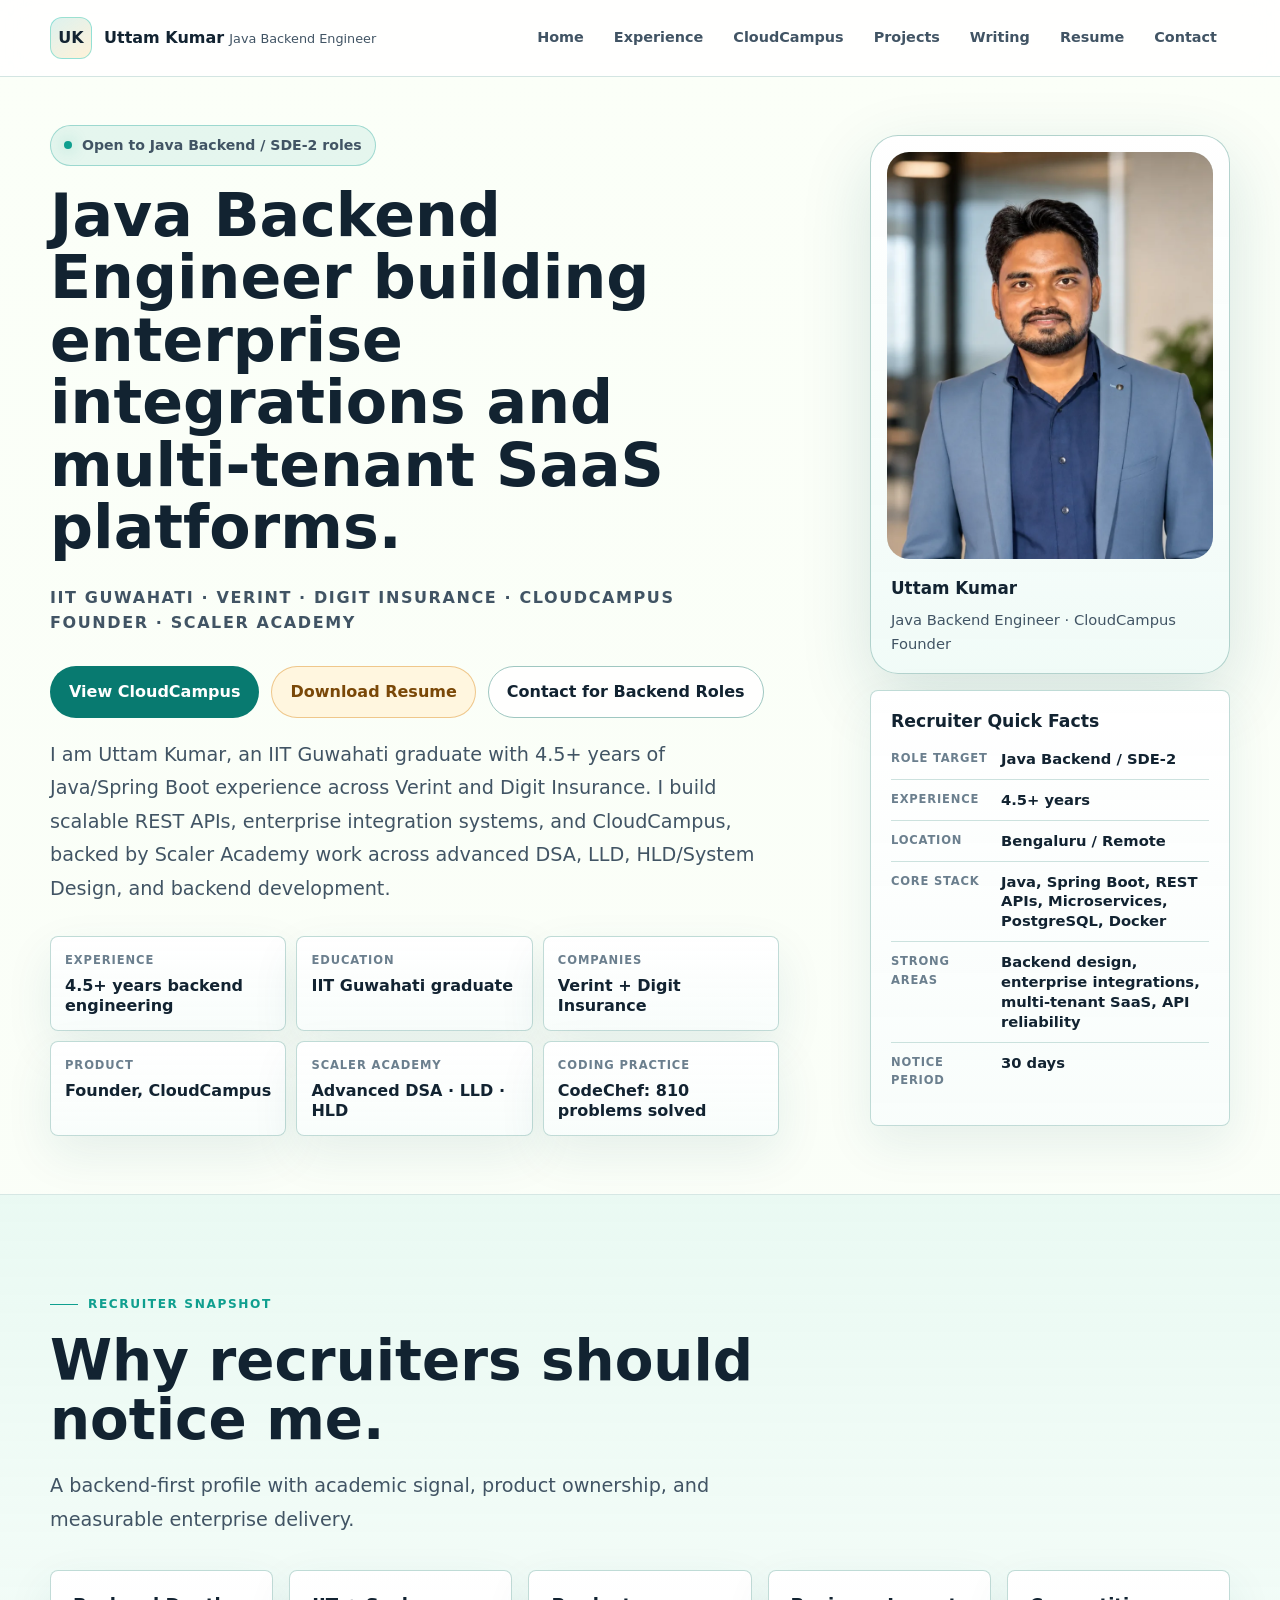
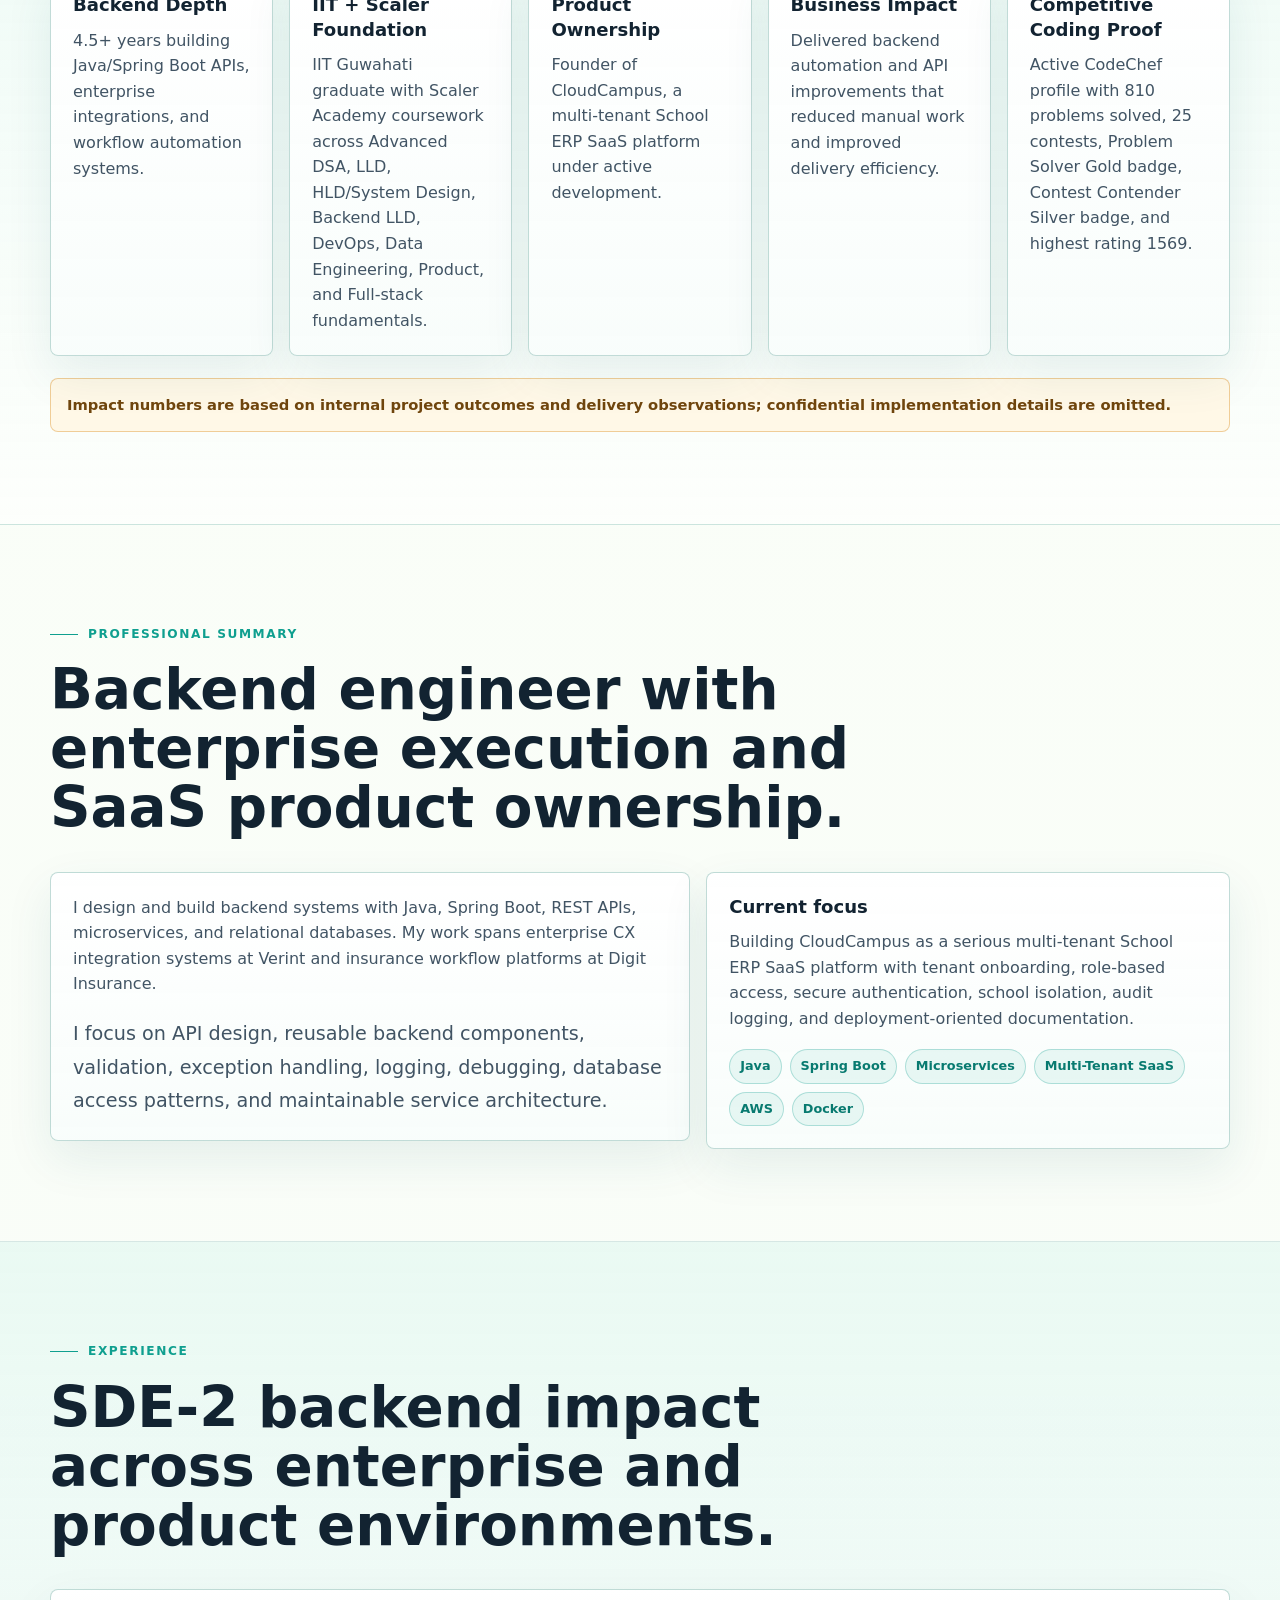
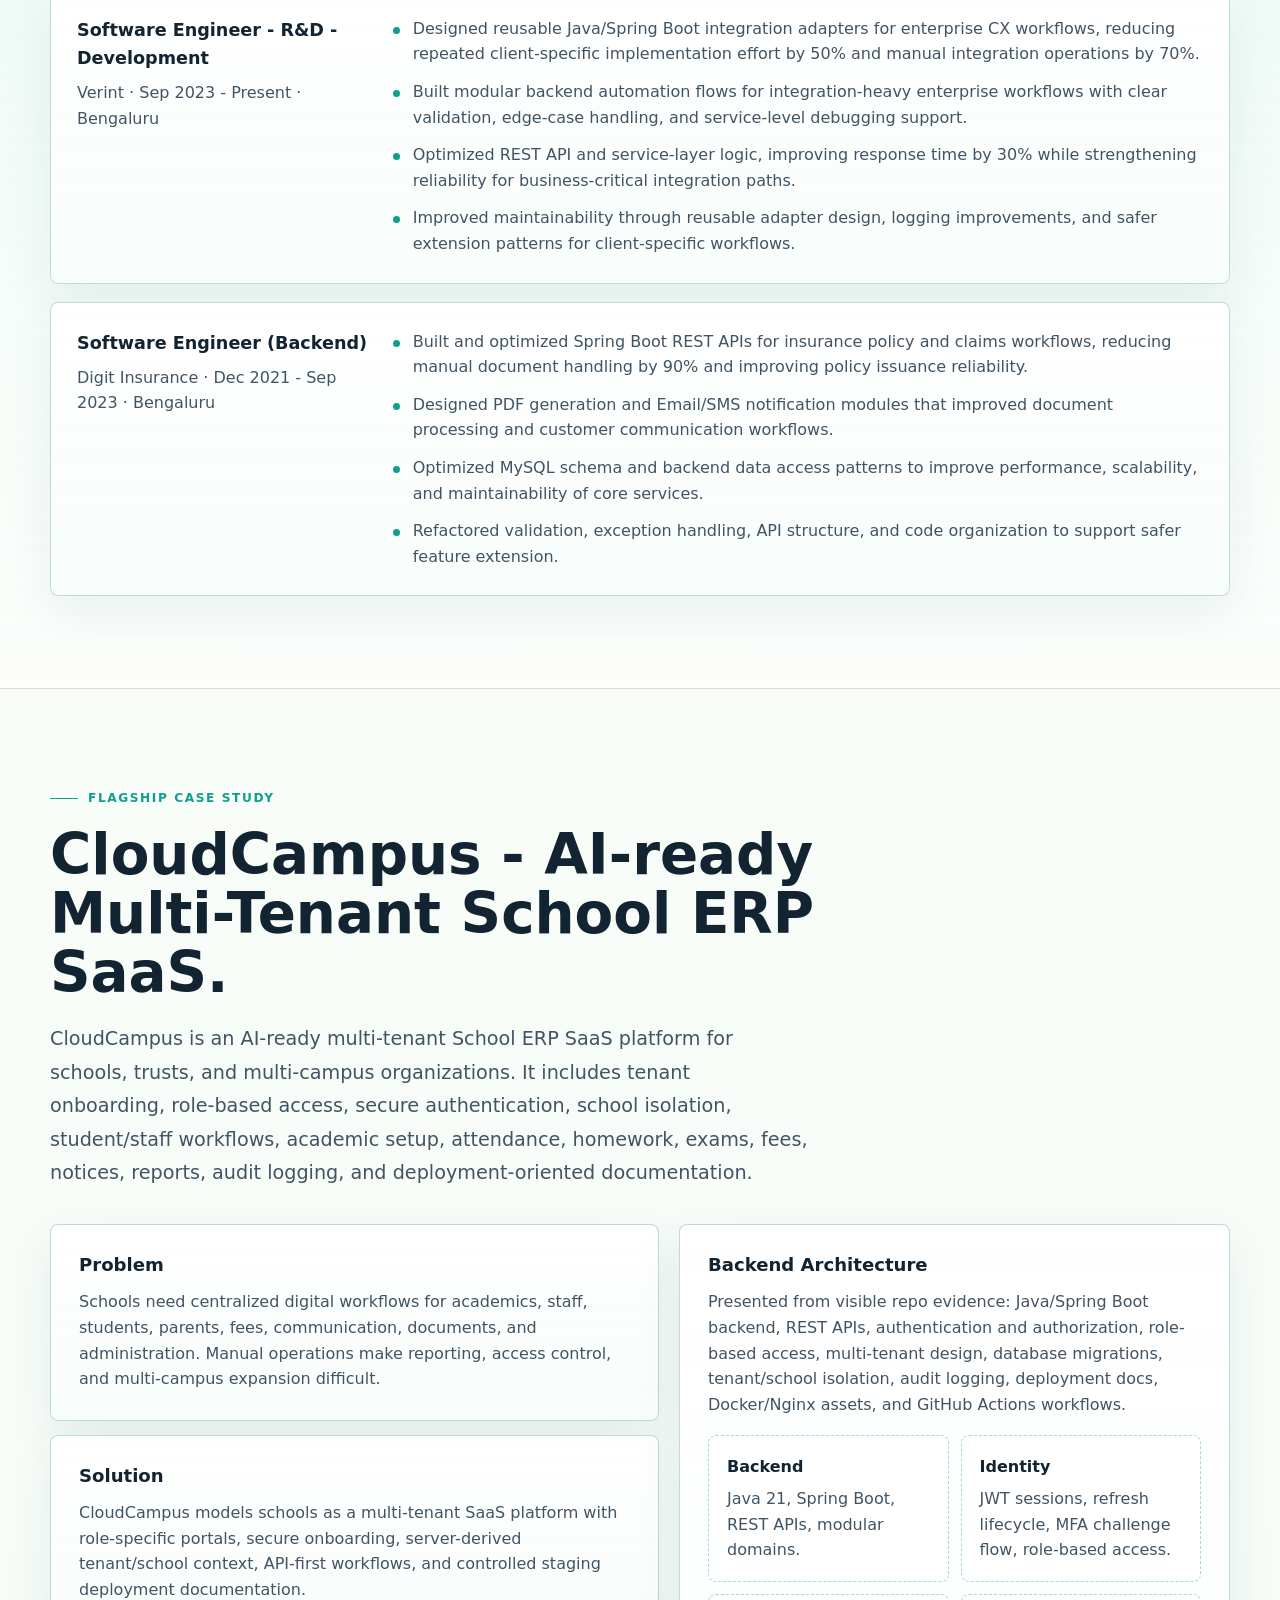
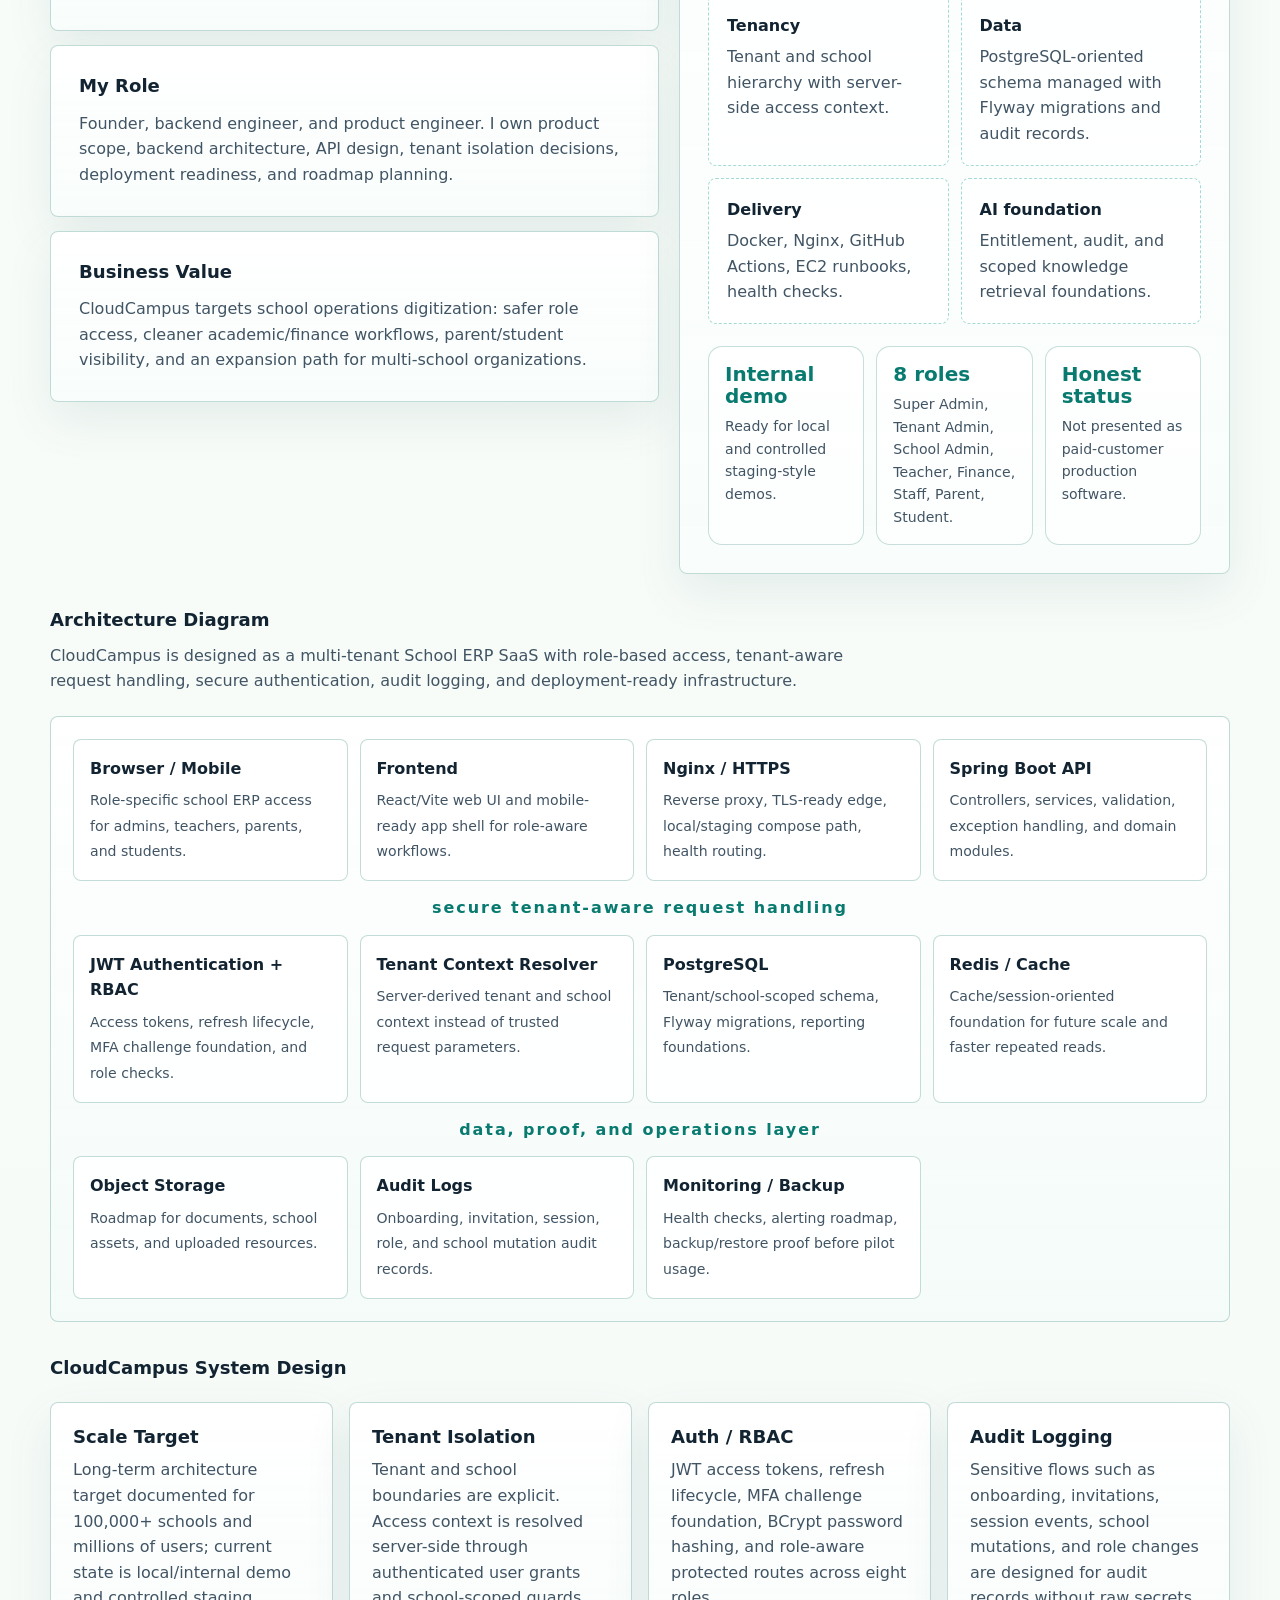
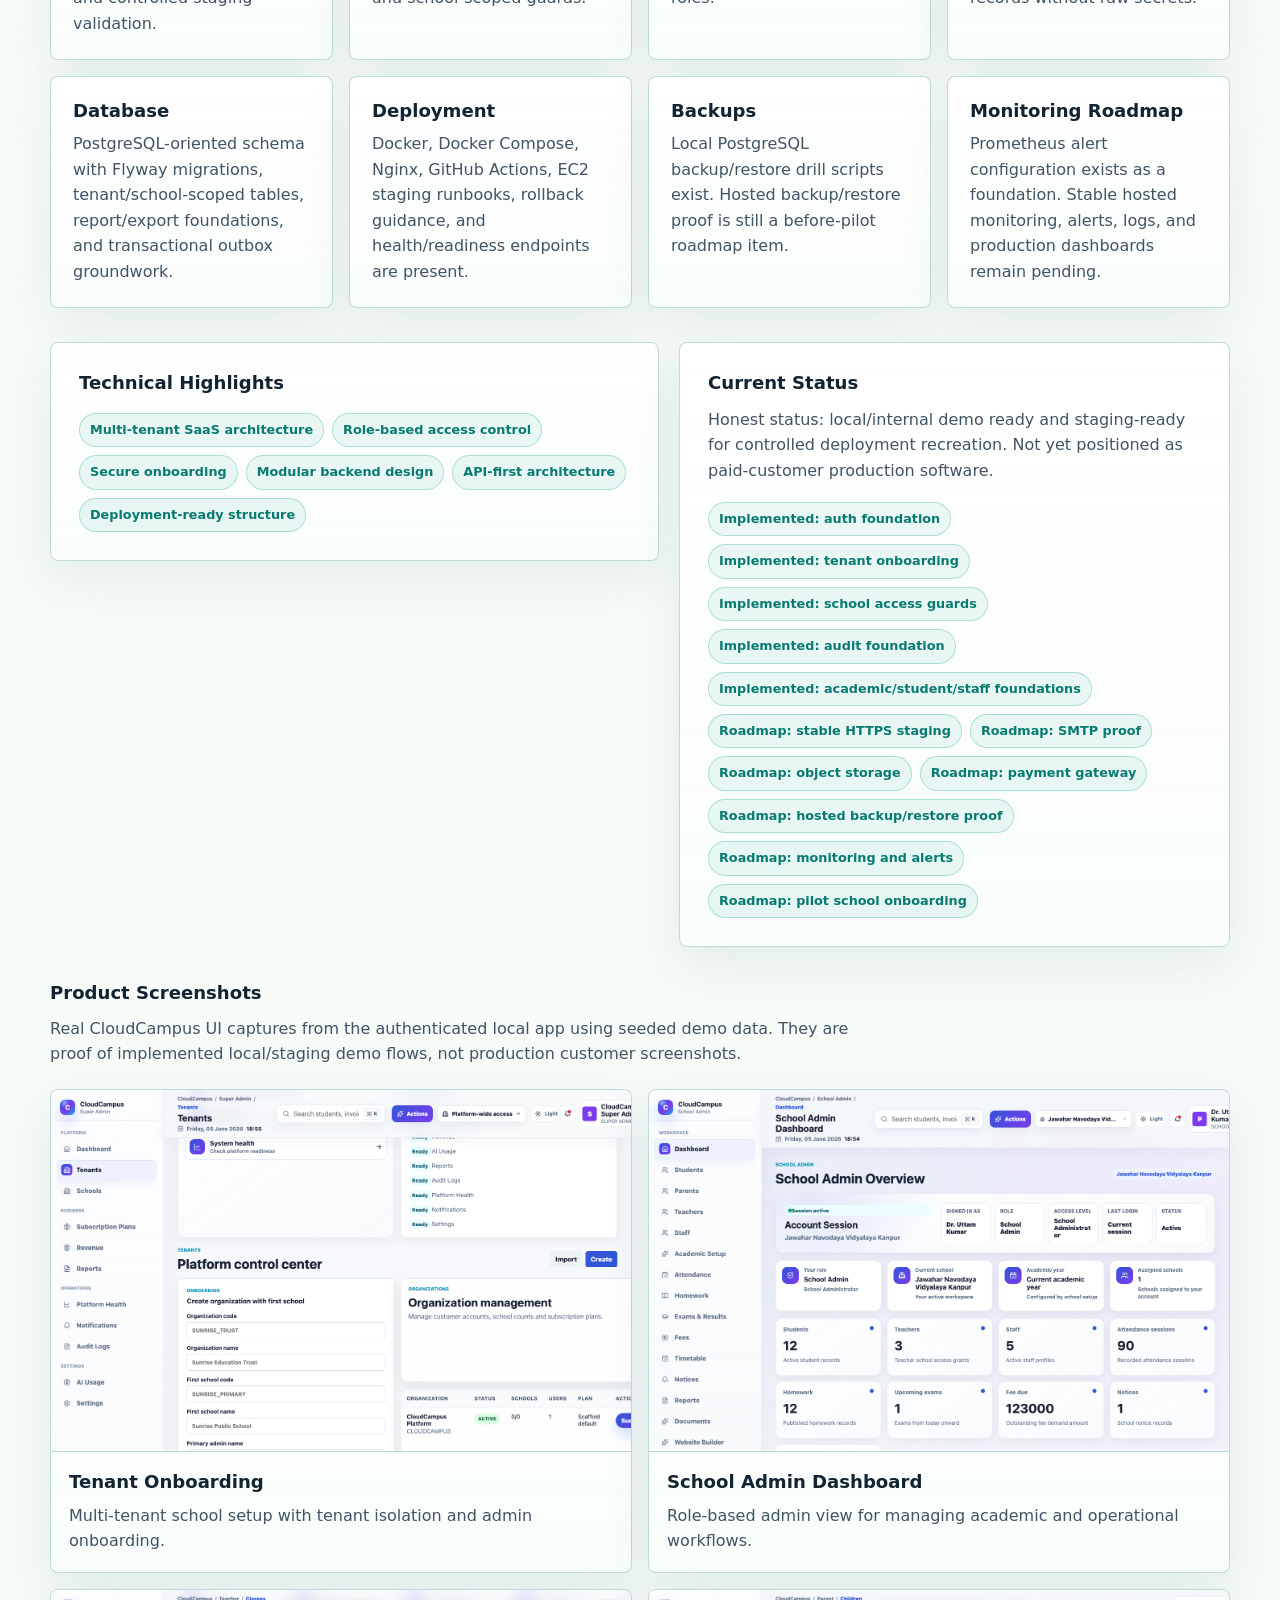
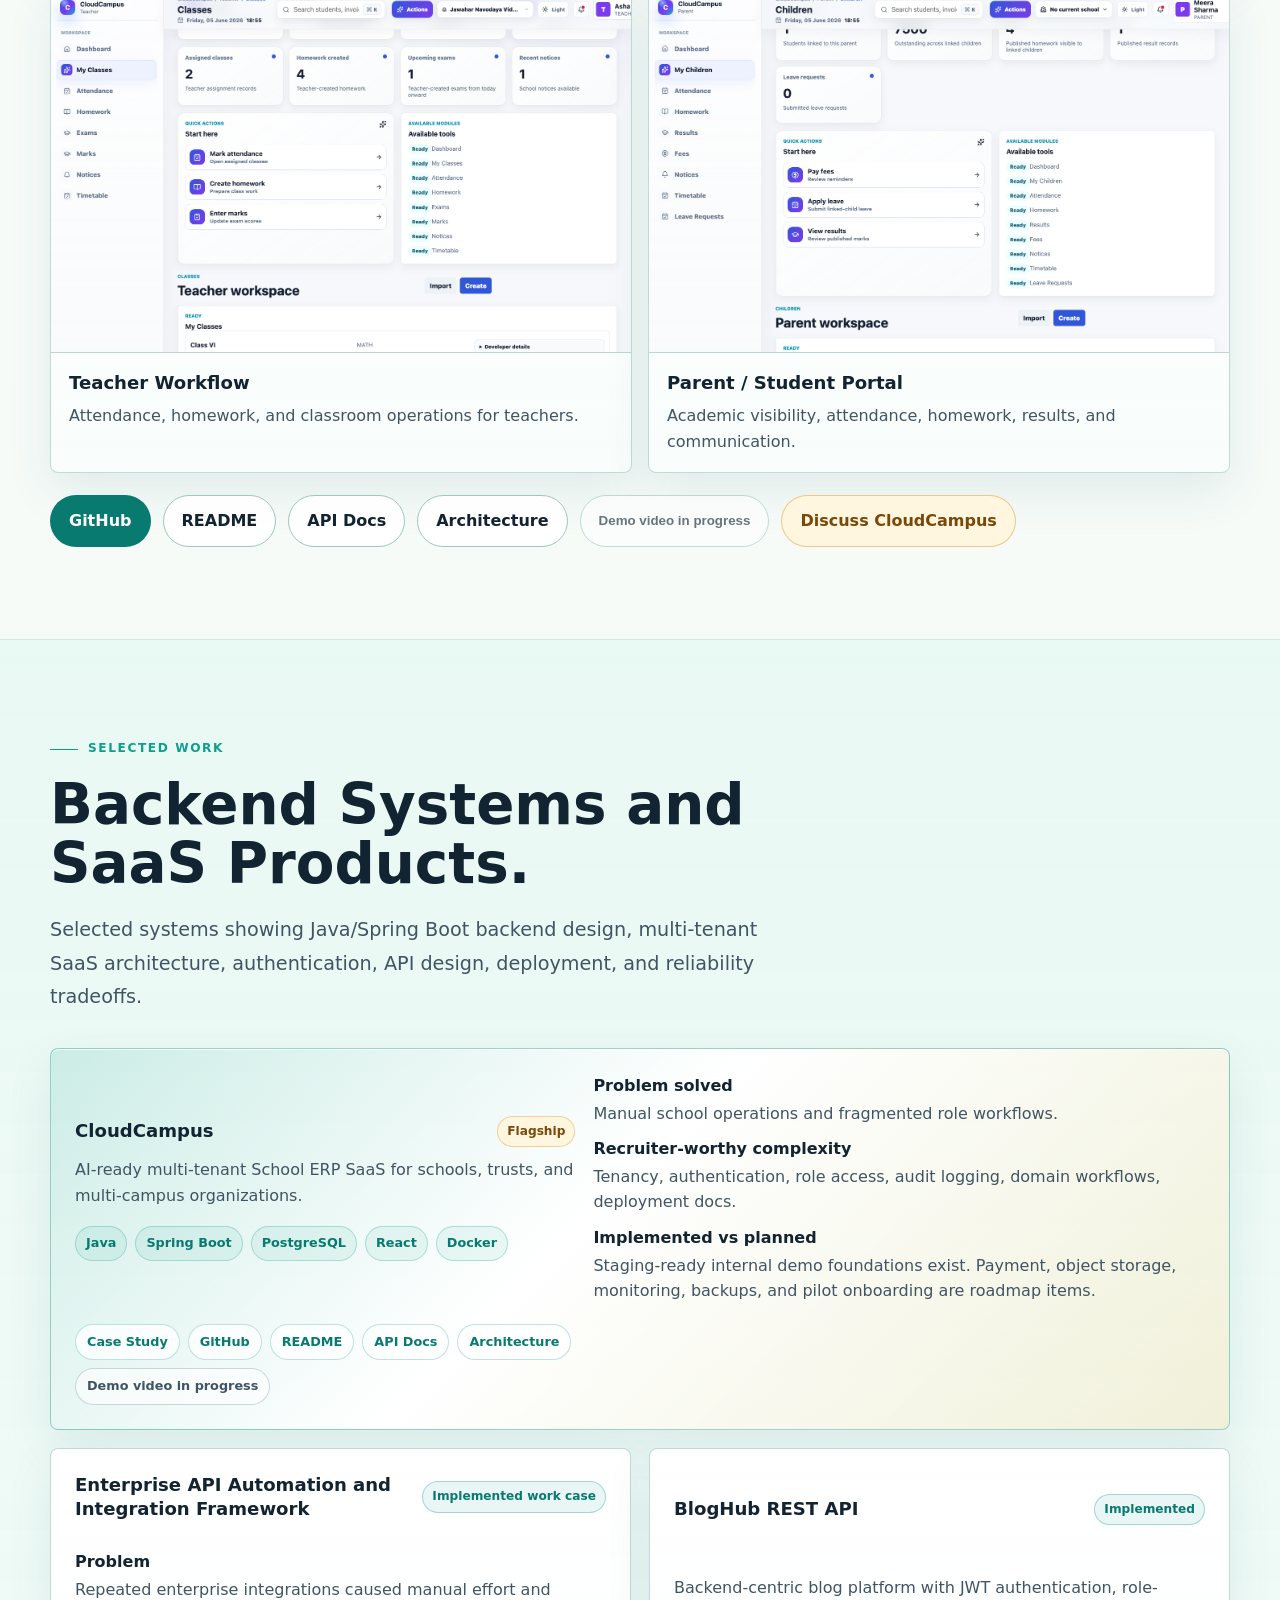
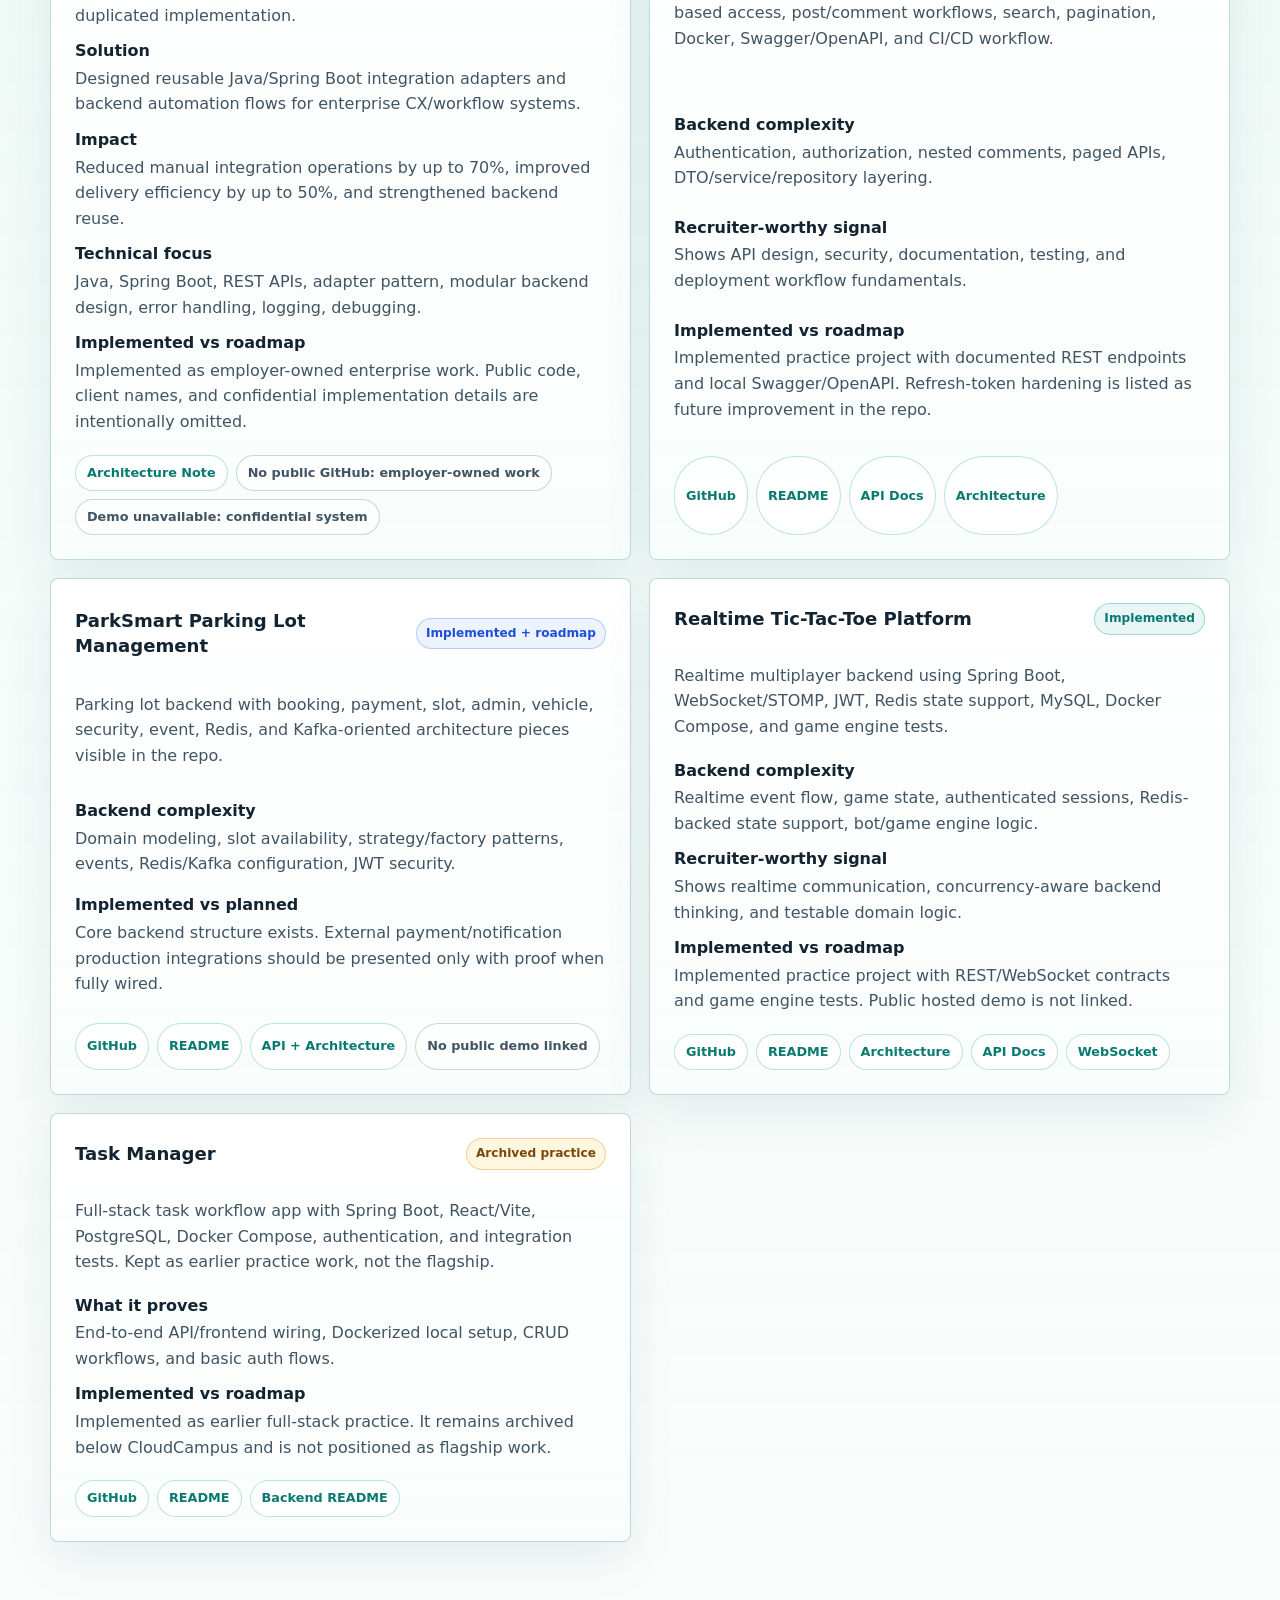
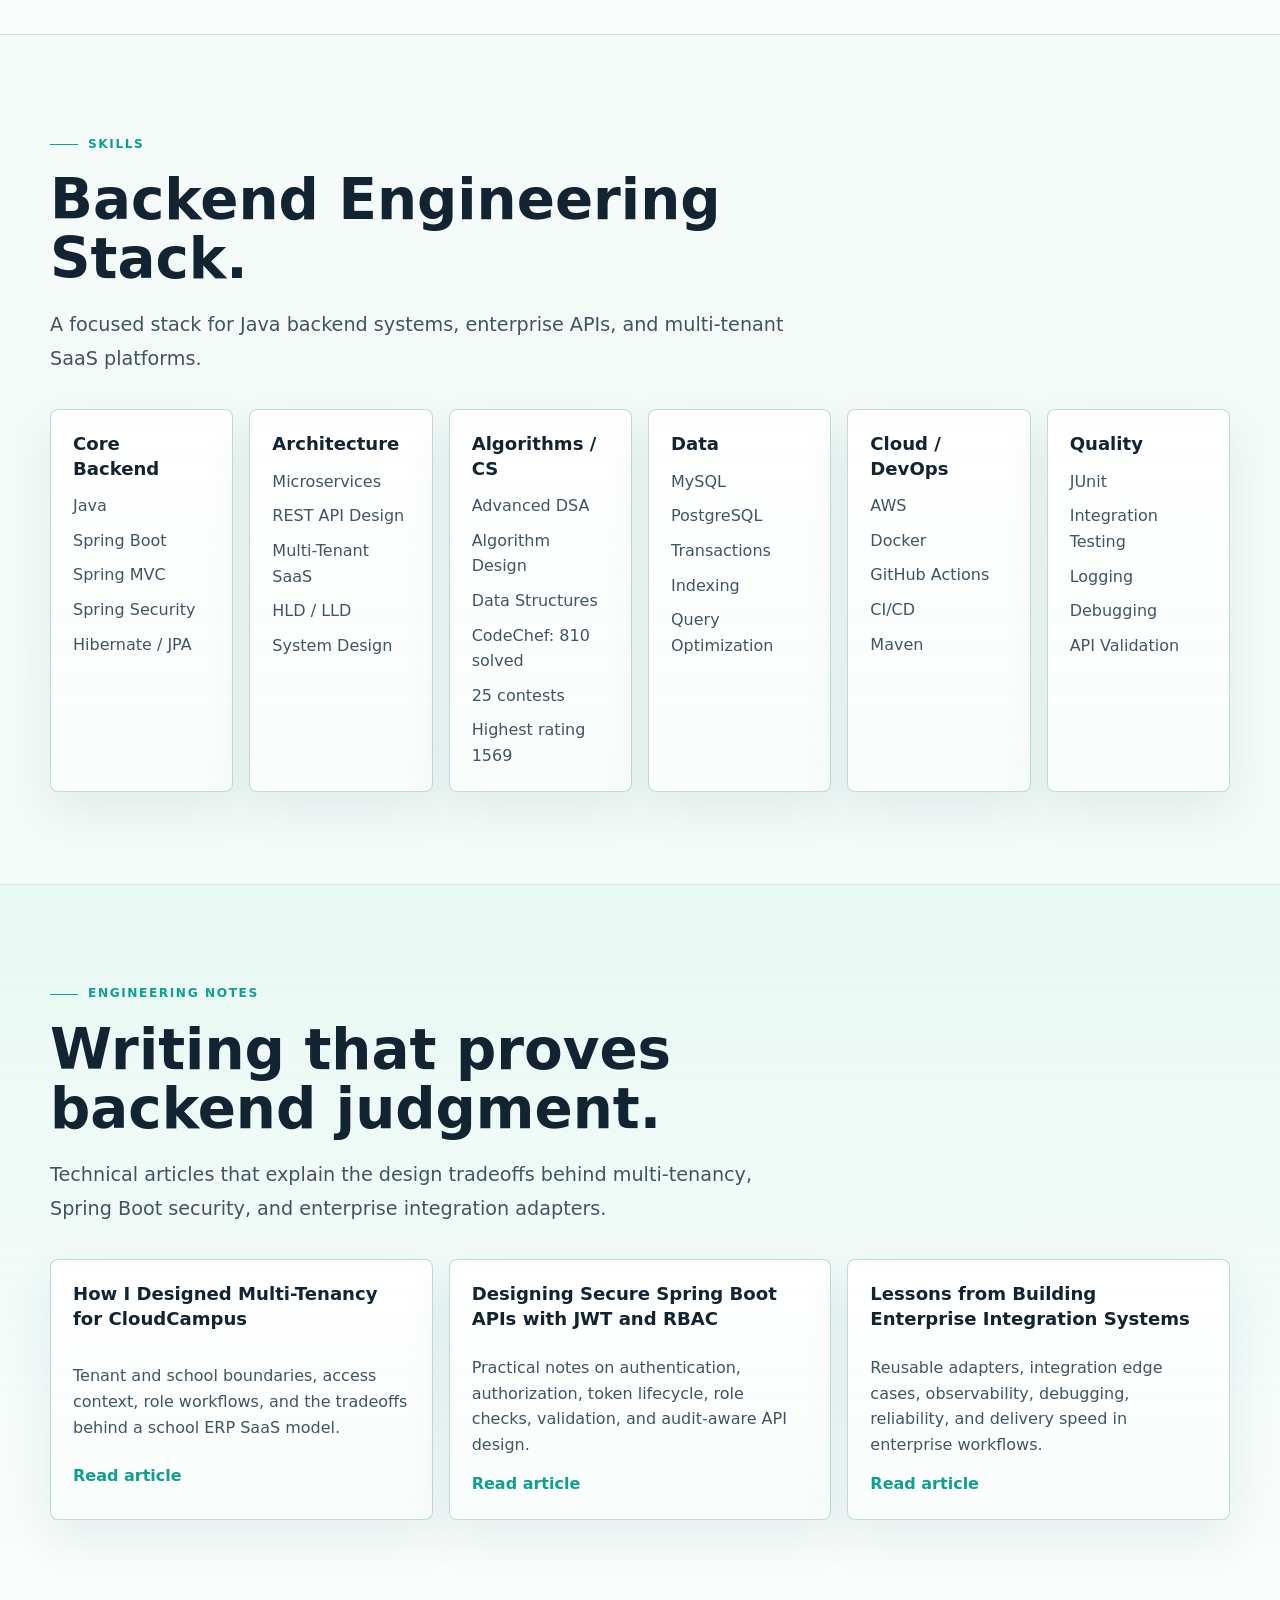
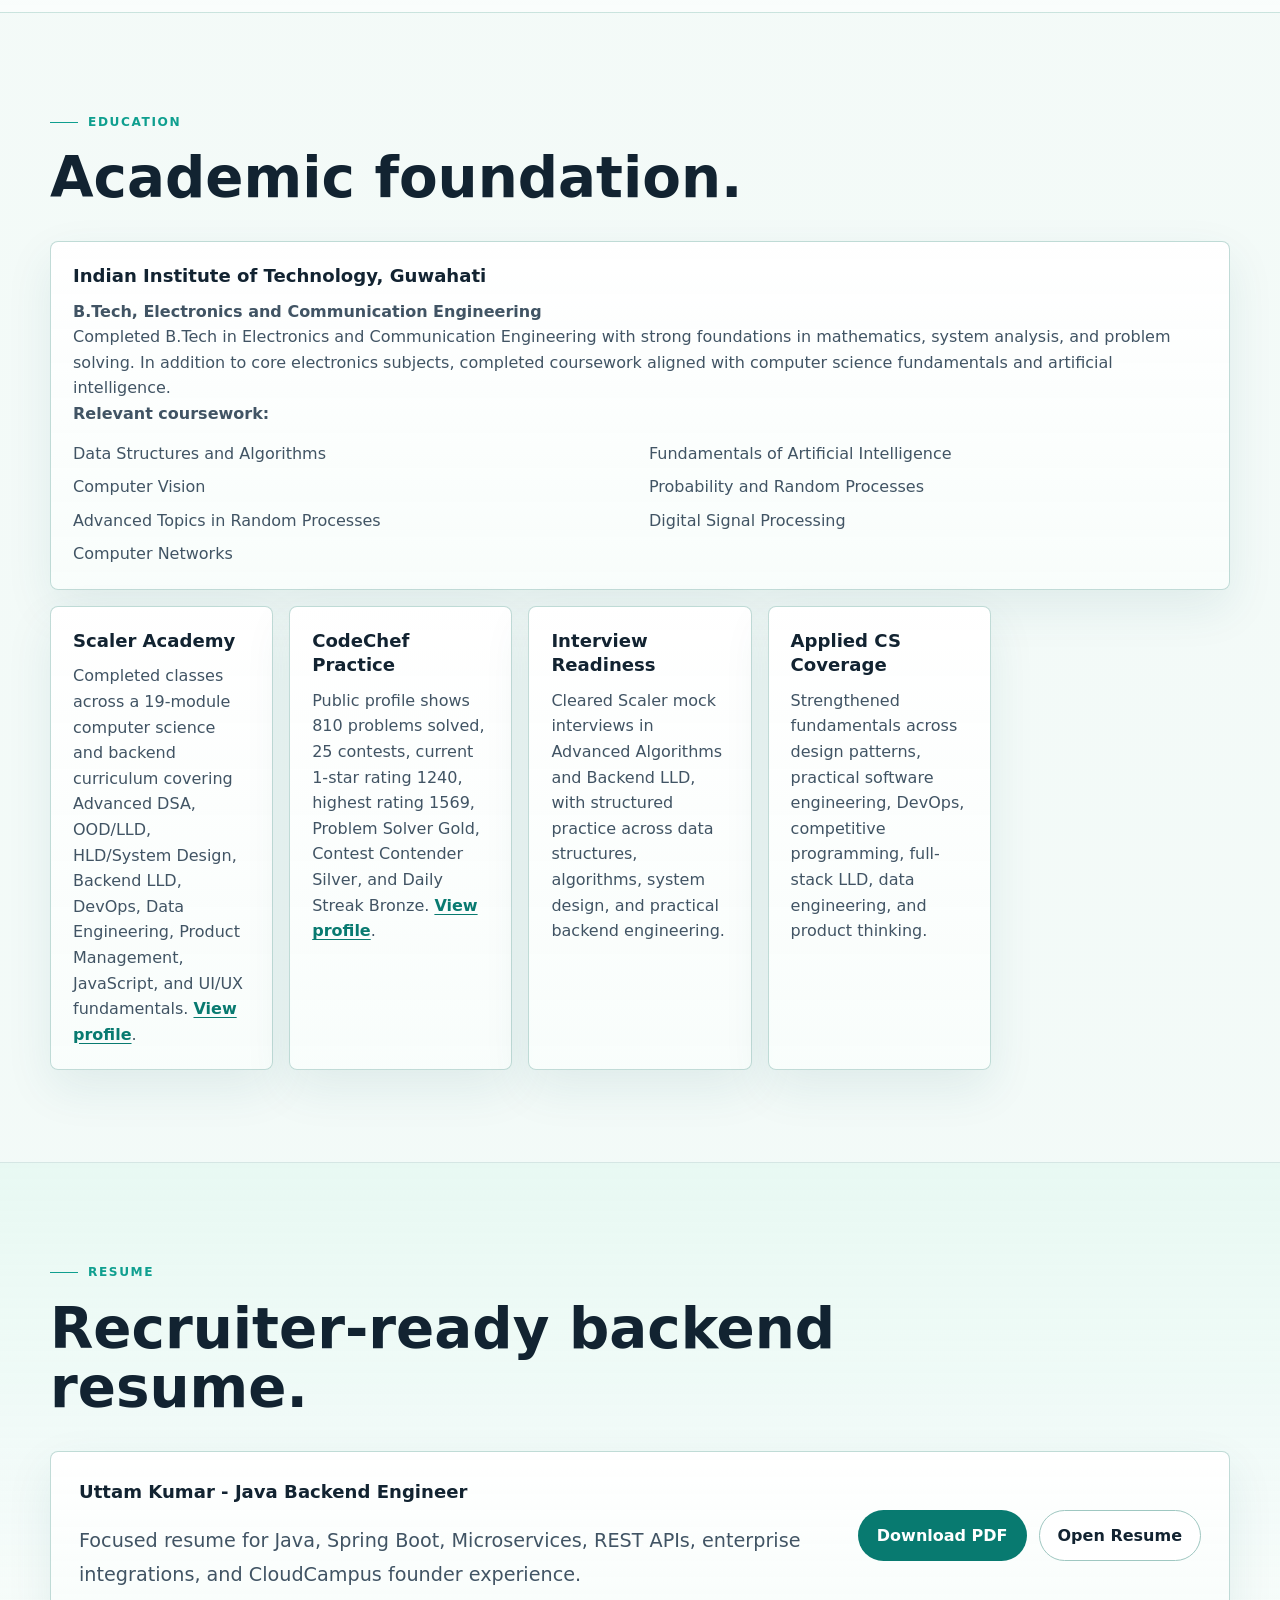
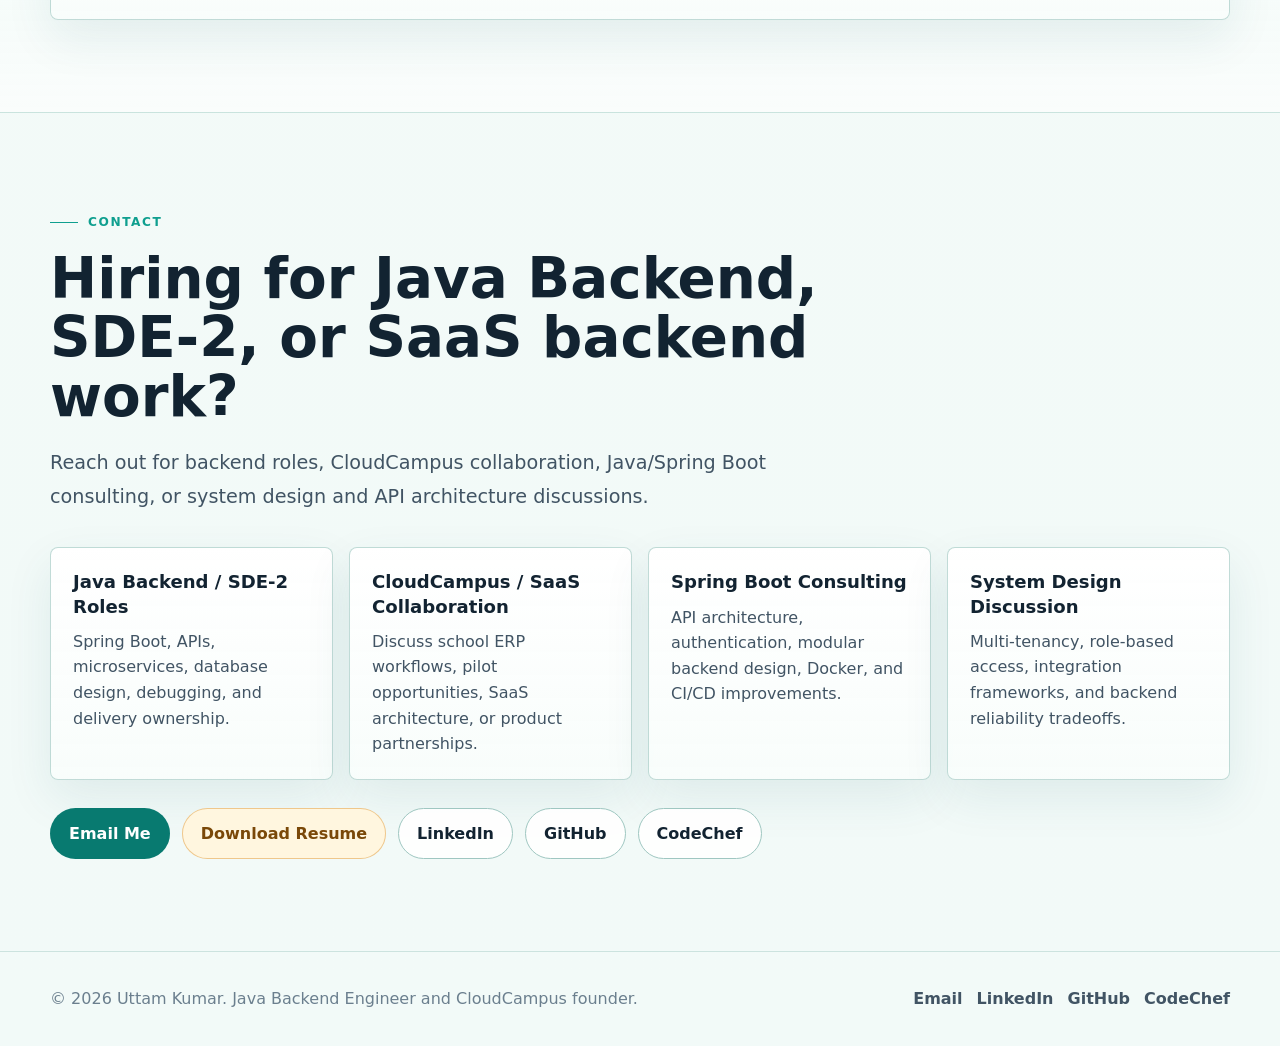
==== index.html @ bcfb3fdd "Initial Uttam portfolio site" ====
<!DOCTYPE html>
<html lang="en">
<head>
  <meta charset="UTF-8">
  <meta name="viewport" content="width=device-width, initial-scale=1.0">
  <meta name="description" content="Uttam Kumar is an IIT Guwahati Java Backend Engineer and CloudCampus founder with 4.5+ years of Spring Boot, enterprise integration, REST API, multi-tenant SaaS, AWS, Docker, DSA, and system design experience.">
  <meta name="author" content="Uttam Kumar">
  <meta name="robots" content="index, follow">
  <link rel="canonical" href="https://uttam.mycloudcampus.in/">
  <meta property="og:site_name" content="Uttam Kumar | Java Backend Engineer">
  <meta property="og:title" content="Uttam Kumar | Java Backend Engineer and CloudCampus Founder">
  <meta property="og:description" content="IIT Guwahati Java Backend Engineer building enterprise integrations and CloudCampus, a multi-tenant School ERP SaaS platform.">
  <meta property="og:type" content="website">
  <meta property="og:url" content="https://uttam.mycloudcampus.in/">
  <meta property="og:image" content="https://uttam.mycloudcampus.in/assets/images/og-image.png">
  <meta property="og:image:width" content="1200">
  <meta property="og:image:height" content="630">
  <meta property="og:image:alt" content="Uttam Kumar - Java Backend Engineer and CloudCampus Founder">
  <meta name="twitter:card" content="summary_large_image">
  <meta name="twitter:title" content="Uttam Kumar | Java Backend Engineer">
  <meta name="twitter:description" content="IIT Guwahati Java Backend Engineer, CloudCampus founder, and enterprise integration builder.">
  <meta name="twitter:image" content="https://uttam.mycloudcampus.in/assets/images/og-image.png">
  <meta name="twitter:image:alt" content="Uttam Kumar - Java Backend Engineer and CloudCampus Founder">
  <meta name="theme-color" content="#0f9f8f">
  <link rel="icon" href="favicon.svg" type="image/svg+xml">
  <title>Uttam Kumar | Java Backend Engineer and CloudCampus Founder</title>
  <script type="application/ld+json">
  {
    "@context": "https://schema.org",
    "@type": "Person",
    "name": "Uttam Kumar",
    "jobTitle": "Java Backend Engineer",
    "url": "https://uttam.mycloudcampus.in/",
    "image": "https://uttam.mycloudcampus.in/assets/images/uttam-kumar-profile.jpg",
    "email": "mailto:uttamkumar3797@gmail.com",
    "alumniOf": {
      "@type": "CollegeOrUniversity",
      "name": "Indian Institute of Technology Guwahati"
    },
    "sameAs": [
      "https://github.com/uttamkumar37",
      "https://linkedin.com/in/uttamkumar37",
      "https://www.scaler.com/academy/profile/8a2951f7f6c5/",
      "https://www.codechef.com/users/uttam_iitg"
    ],
    "knowsAbout": [
      "Java",
      "Spring Boot",
      "Microservices",
      "REST APIs",
      "AWS",
      "Docker",
      "Multi-tenant SaaS",
      "Enterprise Integrations",
      "Advanced DSA",
      "System Design",
      "Low Level Design",
      "Competitive Programming"
    ]
  }
  </script>
  <style>
    :root {
      color-scheme: light;
      --bg: #f7fbf8;
      --surface: #ffffff;
      --surface-2: #eef8f5;
      --surface-3: #e3f1ed;
      --text: #122331;
      --text-soft: #415464;
      --muted: #6b7f8e;
      --line: #d7e6e3;
      --line-strong: #9fc7c1;
      --accent: #0f9f8f;
      --accent-strong: #087a70;
      --gold: #d88716;
      --blue: #2563eb;
      --danger: #fb7185;
      --radius-sm: 8px;
      --radius-md: 8px;
      --radius-lg: 8px;
      --shadow: 0 24px 70px rgba(20, 85, 96, 0.16);
      --max: 1180px;
      --nav-height: 76px;
      font-family: Inter, ui-sans-serif, system-ui, -apple-system, BlinkMacSystemFont, "Segoe UI", sans-serif;
    }

    * {
      box-sizing: border-box;
    }

    html {
      scroll-behavior: smooth;
    }

    body {
      margin: 0;
      background:
        linear-gradient(180deg, #fbfff8 0%, #f7fbf8 42%, #f2faf8 100%),
        var(--bg);
      color: var(--text);
      line-height: 1.6;
      -webkit-font-smoothing: antialiased;
      text-rendering: optimizeLegibility;
    }

    body.nav-open {
      overflow: hidden;
    }

    a {
      color: inherit;
      text-decoration: none;
    }

    img {
      display: block;
      max-width: 100%;
    }

    ul {
      margin: 0;
      padding: 0;
    }

    li {
      list-style: none;
    }

    :focus-visible {
      outline: 3px solid rgba(79, 209, 197, 0.75);
      outline-offset: 4px;
    }

    .container {
      width: min(var(--max), calc(100% - 40px));
      margin: 0 auto;
    }

    .section {
      padding: 92px 0;
      scroll-margin-top: calc(var(--nav-height) + 24px);
    }

    .section.alt {
      background: linear-gradient(180deg, rgba(229, 248, 242, 0.78), rgba(255, 255, 255, 0.58));
      border-block: 1px solid rgba(159, 199, 193, 0.42);
    }

    .eyebrow {
      display: inline-flex;
      align-items: center;
      gap: 10px;
      margin-bottom: 16px;
      color: var(--accent);
      font-size: 0.76rem;
      font-weight: 800;
      letter-spacing: 0.13em;
      text-transform: uppercase;
    }

    .eyebrow::before {
      content: "";
      width: 28px;
      height: 1px;
      background: var(--accent);
    }

    h1,
    h2,
    h3,
    p {
      margin: 0;
    }

    h1 {
      max-width: 860px;
      font-size: clamp(2.2rem, 4.7vw, 4.35rem);
      line-height: 1.04;
      letter-spacing: 0;
      overflow-wrap: anywhere;
    }

    h2 {
      max-width: 820px;
      font-size: clamp(2rem, 4.4vw, 3.8rem);
      line-height: 1.05;
      letter-spacing: 0;
    }

    h3 {
      font-size: 1.13rem;
      line-height: 1.35;
    }

    .lead {
      max-width: 760px;
      margin-top: 20px;
      color: var(--text-soft);
      font-size: clamp(1rem, 1.5vw, 1.2rem);
      line-height: 1.75;
    }

    .muted {
      color: var(--muted);
    }

    .highlight {
      color: var(--accent);
    }

    .site-header {
      position: sticky;
      top: 0;
      z-index: 100;
      min-height: var(--nav-height);
      border-bottom: 1px solid rgba(159, 199, 193, 0.46);
      background: rgba(255, 255, 255, 0.82);
      backdrop-filter: blur(18px);
    }

    .nav {
      min-height: var(--nav-height);
      display: flex;
      align-items: center;
      justify-content: space-between;
      gap: 24px;
    }

    .brand {
      display: flex;
      align-items: center;
      gap: 12px;
      min-width: 220px;
    }

    .brand-mark {
      width: 42px;
      height: 42px;
      display: grid;
      place-items: center;
      border: 1px solid rgba(79, 209, 197, 0.55);
      border-radius: 12px;
      background: linear-gradient(145deg, rgba(15, 159, 143, 0.14), rgba(255, 196, 87, 0.22));
      color: var(--text);
      font-weight: 900;
      letter-spacing: 0;
    }

    .brand-name {
      font-weight: 850;
      line-height: 1.1;
    }

    .brand-role {
      margin-top: 3px;
      color: var(--text-soft);
      font-size: 0.8rem;
    }

    .nav-links {
      display: flex;
      align-items: center;
      gap: 4px;
    }

    .nav-links a {
      border-radius: 999px;
      color: var(--text-soft);
      font-size: 0.9rem;
      font-weight: 700;
      padding: 10px 13px;
    }

    .nav-links a:hover {
      color: var(--text);
      background: rgba(15, 159, 143, 0.09);
    }

    .nav-toggle {
      display: none;
      width: 44px;
      height: 44px;
      border: 1px solid var(--line);
      border-radius: 12px;
      background: var(--surface);
      color: var(--text);
      cursor: pointer;
    }

    .nav-toggle span {
      display: block;
      width: 20px;
      height: 2px;
      margin: 5px auto;
      border-radius: 999px;
      background: var(--text);
      transition: transform 0.2s ease, opacity 0.2s ease;
    }

    .nav-toggle.active span:nth-child(1) {
      transform: translateY(7px) rotate(45deg);
    }

    .nav-toggle.active span:nth-child(2) {
      opacity: 0;
    }

    .nav-toggle.active span:nth-child(3) {
      transform: translateY(-7px) rotate(-45deg);
    }

    .btn-row {
      display: flex;
      flex-wrap: wrap;
      gap: 12px;
    }

    .mt-22 {
      margin-top: 22px;
    }

    .mt-28 {
      margin-top: 28px;
    }

    .btn {
      display: inline-flex;
      align-items: center;
      justify-content: center;
      min-height: 46px;
      border: 1px solid var(--line-strong);
      border-radius: 999px;
      background: rgba(255, 255, 255, 0.92);
      color: var(--text);
      font-weight: 800;
      padding: 12px 18px;
      transition: transform 0.2s ease, border-color 0.2s ease, background 0.2s ease;
    }

    .btn:hover {
      transform: translateY(-2px);
      border-color: var(--accent);
      background: rgba(15, 159, 143, 0.09);
    }

    .btn.primary {
      border-color: transparent;
      background: var(--accent-strong);
      color: #ffffff;
    }

    .btn.primary:hover {
      background: #055f59;
    }

    .btn.secondary {
      border-color: rgba(216, 135, 22, 0.42);
      background: #fff6df;
      color: #7a4808;
    }

    .btn:disabled,
    .btn.disabled {
      cursor: not-allowed;
      opacity: 0.62;
      transform: none;
    }

    .hero {
      min-height: auto;
      display: grid;
      align-items: center;
      padding: 48px 0 58px;
    }

    .hero-grid {
      display: grid;
      grid-template-columns: minmax(0, 1.3fr) minmax(280px, 0.7fr);
      align-items: center;
      gap: 58px;
    }

    .availability {
      display: inline-flex;
      align-items: center;
      gap: 10px;
      margin-bottom: 18px;
      border: 1px solid rgba(15, 159, 143, 0.34);
      border-radius: 999px;
      background: rgba(15, 159, 143, 0.09);
      color: var(--text-soft);
      font-size: 0.88rem;
      font-weight: 750;
      padding: 8px 13px;
    }

    .availability::before {
      content: "";
      width: 8px;
      height: 8px;
      border-radius: 50%;
      background: var(--accent);
      box-shadow: 0 0 16px rgba(15, 159, 143, 0.45);
    }

    .hero-name {
      margin-top: 26px;
      color: var(--text-soft);
      font-size: 1rem;
      font-weight: 800;
      letter-spacing: 0.1em;
      text-transform: uppercase;
    }

    .hero-actions {
      margin-top: 30px;
    }

    .proof-grid {
      display: grid;
      grid-template-columns: repeat(3, minmax(0, 1fr));
      gap: 10px;
      margin-top: 30px;
    }

    .proof-item,
    .card,
    .case-panel,
    .project-card,
    .note-card,
    .resume-panel,
    .contact-card,
    .quick-facts-card,
    .screenshot-card,
    .system-card {
      border: 1px solid rgba(159, 199, 193, 0.64);
      border-radius: var(--radius-md);
      background: linear-gradient(180deg, rgba(255, 255, 255, 0.98), rgba(248, 253, 251, 0.94));
      box-shadow: 0 1px 0 rgba(255, 255, 255, 0.9) inset, 0 18px 48px rgba(20, 85, 96, 0.09);
    }

    .proof-item {
      padding: 14px;
      min-height: 88px;
    }

    .proof-kicker {
      color: var(--muted);
      font-size: 0.72rem;
      font-weight: 800;
      letter-spacing: 0.08em;
      text-transform: uppercase;
    }

    .proof-value {
      margin-top: 7px;
      color: var(--text);
      font-weight: 850;
      line-height: 1.25;
    }

    .hero-side {
      display: grid;
      gap: 16px;
      justify-items: end;
    }

    .portrait-card {
      justify-self: end;
      width: min(360px, 100%);
      border: 1px solid rgba(159, 199, 193, 0.78);
      border-radius: 28px;
      background: linear-gradient(180deg, rgba(255, 255, 255, 0.98), rgba(240, 251, 247, 0.95));
      padding: 16px;
      box-shadow: var(--shadow);
    }

    .portrait-frame {
      aspect-ratio: 4 / 5;
      overflow: hidden;
      border-radius: 22px;
      background: var(--surface-3);
    }

    .portrait-frame img {
      width: 100%;
      height: 100%;
      object-fit: cover;
      object-position: center 18%;
    }

    .portrait-caption {
      display: grid;
      gap: 6px;
      padding: 16px 4px 2px;
    }

    .portrait-caption strong {
      font-size: 1.05rem;
    }

    .portrait-caption span {
      color: var(--text-soft);
      font-size: 0.92rem;
    }

    .quick-facts-card {
      width: min(360px, 100%);
      padding: 20px;
    }

    .quick-facts-card h2 {
      font-size: 1.08rem;
      line-height: 1.25;
      margin-bottom: 14px;
    }

    .facts-list {
      display: grid;
      gap: 10px;
    }

    .fact-row {
      display: grid;
      grid-template-columns: minmax(98px, 0.42fr) minmax(0, 1fr);
      gap: 12px;
      align-items: start;
      border-top: 1px solid rgba(159, 199, 193, 0.52);
      padding-top: 10px;
    }

    .fact-row:first-child {
      border-top: 0;
      padding-top: 0;
    }

    .fact-row dt {
      color: var(--muted);
      font-size: 0.72rem;
      font-weight: 850;
      letter-spacing: 0.07em;
      text-transform: uppercase;
    }

    .fact-row dd {
      margin: 0;
      color: var(--text);
      font-size: 0.92rem;
      font-weight: 750;
      line-height: 1.35;
    }

    .snapshot-grid,
    .summary-grid,
    .experience-grid,
    .skills-grid,
    .notes-grid,
    .contact-grid,
    .screenshot-grid,
    .system-design-grid {
      display: grid;
      gap: 16px;
    }

    .snapshot-grid {
      grid-template-columns: repeat(auto-fit, minmax(210px, 1fr));
      margin-top: 34px;
    }

    .summary-grid {
      grid-template-columns: 1.1fr 0.9fr;
      align-items: start;
      margin-top: 34px;
    }

    .experience-grid {
      margin-top: 36px;
    }

    .skills-grid {
      grid-template-columns: repeat(auto-fit, minmax(170px, 1fr));
      margin-top: 34px;
    }

    .notes-grid {
      grid-template-columns: repeat(3, minmax(0, 1fr));
      margin-top: 34px;
    }

    .contact-grid {
      grid-template-columns: repeat(4, minmax(0, 1fr));
      margin-top: 34px;
    }

    .screenshot-grid {
      grid-template-columns: repeat(2, minmax(0, 1fr));
      margin-top: 22px;
    }

    .system-design-grid {
      grid-template-columns: repeat(4, minmax(0, 1fr));
      margin-top: 22px;
    }

    .card,
    .note-card,
    .contact-card,
    .screenshot-card,
    .system-card {
      padding: 22px;
    }

    .card h3,
    .note-card h3,
    .contact-card h3,
    .screenshot-card h3,
    .system-card h3 {
      color: var(--text);
      margin-bottom: 10px;
    }

    .card p,
    .note-card p,
    .contact-card p,
    .screenshot-card p,
    .system-card p {
      color: var(--text-soft);
    }

    .inline-link {
      color: var(--accent-strong);
      font-weight: 850;
      text-decoration: underline;
      text-underline-offset: 3px;
    }

    .tag-list {
      display: flex;
      flex-wrap: wrap;
      gap: 8px;
      margin-top: 18px;
    }

    .tag {
      border: 1px solid rgba(15, 159, 143, 0.28);
      border-radius: 999px;
      background: rgba(15, 159, 143, 0.08);
      color: var(--accent-strong);
      font-size: 0.8rem;
      font-weight: 800;
      padding: 6px 10px;
    }

    .trust-note,
    .proof-note {
      margin-top: 22px;
      border: 1px solid rgba(216, 135, 22, 0.38);
      border-radius: var(--radius-md);
      background: #fff8e7;
      color: #6f450d;
      font-size: 0.92rem;
      font-weight: 750;
      padding: 14px 16px;
    }

    .timeline {
      display: grid;
      gap: 18px;
      margin-top: 34px;
    }

    .timeline-item {
      display: grid;
      grid-template-columns: minmax(190px, 0.36fr) minmax(0, 1fr);
      gap: 24px;
      border: 1px solid rgba(159, 199, 193, 0.64);
      border-radius: var(--radius-lg);
      background: linear-gradient(180deg, rgba(255, 255, 255, 0.98), rgba(248, 253, 251, 0.94));
      box-shadow: 0 18px 48px rgba(20, 85, 96, 0.08);
      padding: 26px;
    }

    .timeline-meta {
      color: var(--text-soft);
    }

    .timeline-meta strong {
      display: block;
      color: var(--text);
      font-size: 1.1rem;
      margin-bottom: 8px;
    }

    .timeline-list {
      display: grid;
      gap: 12px;
      color: var(--text-soft);
    }

    .timeline-list li {
      position: relative;
      padding-left: 20px;
    }

    .timeline-list li::before {
      content: "";
      position: absolute;
      left: 0;
      top: 0.68em;
      width: 7px;
      height: 7px;
      border-radius: 50%;
      background: var(--accent);
    }

    .case-study {
      margin-top: 34px;
      display: grid;
      grid-template-columns: minmax(0, 1.05fr) minmax(320px, 0.95fr);
      gap: 20px;
      align-items: start;
    }

    .case-panel {
      padding: 28px;
      border-radius: var(--radius-lg);
    }

    .case-block {
      margin-top: 34px;
    }

    .case-block > p {
      max-width: 820px;
      color: var(--text-soft);
    }

    .case-block h3 {
      margin-bottom: 10px;
    }

    .case-panel h3 {
      margin-bottom: 12px;
    }

    .case-panel p {
      color: var(--text-soft);
    }

    .case-stack {
      display: grid;
      gap: 14px;
    }

    .metric-row {
      display: grid;
      grid-template-columns: repeat(3, minmax(0, 1fr));
      gap: 12px;
      margin-top: 22px;
    }

    .metric {
      border: 1px solid rgba(159, 199, 193, 0.58);
      border-radius: 14px;
      padding: 16px;
      background: rgba(255, 255, 255, 0.7);
    }

    .metric strong {
      display: block;
      color: var(--accent-strong);
      font-size: 1.25rem;
      line-height: 1.1;
    }

    .metric span {
      display: block;
      margin-top: 8px;
      color: var(--text-soft);
      font-size: 0.88rem;
    }

    .architecture-grid {
      display: grid;
      grid-template-columns: repeat(2, minmax(0, 1fr));
      gap: 12px;
      margin-top: 18px;
    }

    .arch-node {
      border: 1px dashed rgba(15, 159, 143, 0.38);
      border-radius: var(--radius-md);
      background: rgba(255, 255, 255, 0.68);
      padding: 18px;
      color: var(--text-soft);
    }

    .arch-node strong {
      display: block;
      color: var(--text);
      margin-bottom: 6px;
    }

    .architecture-diagram {
      display: grid;
      gap: 14px;
      margin-top: 22px;
      border: 1px solid rgba(159, 199, 193, 0.66);
      border-radius: var(--radius-lg);
      background: linear-gradient(180deg, rgba(255, 255, 255, 0.96), rgba(243, 251, 248, 0.92));
      padding: 22px;
    }

    .diagram-row {
      display: grid;
      grid-template-columns: repeat(4, minmax(0, 1fr));
      gap: 12px;
    }

    .diagram-node {
      border: 1px solid rgba(159, 199, 193, 0.62);
      border-radius: var(--radius-md);
      background: rgba(255, 255, 255, 0.86);
      padding: 16px;
    }

    .diagram-node strong {
      display: block;
      margin-bottom: 6px;
      color: var(--text);
    }

    .diagram-node span {
      color: var(--text-soft);
      font-size: 0.88rem;
    }

    .diagram-arrow {
      display: grid;
      place-items: center;
      color: var(--accent-strong);
      font-weight: 900;
      letter-spacing: 0.12em;
    }

    .screenshot-card {
      overflow: hidden;
      padding: 0;
    }

    .screenshot-media {
      aspect-ratio: 16 / 10;
      overflow: hidden;
      border-bottom: 1px solid rgba(159, 199, 193, 0.58);
      background: var(--surface-3);
    }

    .screenshot-media img {
      width: 100%;
      height: 100%;
      object-fit: cover;
      object-position: top left;
    }

    .screenshot-copy {
      padding: 18px;
    }

    .screenshot-copy h3,
    .system-card h3 {
      margin-bottom: 8px;
    }

    .project-links {
      display: flex;
      flex-wrap: wrap;
      gap: 8px;
      margin-top: 2px;
    }

    .proof-link {
      display: inline-flex;
      align-items: center;
      min-height: 34px;
      border: 1px solid rgba(15, 159, 143, 0.28);
      border-radius: 999px;
      background: rgba(255, 255, 255, 0.8);
      color: var(--accent-strong);
      font-size: 0.8rem;
      font-weight: 850;
      padding: 7px 11px;
    }

    .proof-link.muted-link {
      border-color: rgba(107, 127, 142, 0.32);
      color: var(--text-soft);
      background: rgba(255, 255, 255, 0.58);
    }

    .project-grid {
      display: grid;
      grid-template-columns: repeat(2, minmax(0, 1fr));
      gap: 18px;
      margin-top: 34px;
    }

    .project-card {
      display: grid;
      gap: 18px;
      padding: 24px;
    }

    .project-card.featured {
      grid-column: 1 / -1;
      grid-template-columns: minmax(0, 0.9fr) minmax(0, 1.1fr);
      align-items: center;
      border-color: rgba(15, 159, 143, 0.42);
      background: linear-gradient(135deg, rgba(15, 159, 143, 0.14), rgba(255, 255, 255, 0.96) 45%, rgba(255, 196, 87, 0.18));
    }

    .project-topline {
      display: flex;
      align-items: center;
      justify-content: space-between;
      gap: 12px;
      margin-bottom: 10px;
    }

    .status {
      display: inline-flex;
      border: 1px solid rgba(216, 135, 22, 0.35);
      border-radius: 999px;
      background: #fff6df;
      color: #7a4808;
      font-size: 0.76rem;
      font-weight: 850;
      padding: 5px 9px;
      white-space: nowrap;
    }

    .status.implemented {
      border-color: rgba(15, 159, 143, 0.34);
      background: rgba(15, 159, 143, 0.09);
      color: var(--accent-strong);
    }

    .status.roadmap {
      border-color: rgba(37, 99, 235, 0.28);
      background: rgba(37, 99, 235, 0.08);
      color: #1d4ed8;
    }

    .project-card p,
    .project-card li {
      color: var(--text-soft);
    }

    .project-card dl {
      display: grid;
      gap: 10px;
      margin: 0;
    }

    .project-card dt {
      color: var(--text);
      font-weight: 850;
    }

    .project-card dd {
      margin: 2px 0 0;
      color: var(--text-soft);
    }

    .skill-card h3 {
      margin-bottom: 12px;
    }

    .skill-card ul {
      display: grid;
      gap: 9px;
      color: var(--text-soft);
    }

    .education-feature {
      grid-column: 1 / -1;
    }

    .coursework-list {
      display: grid;
      grid-template-columns: repeat(2, minmax(0, 1fr));
      gap: 8px 18px;
      margin-top: 14px;
      color: var(--text-soft);
    }

    .coursework-list li::marker {
      color: var(--accent-strong);
    }

    .note-card {
      display: grid;
      gap: 14px;
    }

    .note-card a {
      color: var(--accent);
      font-weight: 850;
    }

    .resume-panel {
      display: grid;
      grid-template-columns: minmax(0, 1fr) auto;
      gap: 28px;
      align-items: center;
      margin-top: 34px;
      padding: 28px;
      border-radius: var(--radius-lg);
    }

    .footer {
      border-top: 1px solid rgba(159, 199, 193, 0.46);
      padding: 34px 0;
      color: var(--muted);
    }

    .footer-inner {
      display: flex;
      align-items: center;
      justify-content: space-between;
      gap: 20px;
      flex-wrap: wrap;
    }

    .footer-links {
      display: flex;
      gap: 14px;
      flex-wrap: wrap;
    }

    .footer a {
      color: var(--text-soft);
      font-weight: 750;
    }

    @media (max-width: 1050px) {
      .proof-grid,
      .skills-grid,
      .contact-grid {
        grid-template-columns: repeat(2, minmax(0, 1fr));
      }

      .snapshot-grid,
      .notes-grid {
        grid-template-columns: repeat(2, minmax(0, 1fr));
      }

      .case-study,
      .summary-grid,
      .project-card.featured,
      .system-design-grid {
        grid-template-columns: 1fr;
      }
    }

    @media (max-width: 840px) {
      :root {
        --nav-height: 68px;
      }

      .container {
        width: min(100% - 28px, var(--max));
      }

      .section {
        padding: 68px 0;
      }

      .nav-toggle {
        display: block;
      }

      .nav-links {
        position: fixed;
        inset: var(--nav-height) 14px auto;
        display: none;
        flex-direction: column;
        align-items: stretch;
        border: 1px solid var(--line);
        border-radius: 18px;
        background: rgba(255, 255, 255, 0.98);
        padding: 12px;
        box-shadow: var(--shadow);
      }

      .nav-links.open {
        display: flex;
      }

      .nav-links a {
        padding: 13px 14px;
      }

      .hero {
        min-height: auto;
        padding: 34px 0 54px;
      }

      .hero-grid {
        grid-template-columns: 1fr;
        gap: 28px;
      }

      .hero-side {
        justify-items: start;
      }

      .portrait-card {
        width: min(220px, 64vw);
        justify-self: start;
        order: -1;
        padding: 10px;
        border-radius: 22px;
      }

      .quick-facts-card {
        width: 100%;
      }

      .portrait-frame {
        border-radius: 16px;
      }

      .portrait-caption {
        display: none;
      }

      .hero-name {
        margin-top: 18px;
      }

      .proof-grid {
        grid-template-columns: repeat(2, minmax(0, 1fr));
        margin-top: 22px;
      }

      .proof-item {
        min-height: auto;
      }

      .timeline-item {
        grid-template-columns: 1fr;
        padding: 22px;
      }

      .project-grid {
        grid-template-columns: 1fr;
      }

      .resume-panel {
        grid-template-columns: 1fr;
      }
    }

    @media (max-width: 560px) {
      .hero {
        padding: 24px 0 42px;
      }

      .hero-grid {
        gap: 18px;
      }

      .portrait-card {
        width: 132px;
        padding: 6px;
        border-radius: 16px;
      }

      .portrait-frame {
        border-radius: 12px;
      }

      h1 {
        max-width: 100%;
        font-size: 1.82rem;
        line-height: 1.12;
      }

      h2 {
        font-size: 2rem;
      }

      .lead {
        margin-top: 16px;
        font-size: 0.96rem;
      }

      .availability {
        font-size: 0.82rem;
      }

      .btn-row,
      .hero-actions {
        width: 100%;
      }

      .btn {
        width: 100%;
      }

      .proof-grid,
      .snapshot-grid,
      .skills-grid,
      .notes-grid,
      .contact-grid,
      .coursework-list,
      .metric-row,
      .architecture-grid,
      .screenshot-grid,
      .diagram-row {
        grid-template-columns: 1fr;
      }

      .card,
      .project-card,
      .case-panel,
      .note-card,
      .contact-card,
      .resume-panel,
      .system-card {
        padding: 20px;
      }

      .fact-row {
        grid-template-columns: 1fr;
        gap: 4px;
      }
    }

    @media (prefers-reduced-motion: reduce) {
      *,
      *::before,
      *::after {
        scroll-behavior: auto !important;
        transition-duration: 0.01ms !important;
        animation-duration: 0.01ms !important;
        animation-iteration-count: 1 !important;
      }
    }
  </style>
</head>
<body>
  <header class="site-header">
    <div class="container nav">
      <a class="brand" href="#home">
        <span class="brand-mark" aria-hidden="true">UK</span>
        <span>
          <span class="brand-name">Uttam Kumar</span>
          <span class="brand-role">Java Backend Engineer</span>
        </span>
      </a>
      <button class="nav-toggle" type="button" aria-label="Toggle navigation" aria-expanded="false">
        <span></span>
        <span></span>
        <span></span>
      </button>
      <nav class="nav-links" aria-label="Primary navigation">
        <a href="#home">Home</a>
        <a href="#experience">Experience</a>
        <a href="#cloudcampus">CloudCampus</a>
        <a href="#projects">Projects</a>
        <a href="#writing">Writing</a>
        <a href="#resume">Resume</a>
        <a href="#contact">Contact</a>
      </nav>
    </div>
  </header>

  <main>
    <section id="home" class="hero">
      <div class="container hero-grid">
        <div>
          <div class="availability">Open to Java Backend / SDE-2 roles</div>
          <h1>Java Backend Engineer building enterprise integrations and multi-tenant SaaS platforms.</h1>
          <p class="hero-name">IIT Guwahati · Verint · Digit Insurance · CloudCampus Founder · Scaler Academy</p>
          <div class="btn-row hero-actions">
            <a class="btn primary" href="#cloudcampus">View CloudCampus</a>
            <a class="btn secondary" href="resume/Uttam_Kumar_Java_Backend_Engineer_4_Plus_Yrs_Resume.pdf" download>Download Resume</a>
            <a class="btn" href="#contact">Contact for Backend Roles</a>
          </div>
          <p class="lead">
            I am Uttam Kumar, an IIT Guwahati graduate with 4.5+ years of Java/Spring Boot experience across Verint and Digit Insurance. I build scalable REST APIs, enterprise integration systems, and CloudCampus, backed by Scaler Academy work across advanced DSA, LLD, HLD/System Design, and backend development.
          </p>
          <ul class="proof-grid">
            <li class="proof-item">
              <div class="proof-kicker">Experience</div>
              <div class="proof-value">4.5+ years backend engineering</div>
            </li>
            <li class="proof-item">
              <div class="proof-kicker">Education</div>
              <div class="proof-value">IIT Guwahati graduate</div>
            </li>
            <li class="proof-item">
              <div class="proof-kicker">Companies</div>
              <div class="proof-value">Verint + Digit Insurance</div>
            </li>
            <li class="proof-item">
              <div class="proof-kicker">Product</div>
              <div class="proof-value">Founder, CloudCampus</div>
            </li>
            <li class="proof-item">
              <div class="proof-kicker">Scaler Academy</div>
              <div class="proof-value">Advanced DSA · LLD · HLD</div>
            </li>
            <li class="proof-item">
              <div class="proof-kicker">Coding Practice</div>
              <div class="proof-value">CodeChef: 810 problems solved</div>
            </li>
          </ul>
        </div>

        <div class="hero-side">
          <aside class="portrait-card" aria-label="Uttam Kumar profile photo">
            <div class="portrait-frame">
              <picture>
                <source srcset="assets/images/uttam-kumar-linkedin.webp" type="image/webp">
                <img src="assets/images/Uttam_linkedin.png" alt="Uttam Kumar, Java Backend Engineer and CloudCampus founder" width="1122" height="1402" fetchpriority="high">
              </picture>
            </div>
            <div class="portrait-caption">
              <strong>Uttam Kumar</strong>
              <span>Java Backend Engineer · CloudCampus Founder</span>
            </div>
          </aside>

          <aside class="quick-facts-card" aria-labelledby="quick-facts-title">
            <h2 id="quick-facts-title">Recruiter Quick Facts</h2>
            <dl class="facts-list">
              <div class="fact-row">
                <dt>Role target</dt>
                <dd>Java Backend / SDE-2</dd>
              </div>
              <div class="fact-row">
                <dt>Experience</dt>
                <dd>4.5+ years</dd>
              </div>
              <div class="fact-row">
                <dt>Location</dt>
                <dd>Bengaluru / Remote</dd>
              </div>
              <div class="fact-row">
                <dt>Core stack</dt>
                <dd>Java, Spring Boot, REST APIs, Microservices, PostgreSQL, Docker</dd>
              </div>
              <div class="fact-row">
                <dt>Strong areas</dt>
                <dd>Backend design, enterprise integrations, multi-tenant SaaS, API reliability</dd>
              </div>
              <div class="fact-row">
                <dt>Notice period</dt>
                <dd>30 days</dd>
              </div>
            </dl>
          </aside>
        </div>
      </div>
    </section>

    <section id="snapshot" class="section alt">
      <div class="container">
        <span class="eyebrow">Recruiter snapshot</span>
        <h2>Why recruiters should notice me.</h2>
        <p class="lead">
          A backend-first profile with academic signal, product ownership, and measurable enterprise delivery.
        </p>
        <div class="snapshot-grid">
          <article class="card">
            <h3>Backend Depth</h3>
            <p>4.5+ years building Java/Spring Boot APIs, enterprise integrations, and workflow automation systems.</p>
          </article>
          <article class="card">
            <h3>IIT + Scaler Foundation</h3>
            <p>IIT Guwahati graduate with Scaler Academy coursework across Advanced DSA, LLD, HLD/System Design, Backend LLD, DevOps, Data Engineering, Product, and Full-stack fundamentals.</p>
          </article>
          <article class="card">
            <h3>Product Ownership</h3>
            <p>Founder of CloudCampus, a multi-tenant School ERP SaaS platform under active development.</p>
          </article>
          <article class="card">
            <h3>Business Impact</h3>
            <p>Delivered backend automation and API improvements that reduced manual work and improved delivery efficiency.</p>
          </article>
          <article class="card">
            <h3>Competitive Coding Proof</h3>
            <p>Active CodeChef profile with 810 problems solved, 25 contests, Problem Solver Gold badge, Contest Contender Silver badge, and highest rating 1569.</p>
          </article>
        </div>
        <p class="trust-note">Impact numbers are based on internal project outcomes and delivery observations; confidential implementation details are omitted.</p>
      </div>
    </section>

    <section id="about" class="section">
      <div class="container">
        <span class="eyebrow">Professional summary</span>
        <h2>Backend engineer with enterprise execution and SaaS product ownership.</h2>
        <div class="summary-grid">
          <article class="card">
            <p>
              I design and build backend systems with Java, Spring Boot, REST APIs, microservices, and relational databases. My work spans enterprise CX integration systems at Verint and insurance workflow platforms at Digit Insurance.
            </p>
            <p class="lead">
              I focus on API design, reusable backend components, validation, exception handling, logging, debugging, database access patterns, and maintainable service architecture.
            </p>
          </article>
          <article class="card">
            <h3>Current focus</h3>
            <p>
              Building CloudCampus as a serious multi-tenant School ERP SaaS platform with tenant onboarding, role-based access, secure authentication, school isolation, audit logging, and deployment-oriented documentation.
            </p>
            <div class="tag-list">
              <span class="tag">Java</span>
              <span class="tag">Spring Boot</span>
              <span class="tag">Microservices</span>
              <span class="tag">Multi-Tenant SaaS</span>
              <span class="tag">AWS</span>
              <span class="tag">Docker</span>
            </div>
          </article>
        </div>
      </div>
    </section>

    <section id="experience" class="section alt">
      <div class="container">
        <span class="eyebrow">Experience</span>
        <h2>SDE-2 backend impact across enterprise and product environments.</h2>
        <div class="timeline">
          <article class="timeline-item">
            <div class="timeline-meta">
              <strong>Software Engineer - R&amp;D - Development</strong>
              <span>Verint · Sep 2023 - Present · Bengaluru</span>
            </div>
            <ul class="timeline-list">
              <li>Designed reusable Java/Spring Boot integration adapters for enterprise CX workflows, reducing repeated client-specific implementation effort by 50% and manual integration operations by 70%.</li>
              <li>Built modular backend automation flows for integration-heavy enterprise workflows with clear validation, edge-case handling, and service-level debugging support.</li>
              <li>Optimized REST API and service-layer logic, improving response time by 30% while strengthening reliability for business-critical integration paths.</li>
              <li>Improved maintainability through reusable adapter design, logging improvements, and safer extension patterns for client-specific workflows.</li>
            </ul>
          </article>

          <article class="timeline-item">
            <div class="timeline-meta">
              <strong>Software Engineer (Backend)</strong>
              <span>Digit Insurance · Dec 2021 - Sep 2023 · Bengaluru</span>
            </div>
            <ul class="timeline-list">
              <li>Built and optimized Spring Boot REST APIs for insurance policy and claims workflows, reducing manual document handling by 90% and improving policy issuance reliability.</li>
              <li>Designed PDF generation and Email/SMS notification modules that improved document processing and customer communication workflows.</li>
              <li>Optimized MySQL schema and backend data access patterns to improve performance, scalability, and maintainability of core services.</li>
              <li>Refactored validation, exception handling, API structure, and code organization to support safer feature extension.</li>
            </ul>
          </article>
        </div>
      </div>
    </section>

    <section id="cloudcampus" class="section">
      <div class="container">
        <span class="eyebrow">Flagship case study</span>
        <h2>CloudCampus - AI-ready Multi-Tenant School ERP SaaS.</h2>
        <p class="lead">
          CloudCampus is an AI-ready multi-tenant School ERP SaaS platform for schools, trusts, and multi-campus organizations. It includes tenant onboarding, role-based access, secure authentication, school isolation, student/staff workflows, academic setup, attendance, homework, exams, fees, notices, reports, audit logging, and deployment-oriented documentation.
        </p>

        <div class="case-study">
          <div class="case-stack">
            <article class="case-panel">
              <h3>Problem</h3>
              <p>Schools need centralized digital workflows for academics, staff, students, parents, fees, communication, documents, and administration. Manual operations make reporting, access control, and multi-campus expansion difficult.</p>
            </article>
            <article class="case-panel">
              <h3>Solution</h3>
              <p>CloudCampus models schools as a multi-tenant SaaS platform with role-specific portals, secure onboarding, server-derived tenant/school context, API-first workflows, and controlled staging deployment documentation.</p>
            </article>
            <article class="case-panel">
              <h3>My Role</h3>
              <p>Founder, backend engineer, and product engineer. I own product scope, backend architecture, API design, tenant isolation decisions, deployment readiness, and roadmap planning.</p>
            </article>
            <article class="case-panel">
              <h3>Business Value</h3>
              <p>CloudCampus targets school operations digitization: safer role access, cleaner academic/finance workflows, parent/student visibility, and an expansion path for multi-school organizations.</p>
            </article>
          </div>

          <div class="case-panel">
            <h3>Backend Architecture</h3>
            <p>Presented from visible repo evidence: Java/Spring Boot backend, REST APIs, authentication and authorization, role-based access, multi-tenant design, database migrations, tenant/school isolation, audit logging, deployment docs, Docker/Nginx assets, and GitHub Actions workflows.</p>
            <div class="architecture-grid">
              <div class="arch-node"><strong>Backend</strong>Java 21, Spring Boot, REST APIs, modular domains.</div>
              <div class="arch-node"><strong>Identity</strong>JWT sessions, refresh lifecycle, MFA challenge flow, role-based access.</div>
              <div class="arch-node"><strong>Tenancy</strong>Tenant and school hierarchy with server-side access context.</div>
              <div class="arch-node"><strong>Data</strong>PostgreSQL-oriented schema managed with Flyway migrations and audit records.</div>
              <div class="arch-node"><strong>Delivery</strong>Docker, Nginx, GitHub Actions, EC2 runbooks, health checks.</div>
              <div class="arch-node"><strong>AI foundation</strong>Entitlement, audit, and scoped knowledge retrieval foundations.</div>
            </div>
            <div class="metric-row">
              <div class="metric">
                <strong>Internal demo</strong>
                <span>Ready for local and controlled staging-style demos.</span>
              </div>
              <div class="metric">
                <strong>8 roles</strong>
                <span>Super Admin, Tenant Admin, School Admin, Teacher, Finance, Staff, Parent, Student.</span>
              </div>
              <div class="metric">
                <strong>Honest status</strong>
                <span>Not presented as paid-customer production software.</span>
              </div>
            </div>
          </div>
        </div>

        <div class="case-block">
          <h3>Architecture Diagram</h3>
          <p>CloudCampus is designed as a multi-tenant School ERP SaaS with role-based access, tenant-aware request handling, secure authentication, audit logging, and deployment-ready infrastructure.</p>
          <div class="architecture-diagram" role="img" aria-label="CloudCampus architecture diagram">
            <div class="diagram-row">
              <div class="diagram-node"><strong>Browser / Mobile</strong><span>Role-specific school ERP access for admins, teachers, parents, and students.</span></div>
              <div class="diagram-node"><strong>Frontend</strong><span>React/Vite web UI and mobile-ready app shell for role-aware workflows.</span></div>
              <div class="diagram-node"><strong>Nginx / HTTPS</strong><span>Reverse proxy, TLS-ready edge, local/staging compose path, health routing.</span></div>
              <div class="diagram-node"><strong>Spring Boot API</strong><span>Controllers, services, validation, exception handling, and domain modules.</span></div>
            </div>
            <div class="diagram-arrow">secure tenant-aware request handling</div>
            <div class="diagram-row">
              <div class="diagram-node"><strong>JWT Authentication + RBAC</strong><span>Access tokens, refresh lifecycle, MFA challenge foundation, and role checks.</span></div>
              <div class="diagram-node"><strong>Tenant Context Resolver</strong><span>Server-derived tenant and school context instead of trusted request parameters.</span></div>
              <div class="diagram-node"><strong>PostgreSQL</strong><span>Tenant/school-scoped schema, Flyway migrations, reporting foundations.</span></div>
              <div class="diagram-node"><strong>Redis / Cache</strong><span>Cache/session-oriented foundation for future scale and faster repeated reads.</span></div>
            </div>
            <div class="diagram-arrow">data, proof, and operations layer</div>
            <div class="diagram-row">
              <div class="diagram-node"><strong>Object Storage</strong><span>Roadmap for documents, school assets, and uploaded resources.</span></div>
              <div class="diagram-node"><strong>Audit Logs</strong><span>Onboarding, invitation, session, role, and school mutation audit records.</span></div>
              <div class="diagram-node"><strong>Monitoring / Backup</strong><span>Health checks, alerting roadmap, backup/restore proof before pilot usage.</span></div>
            </div>
          </div>
        </div>

        <div class="case-block">
          <h3>CloudCampus System Design</h3>
          <div class="system-design-grid">
            <article class="system-card">
              <h3>Scale Target</h3>
              <p>Long-term architecture target documented for 100,000+ schools and millions of users; current state is local/internal demo and controlled staging validation.</p>
            </article>
            <article class="system-card">
              <h3>Tenant Isolation</h3>
              <p>Tenant and school boundaries are explicit. Access context is resolved server-side through authenticated user grants and school-scoped guards.</p>
            </article>
            <article class="system-card">
              <h3>Auth / RBAC</h3>
              <p>JWT access tokens, refresh lifecycle, MFA challenge foundation, BCrypt password hashing, and role-aware protected routes across eight roles.</p>
            </article>
            <article class="system-card">
              <h3>Audit Logging</h3>
              <p>Sensitive flows such as onboarding, invitations, session events, school mutations, and role changes are designed for audit records without raw secrets.</p>
            </article>
            <article class="system-card">
              <h3>Database</h3>
              <p>PostgreSQL-oriented schema with Flyway migrations, tenant/school-scoped tables, report/export foundations, and transactional outbox groundwork.</p>
            </article>
            <article class="system-card">
              <h3>Deployment</h3>
              <p>Docker, Docker Compose, Nginx, GitHub Actions, EC2 staging runbooks, rollback guidance, and health/readiness endpoints are present.</p>
            </article>
            <article class="system-card">
              <h3>Backups</h3>
              <p>Local PostgreSQL backup/restore drill scripts exist. Hosted backup/restore proof is still a before-pilot roadmap item.</p>
            </article>
            <article class="system-card">
              <h3>Monitoring Roadmap</h3>
              <p>Prometheus alert configuration exists as a foundation. Stable hosted monitoring, alerts, logs, and production dashboards remain pending.</p>
            </article>
          </div>
        </div>

        <div class="case-study">
          <article class="case-panel">
            <h3>Technical Highlights</h3>
            <div class="tag-list">
              <span class="tag">Multi-tenant SaaS architecture</span>
              <span class="tag">Role-based access control</span>
              <span class="tag">Secure onboarding</span>
              <span class="tag">Modular backend design</span>
              <span class="tag">API-first architecture</span>
              <span class="tag">Deployment-ready structure</span>
            </div>
          </article>
          <article class="case-panel">
            <h3>Current Status</h3>
            <p>Honest status: local/internal demo ready and staging-ready for controlled deployment recreation. Not yet positioned as paid-customer production software.</p>
            <div class="tag-list">
              <span class="tag">Implemented: auth foundation</span>
              <span class="tag">Implemented: tenant onboarding</span>
              <span class="tag">Implemented: school access guards</span>
              <span class="tag">Implemented: audit foundation</span>
              <span class="tag">Implemented: academic/student/staff foundations</span>
              <span class="tag">Roadmap: stable HTTPS staging</span>
              <span class="tag">Roadmap: SMTP proof</span>
              <span class="tag">Roadmap: object storage</span>
              <span class="tag">Roadmap: payment gateway</span>
              <span class="tag">Roadmap: hosted backup/restore proof</span>
              <span class="tag">Roadmap: monitoring and alerts</span>
              <span class="tag">Roadmap: pilot school onboarding</span>
            </div>
          </article>
        </div>

        <div class="case-block">
          <h3>Product Screenshots</h3>
          <p>Real CloudCampus UI captures from the authenticated local app using seeded demo data. They are proof of implemented local/staging demo flows, not production customer screenshots.</p>
          <div class="screenshot-grid">
            <article class="screenshot-card">
              <div class="screenshot-media">
                <img src="assets/images/cloudcampus/tenant-onboarding.png" alt="CloudCampus tenant onboarding screen with first school and admin invitation form" loading="lazy" width="1440" height="1050">
              </div>
              <div class="screenshot-copy">
                <h3>Tenant Onboarding</h3>
                <p>Multi-tenant school setup with tenant isolation and admin onboarding.</p>
              </div>
            </article>
            <article class="screenshot-card">
              <div class="screenshot-media">
                <img src="assets/images/cloudcampus/school-admin-dashboard.png" alt="CloudCampus school admin dashboard with students, teachers, attendance, homework, exams, fees, and notices metrics" loading="lazy" width="1440" height="1050">
              </div>
              <div class="screenshot-copy">
                <h3>School Admin Dashboard</h3>
                <p>Role-based admin view for managing academic and operational workflows.</p>
              </div>
            </article>
            <article class="screenshot-card">
              <div class="screenshot-media">
                <img src="assets/images/cloudcampus/teacher-workflow.png" alt="CloudCampus teacher workflow showing assigned classes and quick actions" loading="lazy" width="1440" height="1050">
              </div>
              <div class="screenshot-copy">
                <h3>Teacher Workflow</h3>
                <p>Attendance, homework, and classroom operations for teachers.</p>
              </div>
            </article>
            <article class="screenshot-card">
              <div class="screenshot-media">
                <img src="assets/images/cloudcampus/parent-student-portal.png" alt="CloudCampus parent portal showing linked child and parent workspace" loading="lazy" width="1440" height="1050">
              </div>
              <div class="screenshot-copy">
                <h3>Parent / Student Portal</h3>
                <p>Academic visibility, attendance, homework, results, and communication.</p>
              </div>
            </article>
          </div>
          <div class="btn-row mt-22">
            <a class="btn primary" href="https://github.com/uttamkumar37/CloudCampus" target="_blank" rel="noopener noreferrer">GitHub</a>
            <a class="btn" href="https://github.com/uttamkumar37/CloudCampus#readme" target="_blank" rel="noopener noreferrer">README</a>
            <a class="btn" href="https://github.com/uttamkumar37/CloudCampus/blob/main/docs/audit/BACKEND_API_INVENTORY.md" target="_blank" rel="noopener noreferrer">API Docs</a>
            <a class="btn" href="https://github.com/uttamkumar37/CloudCampus/blob/main/docs/CLOUDCAMPUS_MASTER_ARCHITECTURE_AND_EXECUTION_PLAN.md" target="_blank" rel="noopener noreferrer">Architecture</a>
            <button class="btn disabled" type="button" disabled>Demo video in progress</button>
            <a class="btn secondary" href="#contact">Discuss CloudCampus</a>
          </div>
        </div>
      </div>
    </section>

    <section id="projects" class="section alt">
      <div class="container">
        <span class="eyebrow">Selected work</span>
        <h2>Backend Systems and SaaS Products.</h2>
        <p class="lead">
          Selected systems showing Java/Spring Boot backend design, multi-tenant SaaS architecture, authentication, API design, deployment, and reliability tradeoffs.
        </p>

        <div class="project-grid">
          <article class="project-card featured">
            <div>
              <div class="project-topline">
                <h3>CloudCampus</h3>
                <span class="status">Flagship</span>
              </div>
              <p>AI-ready multi-tenant School ERP SaaS for schools, trusts, and multi-campus organizations.</p>
              <div class="tag-list">
                <span class="tag">Java</span>
                <span class="tag">Spring Boot</span>
                <span class="tag">PostgreSQL</span>
                <span class="tag">React</span>
                <span class="tag">Docker</span>
              </div>
            </div>
            <dl>
              <div>
                <dt>Problem solved</dt>
                <dd>Manual school operations and fragmented role workflows.</dd>
              </div>
              <div>
                <dt>Recruiter-worthy complexity</dt>
                <dd>Tenancy, authentication, role access, audit logging, domain workflows, deployment docs.</dd>
              </div>
              <div>
                <dt>Implemented vs planned</dt>
                <dd>Staging-ready internal demo foundations exist. Payment, object storage, monitoring, backups, and pilot onboarding are roadmap items.</dd>
              </div>
            </dl>
            <div class="project-links">
              <a class="proof-link" href="#cloudcampus">Case Study</a>
              <a class="proof-link" href="https://github.com/uttamkumar37/CloudCampus" target="_blank" rel="noopener noreferrer">GitHub</a>
              <a class="proof-link" href="https://github.com/uttamkumar37/CloudCampus#readme" target="_blank" rel="noopener noreferrer">README</a>
              <a class="proof-link" href="https://github.com/uttamkumar37/CloudCampus/blob/main/docs/audit/BACKEND_API_INVENTORY.md" target="_blank" rel="noopener noreferrer">API Docs</a>
              <a class="proof-link" href="https://github.com/uttamkumar37/CloudCampus/blob/main/docs/CLOUDCAMPUS_MASTER_ARCHITECTURE_AND_EXECUTION_PLAN.md" target="_blank" rel="noopener noreferrer">Architecture</a>
              <span class="proof-link muted-link">Demo video in progress</span>
            </div>
          </article>

          <article class="project-card">
            <div class="project-topline">
              <h3>Enterprise API Automation and Integration Framework</h3>
              <span class="status implemented">Implemented work case</span>
            </div>
            <dl>
              <div>
                <dt>Problem</dt>
                <dd>Repeated enterprise integrations caused manual effort and duplicated implementation.</dd>
              </div>
              <div>
                <dt>Solution</dt>
                <dd>Designed reusable Java/Spring Boot integration adapters and backend automation flows for enterprise CX/workflow systems.</dd>
              </div>
              <div>
                <dt>Impact</dt>
                <dd>Reduced manual integration operations by up to 70%, improved delivery efficiency by up to 50%, and strengthened backend reuse.</dd>
              </div>
              <div>
                <dt>Technical focus</dt>
                <dd>Java, Spring Boot, REST APIs, adapter pattern, modular backend design, error handling, logging, debugging.</dd>
              </div>
              <div>
                <dt>Implemented vs roadmap</dt>
                <dd>Implemented as employer-owned enterprise work. Public code, client names, and confidential implementation details are intentionally omitted.</dd>
              </div>
            </dl>
            <div class="project-links">
              <a class="proof-link" href="writing/enterprise-integration-adapters/">Architecture Note</a>
              <span class="proof-link muted-link">No public GitHub: employer-owned work</span>
              <span class="proof-link muted-link">Demo unavailable: confidential system</span>
            </div>
          </article>

          <article class="project-card">
            <div class="project-topline">
              <h3>BlogHub REST API</h3>
              <span class="status implemented">Implemented</span>
            </div>
            <p>Backend-centric blog platform with JWT authentication, role-based access, post/comment workflows, search, pagination, Docker, Swagger/OpenAPI, and CI/CD workflow.</p>
            <dl>
              <div>
                <dt>Backend complexity</dt>
                <dd>Authentication, authorization, nested comments, paged APIs, DTO/service/repository layering.</dd>
              </div>
              <div>
                <dt>Recruiter-worthy signal</dt>
                <dd>Shows API design, security, documentation, testing, and deployment workflow fundamentals.</dd>
              </div>
              <div>
                <dt>Implemented vs roadmap</dt>
                <dd>Implemented practice project with documented REST endpoints and local Swagger/OpenAPI. Refresh-token hardening is listed as future improvement in the repo.</dd>
              </div>
            </dl>
            <div class="project-links">
              <a class="proof-link" href="https://github.com/uttamkumar37/bloghub-rest-api" target="_blank" rel="noopener noreferrer">GitHub</a>
              <a class="proof-link" href="https://github.com/uttamkumar37/bloghub-rest-api#readme" target="_blank" rel="noopener noreferrer">README</a>
              <a class="proof-link" href="https://github.com/uttamkumar37/bloghub-rest-api#api-endpoints" target="_blank" rel="noopener noreferrer">API Docs</a>
              <a class="proof-link" href="https://github.com/uttamkumar37/bloghub-rest-api#architecture" target="_blank" rel="noopener noreferrer">Architecture</a>
            </div>
          </article>

          <article class="project-card">
            <div class="project-topline">
              <h3>ParkSmart Parking Lot Management</h3>
              <span class="status roadmap">Implemented + roadmap</span>
            </div>
            <p>Parking lot backend with booking, payment, slot, admin, vehicle, security, event, Redis, and Kafka-oriented architecture pieces visible in the repo.</p>
            <dl>
              <div>
                <dt>Backend complexity</dt>
                <dd>Domain modeling, slot availability, strategy/factory patterns, events, Redis/Kafka configuration, JWT security.</dd>
              </div>
              <div>
                <dt>Implemented vs planned</dt>
                <dd>Core backend structure exists. External payment/notification production integrations should be presented only with proof when fully wired.</dd>
              </div>
            </dl>
            <div class="project-links">
              <a class="proof-link" href="https://github.com/uttamkumar37/parking-lot" target="_blank" rel="noopener noreferrer">GitHub</a>
              <a class="proof-link" href="https://github.com/uttamkumar37/parking-lot#readme" target="_blank" rel="noopener noreferrer">README</a>
              <a class="proof-link" href="https://github.com/uttamkumar37/parking-lot" target="_blank" rel="noopener noreferrer">API + Architecture</a>
              <span class="proof-link muted-link">No public demo linked</span>
            </div>
          </article>

          <article class="project-card">
            <div class="project-topline">
              <h3>Realtime Tic-Tac-Toe Platform</h3>
              <span class="status implemented">Implemented</span>
            </div>
            <p>Realtime multiplayer backend using Spring Boot, WebSocket/STOMP, JWT, Redis state support, MySQL, Docker Compose, and game engine tests.</p>
            <dl>
              <div>
                <dt>Backend complexity</dt>
                <dd>Realtime event flow, game state, authenticated sessions, Redis-backed state support, bot/game engine logic.</dd>
              </div>
              <div>
                <dt>Recruiter-worthy signal</dt>
                <dd>Shows realtime communication, concurrency-aware backend thinking, and testable domain logic.</dd>
              </div>
              <div>
                <dt>Implemented vs roadmap</dt>
                <dd>Implemented practice project with REST/WebSocket contracts and game engine tests. Public hosted demo is not linked.</dd>
              </div>
            </dl>
            <div class="project-links">
              <a class="proof-link" href="https://github.com/uttamkumar37/tic-tac-toe" target="_blank" rel="noopener noreferrer">GitHub</a>
              <a class="proof-link" href="https://github.com/uttamkumar37/tic-tac-toe#readme" target="_blank" rel="noopener noreferrer">README</a>
              <a class="proof-link" href="https://github.com/uttamkumar37/tic-tac-toe#architecture" target="_blank" rel="noopener noreferrer">Architecture</a>
              <a class="proof-link" href="https://github.com/uttamkumar37/tic-tac-toe#rest-api-reference" target="_blank" rel="noopener noreferrer">API Docs</a>
              <a class="proof-link" href="https://github.com/uttamkumar37/tic-tac-toe#websocket-events" target="_blank" rel="noopener noreferrer">WebSocket</a>
            </div>
          </article>

          <article class="project-card">
            <div class="project-topline">
              <h3>Task Manager</h3>
              <span class="status">Archived practice</span>
            </div>
            <p>Full-stack task workflow app with Spring Boot, React/Vite, PostgreSQL, Docker Compose, authentication, and integration tests. Kept as earlier practice work, not the flagship.</p>
            <dl>
              <div>
                <dt>What it proves</dt>
                <dd>End-to-end API/frontend wiring, Dockerized local setup, CRUD workflows, and basic auth flows.</dd>
              </div>
              <div>
                <dt>Implemented vs roadmap</dt>
                <dd>Implemented as earlier full-stack practice. It remains archived below CloudCampus and is not positioned as flagship work.</dd>
              </div>
            </dl>
            <div class="project-links">
              <a class="proof-link" href="https://github.com/uttamkumar37/task-manager" target="_blank" rel="noopener noreferrer">GitHub</a>
              <a class="proof-link" href="https://github.com/uttamkumar37/task-manager#readme" target="_blank" rel="noopener noreferrer">README</a>
              <a class="proof-link" href="https://github.com/uttamkumar37/task-manager/blob/main/backend/README.md" target="_blank" rel="noopener noreferrer">Backend README</a>
            </div>
          </article>
        </div>
      </div>
    </section>

    <section id="skills" class="section">
      <div class="container">
        <span class="eyebrow">Skills</span>
        <h2>Backend Engineering Stack.</h2>
        <p class="lead">A focused stack for Java backend systems, enterprise APIs, and multi-tenant SaaS platforms.</p>
        <div class="skills-grid">
          <article class="card skill-card">
            <h3>Core Backend</h3>
            <ul>
              <li>Java</li>
              <li>Spring Boot</li>
              <li>Spring MVC</li>
              <li>Spring Security</li>
              <li>Hibernate / JPA</li>
            </ul>
          </article>
          <article class="card skill-card">
            <h3>Architecture</h3>
            <ul>
              <li>Microservices</li>
              <li>REST API Design</li>
              <li>Multi-Tenant SaaS</li>
              <li>HLD / LLD</li>
              <li>System Design</li>
            </ul>
          </article>
          <article class="card skill-card">
            <h3>Algorithms / CS</h3>
            <ul>
              <li>Advanced DSA</li>
              <li>Algorithm Design</li>
              <li>Data Structures</li>
              <li>CodeChef: 810 solved</li>
              <li>25 contests</li>
              <li>Highest rating 1569</li>
            </ul>
          </article>
          <article class="card skill-card">
            <h3>Data</h3>
            <ul>
              <li>MySQL</li>
              <li>PostgreSQL</li>
              <li>Transactions</li>
              <li>Indexing</li>
              <li>Query Optimization</li>
            </ul>
          </article>
          <article class="card skill-card">
            <h3>Cloud / DevOps</h3>
            <ul>
              <li>AWS</li>
              <li>Docker</li>
              <li>GitHub Actions</li>
              <li>CI/CD</li>
              <li>Maven</li>
            </ul>
          </article>
          <article class="card skill-card">
            <h3>Quality</h3>
            <ul>
              <li>JUnit</li>
              <li>Integration Testing</li>
              <li>Logging</li>
              <li>Debugging</li>
              <li>API Validation</li>
            </ul>
          </article>
        </div>
      </div>
    </section>

    <section id="writing" class="section alt">
      <div class="container">
        <span class="eyebrow">Engineering notes</span>
        <h2>Writing that proves backend judgment.</h2>
        <p class="lead">Technical articles that explain the design tradeoffs behind multi-tenancy, Spring Boot security, and enterprise integration adapters.</p>
        <div class="notes-grid">
          <article class="note-card">
            <h3>How I Designed Multi-Tenancy for CloudCampus</h3>
            <p>Tenant and school boundaries, access context, role workflows, and the tradeoffs behind a school ERP SaaS model.</p>
            <a href="writing/cloudcampus-multi-tenancy/">Read article</a>
          </article>
          <article class="note-card">
            <h3>Designing Secure Spring Boot APIs with JWT and RBAC</h3>
            <p>Practical notes on authentication, authorization, token lifecycle, role checks, validation, and audit-aware API design.</p>
            <a href="writing/spring-boot-jwt-rbac/">Read article</a>
          </article>
          <article class="note-card">
            <h3>Lessons from Building Enterprise Integration Systems</h3>
            <p>Reusable adapters, integration edge cases, observability, debugging, reliability, and delivery speed in enterprise workflows.</p>
            <a href="writing/enterprise-integration-adapters/">Read article</a>
          </article>
        </div>
      </div>
    </section>

    <section id="education" class="section">
      <div class="container">
        <span class="eyebrow">Education</span>
        <h2>Academic foundation.</h2>
        <div class="snapshot-grid">
          <article class="card education-feature">
            <h3>Indian Institute of Technology, Guwahati</h3>
            <p><strong>B.Tech, Electronics and Communication Engineering</strong></p>
            <p>Completed B.Tech in Electronics and Communication Engineering with strong foundations in mathematics, system analysis, and problem solving. In addition to core electronics subjects, completed coursework aligned with computer science fundamentals and artificial intelligence.</p>
            <p><strong>Relevant coursework:</strong></p>
            <ul class="coursework-list">
              <li>Data Structures and Algorithms</li>
              <li>Fundamentals of Artificial Intelligence</li>
              <li>Computer Vision</li>
              <li>Probability and Random Processes</li>
              <li>Advanced Topics in Random Processes</li>
              <li>Digital Signal Processing</li>
              <li>Computer Networks</li>
            </ul>
          </article>
          <article class="card">
            <h3>Scaler Academy</h3>
            <p>Completed classes across a 19-module computer science and backend curriculum covering Advanced DSA, OOD/LLD, HLD/System Design, Backend LLD, DevOps, Data Engineering, Product Management, JavaScript, and UI/UX fundamentals. <a class="inline-link" href="https://www.scaler.com/academy/profile/8a2951f7f6c5/" target="_blank" rel="noopener noreferrer">View profile</a>.</p>
          </article>
          <article class="card">
            <h3>CodeChef Practice</h3>
            <p>Public profile shows 810 problems solved, 25 contests, current 1-star rating 1240, highest rating 1569, Problem Solver Gold, Contest Contender Silver, and Daily Streak Bronze. <a class="inline-link" href="https://www.codechef.com/users/uttam_iitg" target="_blank" rel="noopener noreferrer">View profile</a>.</p>
          </article>
          <article class="card">
            <h3>Interview Readiness</h3>
            <p>Cleared Scaler mock interviews in Advanced Algorithms and Backend LLD, with structured practice across data structures, algorithms, system design, and practical backend engineering.</p>
          </article>
          <article class="card">
            <h3>Applied CS Coverage</h3>
            <p>Strengthened fundamentals across design patterns, practical software engineering, DevOps, competitive programming, full-stack LLD, data engineering, and product thinking.</p>
          </article>
        </div>
      </div>
    </section>

    <section id="resume" class="section alt">
      <div class="container">
        <span class="eyebrow">Resume</span>
        <h2>Recruiter-ready backend resume.</h2>
        <div class="resume-panel">
          <div>
            <h3>Uttam Kumar - Java Backend Engineer</h3>
            <p class="lead">Focused resume for Java, Spring Boot, Microservices, REST APIs, enterprise integrations, and CloudCampus founder experience.</p>
          </div>
          <div class="btn-row">
            <a class="btn primary" href="resume/Uttam_Kumar_Java_Backend_Engineer_4_Plus_Yrs_Resume.pdf" download>Download PDF</a>
            <a class="btn" href="resume/Uttam_Kumar_Java_Backend_Engineer_4_Plus_Yrs_Resume.pdf" target="_blank" rel="noopener">Open Resume</a>
          </div>
        </div>
      </div>
    </section>

    <section id="contact" class="section">
      <div class="container">
        <span class="eyebrow">Contact</span>
        <h2>Hiring for Java Backend, SDE-2, or SaaS backend work?</h2>
        <p class="lead">Reach out for backend roles, CloudCampus collaboration, Java/Spring Boot consulting, or system design and API architecture discussions.</p>
        <div class="contact-grid">
          <article class="contact-card">
            <h3>Java Backend / SDE-2 Roles</h3>
            <p>Spring Boot, APIs, microservices, database design, debugging, and delivery ownership.</p>
          </article>
          <article class="contact-card">
            <h3>CloudCampus / SaaS Collaboration</h3>
            <p>Discuss school ERP workflows, pilot opportunities, SaaS architecture, or product partnerships.</p>
          </article>
          <article class="contact-card">
            <h3>Spring Boot Consulting</h3>
            <p>API architecture, authentication, modular backend design, Docker, and CI/CD improvements.</p>
          </article>
          <article class="contact-card">
            <h3>System Design Discussion</h3>
            <p>Multi-tenancy, role-based access, integration frameworks, and backend reliability tradeoffs.</p>
          </article>
        </div>
        <div class="btn-row mt-28">
          <a class="btn primary" href="mailto:uttamkumar3797@gmail.com?subject=Backend%20Engineering%20Opportunity%20for%20Uttam%20Kumar">Email Me</a>
          <a class="btn secondary" href="resume/Uttam_Kumar_Java_Backend_Engineer_4_Plus_Yrs_Resume.pdf" download>Download Resume</a>
          <a class="btn" href="https://linkedin.com/in/uttamkumar37" target="_blank" rel="noopener noreferrer">LinkedIn</a>
          <a class="btn" href="https://github.com/uttamkumar37" target="_blank" rel="noopener noreferrer">GitHub</a>
          <a class="btn" href="https://www.codechef.com/users/uttam_iitg" target="_blank" rel="noopener noreferrer">CodeChef</a>
        </div>
      </div>
    </section>
  </main>

  <footer class="footer">
    <div class="container footer-inner">
      <p>&copy; <span id="year">2026</span> Uttam Kumar. Java Backend Engineer and CloudCampus founder.</p>
      <div class="footer-links">
        <a href="mailto:uttamkumar3797@gmail.com">Email</a>
        <a href="https://linkedin.com/in/uttamkumar37" target="_blank" rel="noopener noreferrer">LinkedIn</a>
        <a href="https://github.com/uttamkumar37" target="_blank" rel="noopener noreferrer">GitHub</a>
        <a href="https://www.codechef.com/users/uttam_iitg" target="_blank" rel="noopener noreferrer">CodeChef</a>
      </div>
    </div>
  </footer>

  <script>
    const toggle = document.querySelector(".nav-toggle");
    const nav = document.querySelector(".nav-links");

    toggle.addEventListener("click", () => {
      const isOpen = nav.classList.toggle("open");
      toggle.classList.toggle("active", isOpen);
      toggle.setAttribute("aria-expanded", String(isOpen));
      document.body.classList.toggle("nav-open", isOpen);
    });

    nav.querySelectorAll("a").forEach((link) => {
      link.addEventListener("click", () => {
        nav.classList.remove("open");
        toggle.classList.remove("active");
        toggle.setAttribute("aria-expanded", "false");
        document.body.classList.remove("nav-open");
      });
    });

    document.getElementById("year").textContent = new Date().getFullYear();
  </script>
</body>
</html>
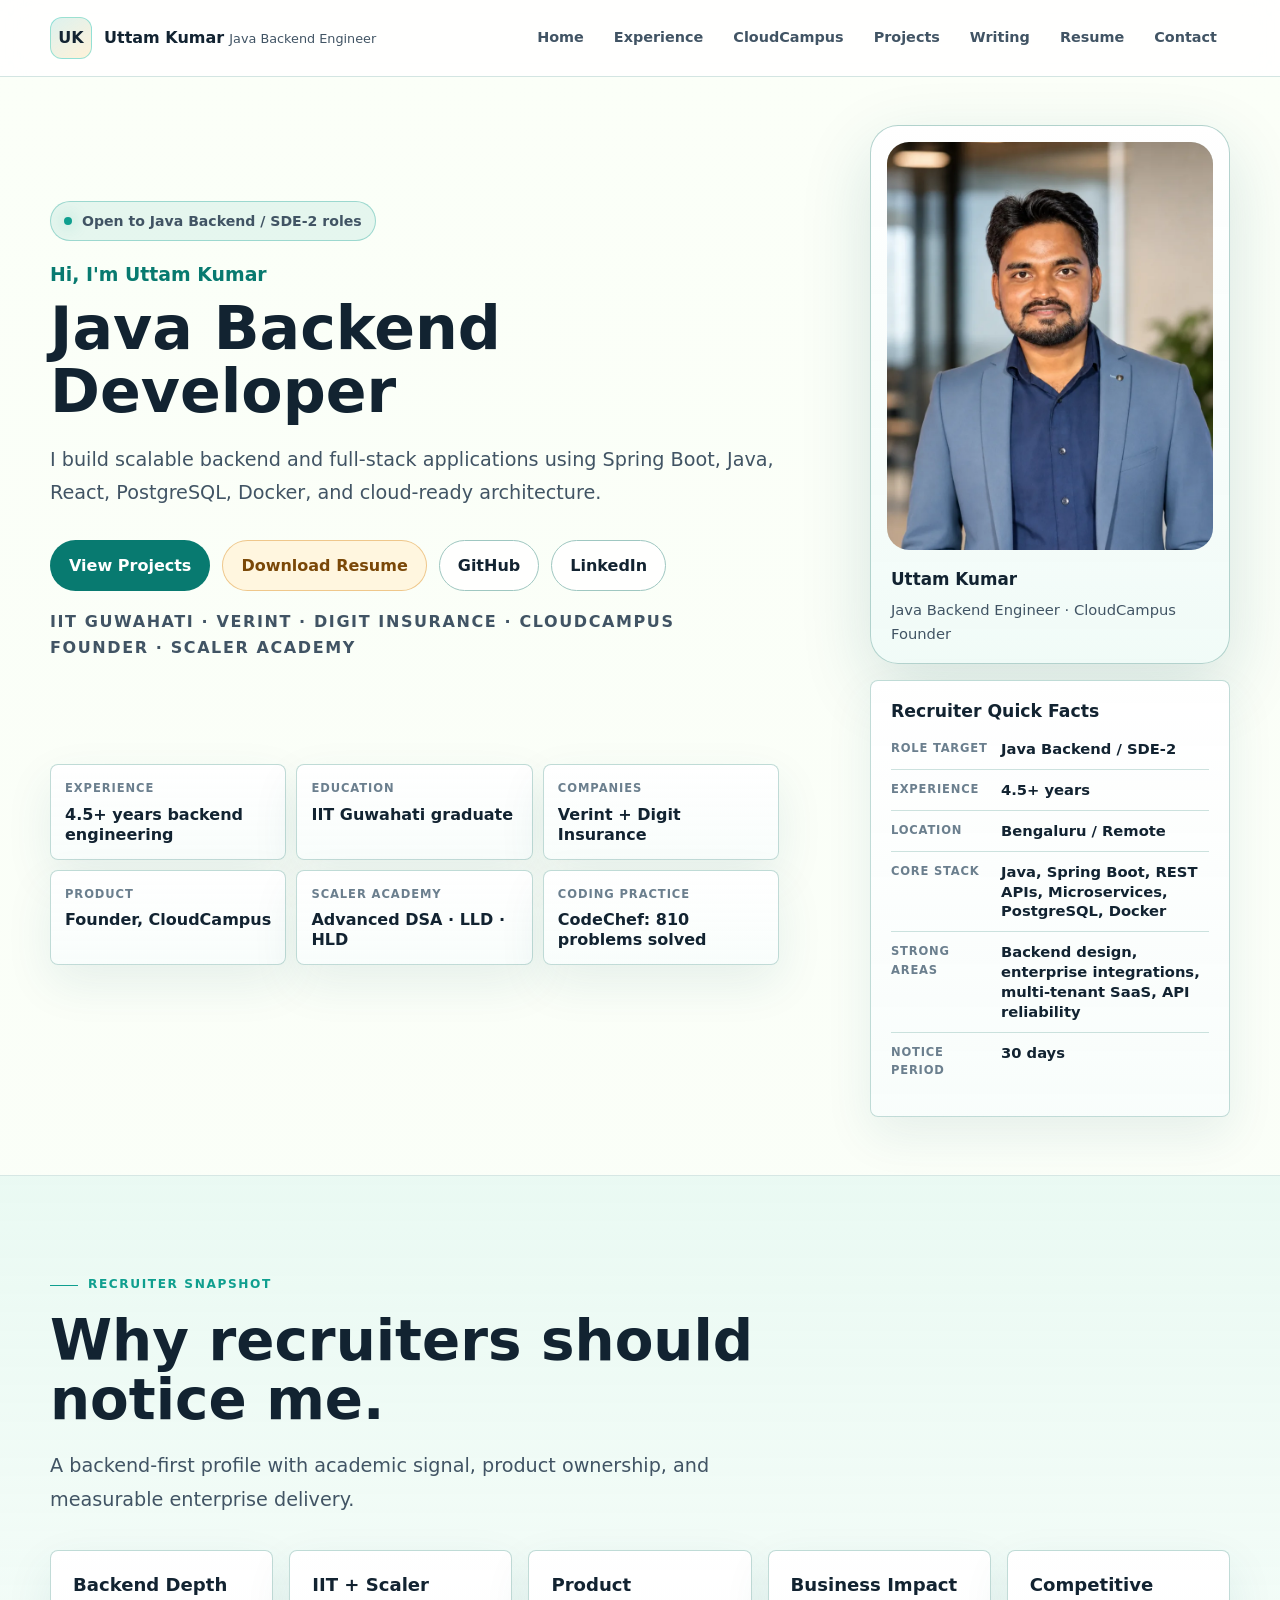
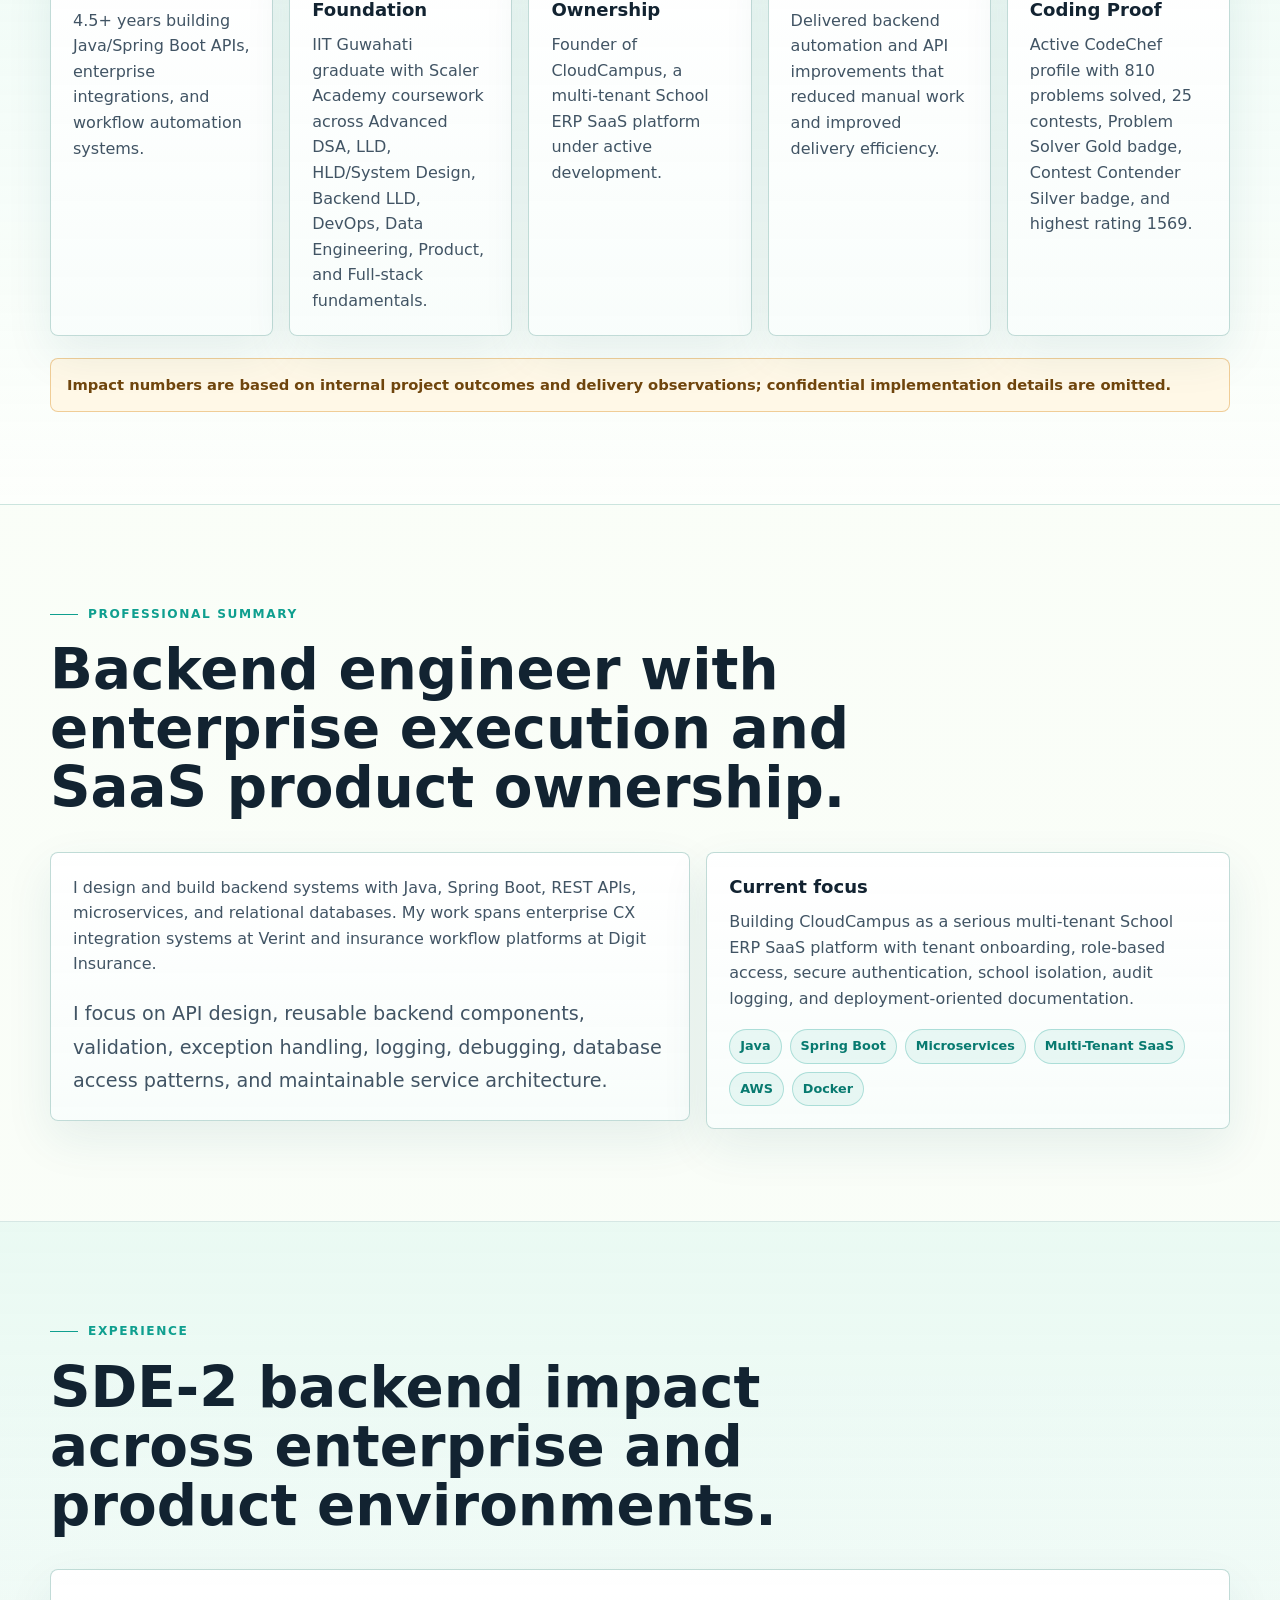
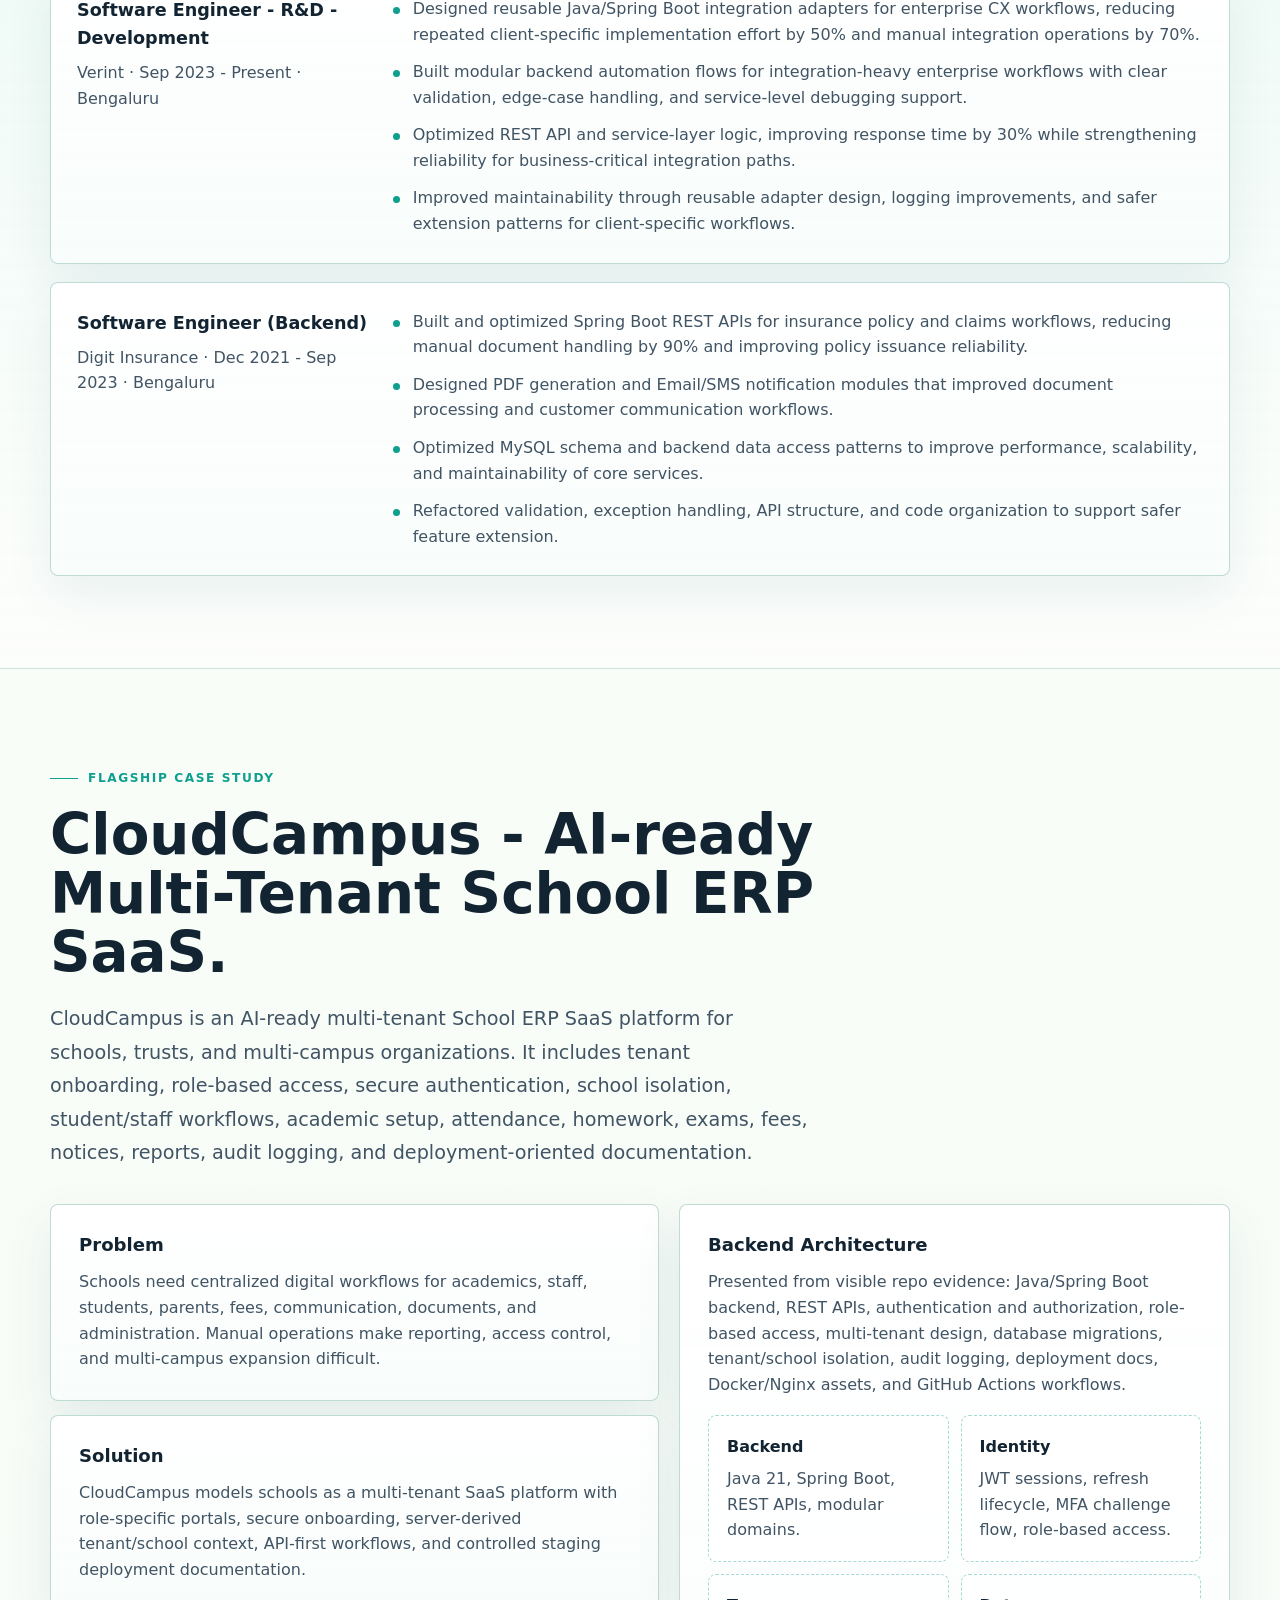
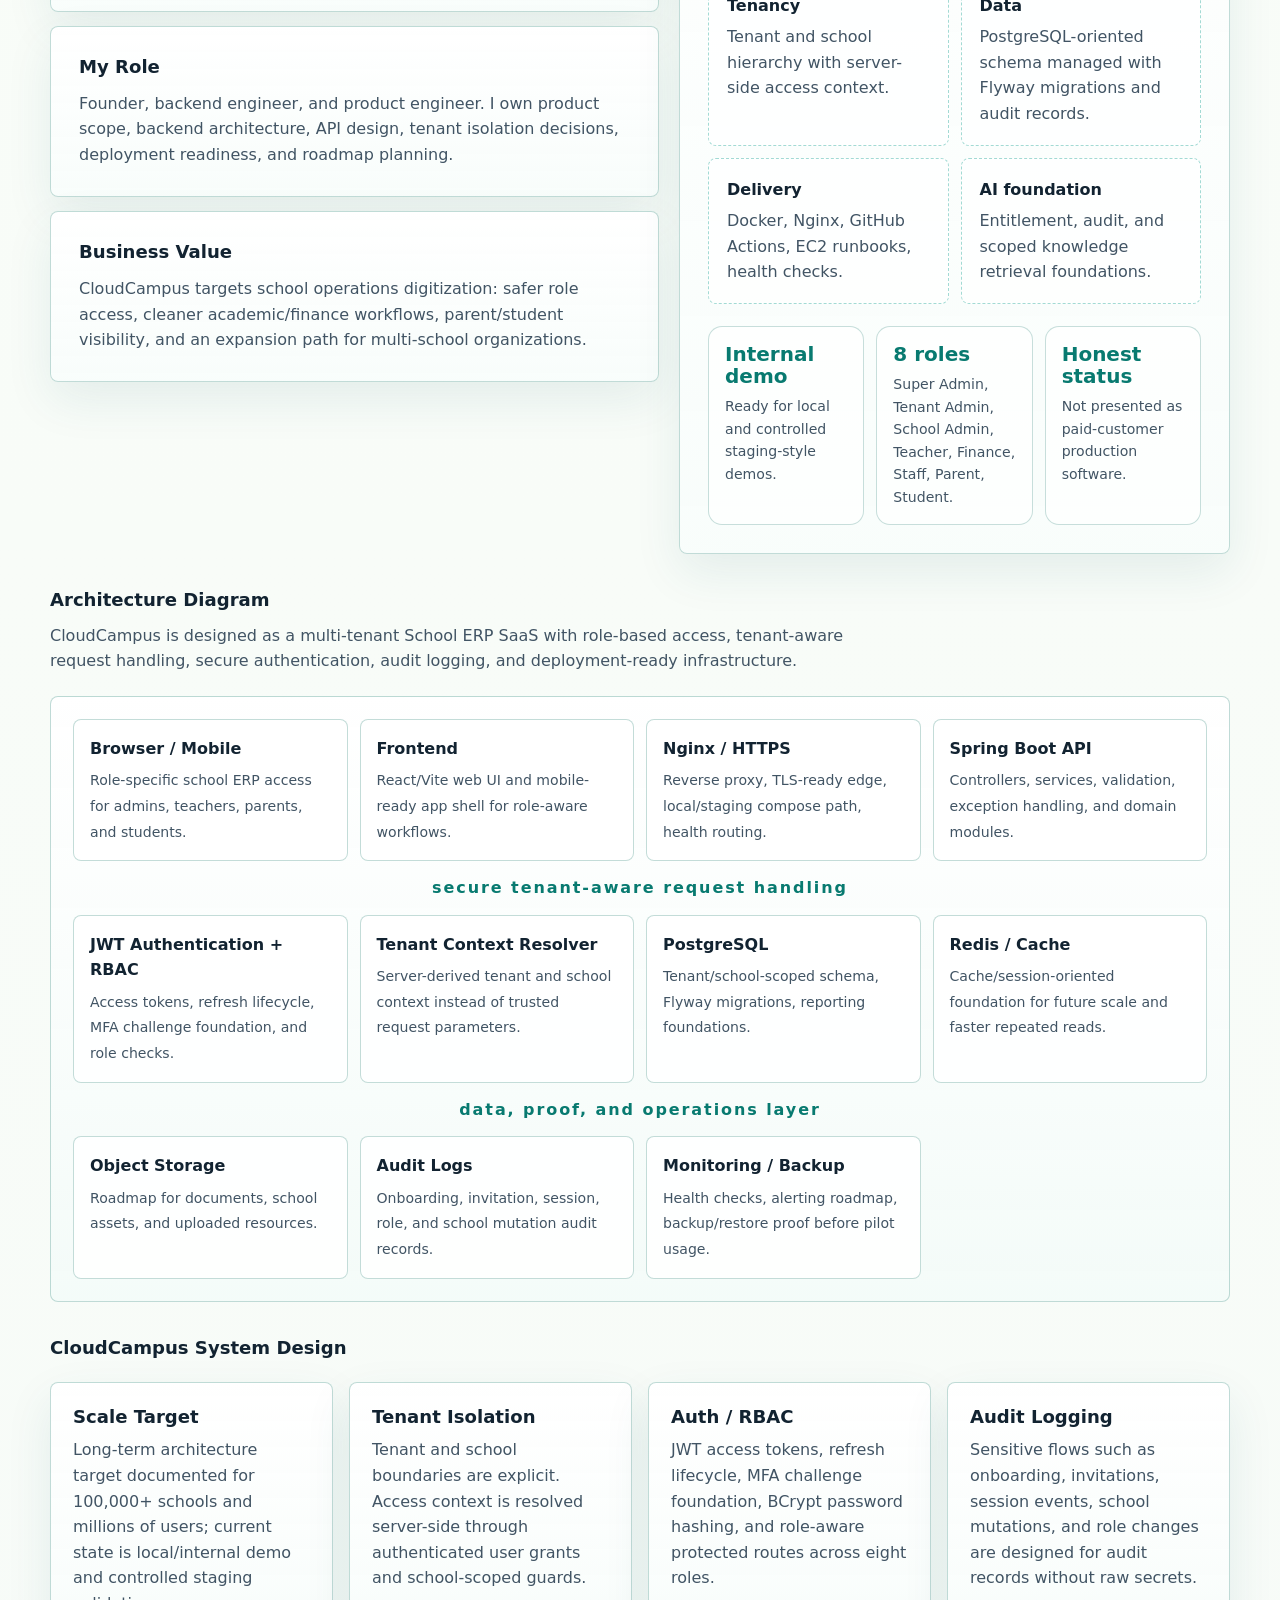
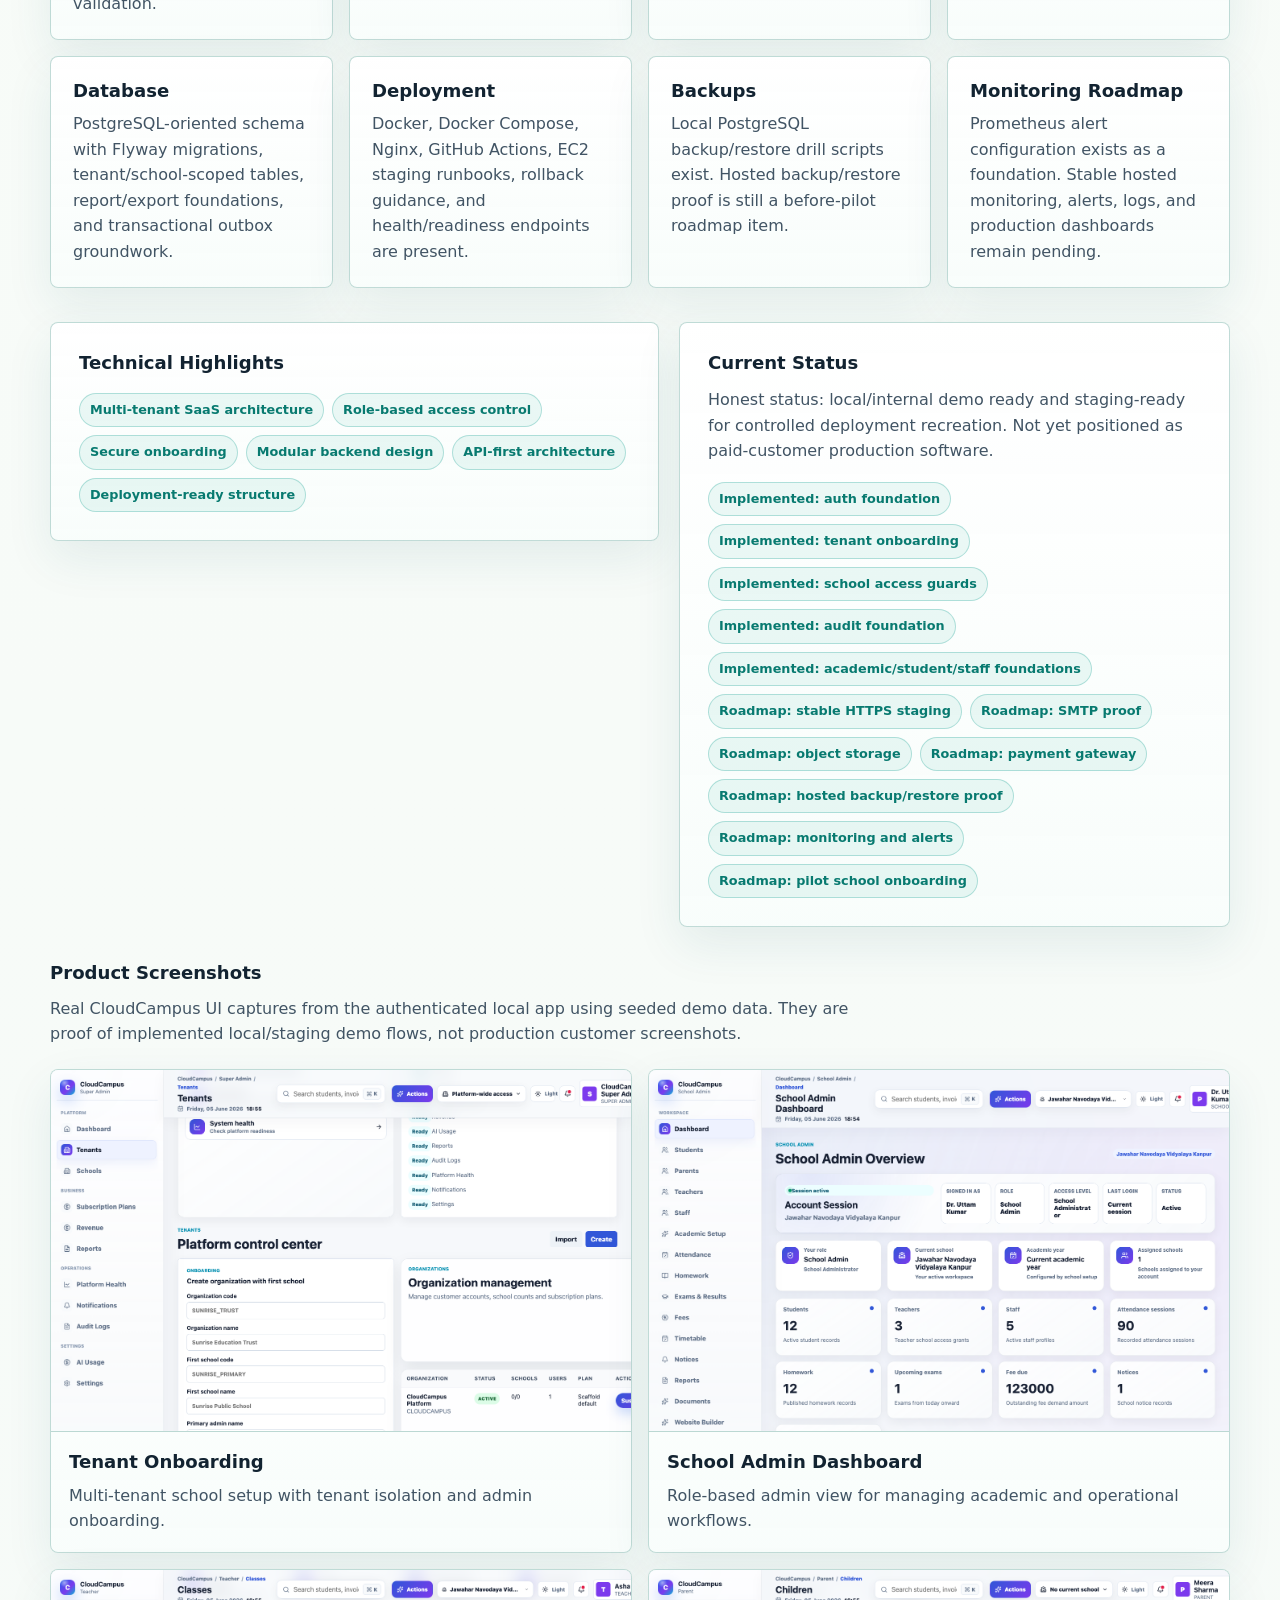
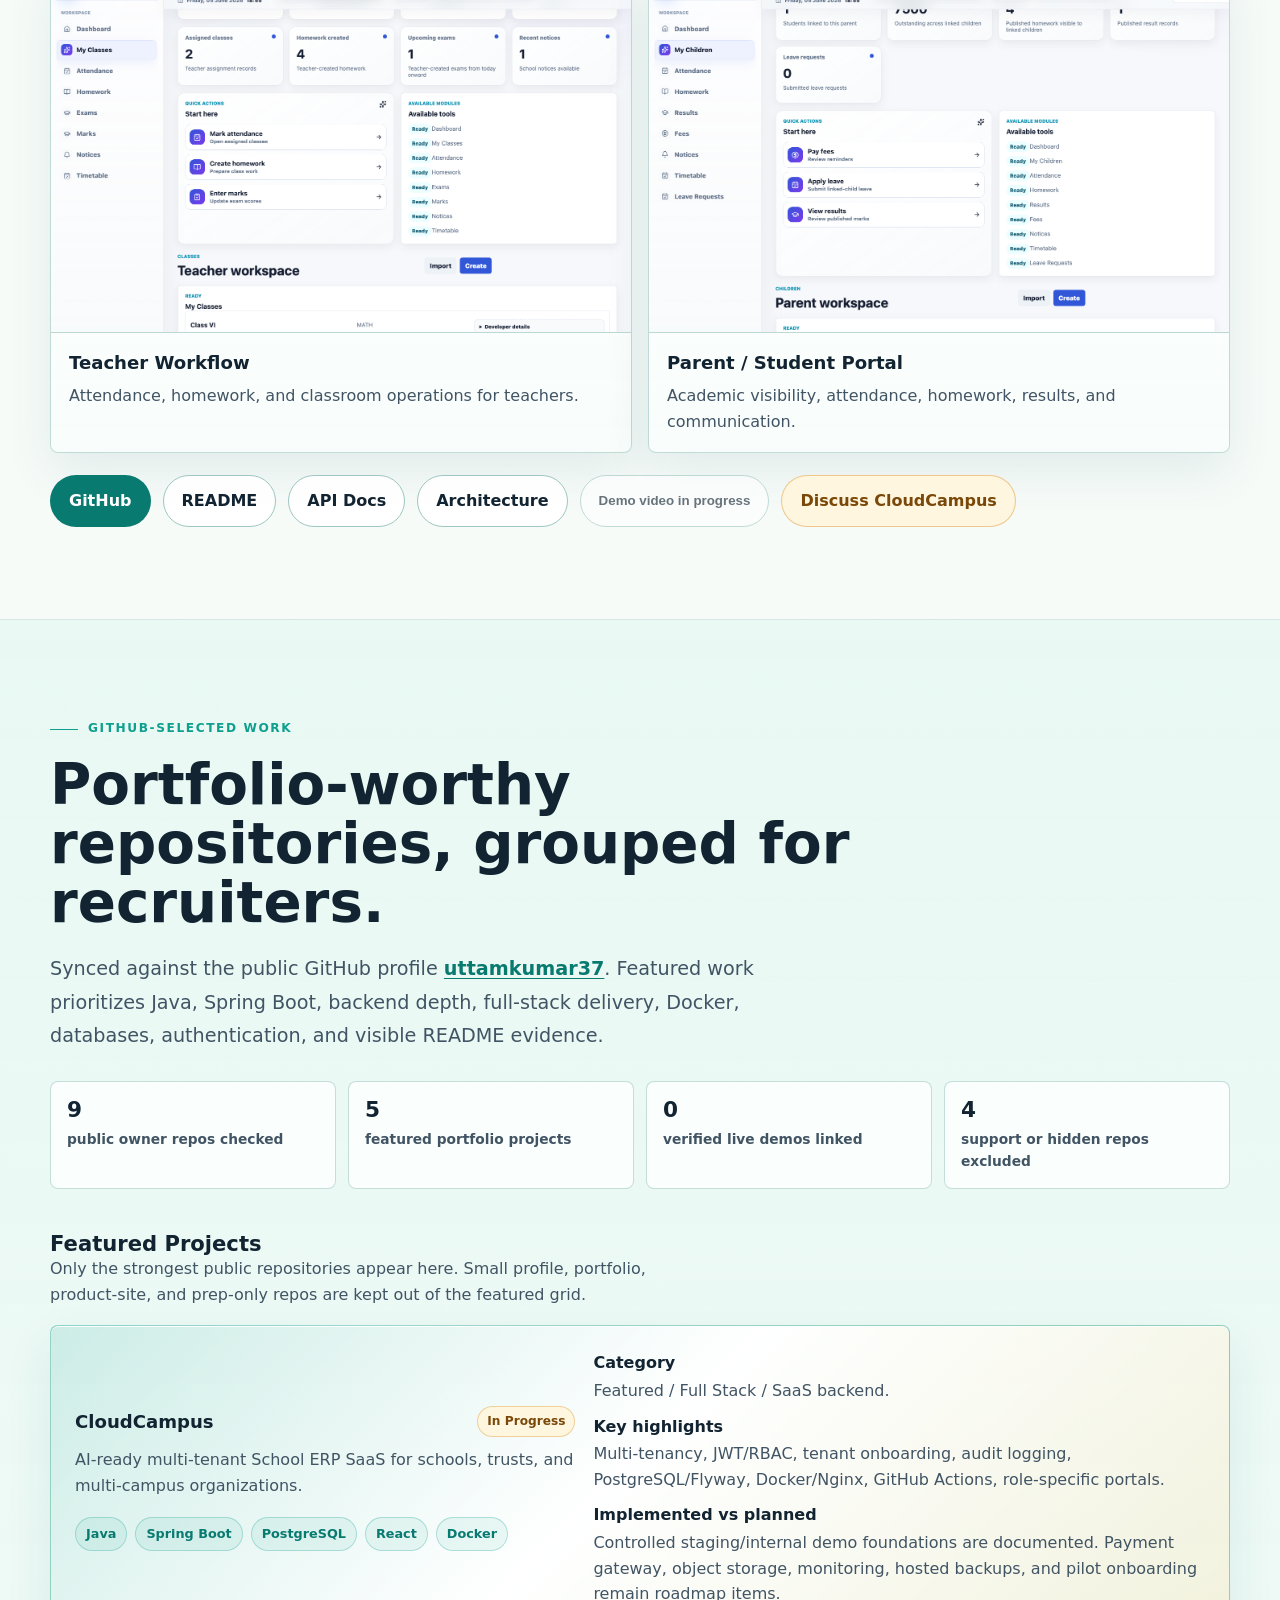
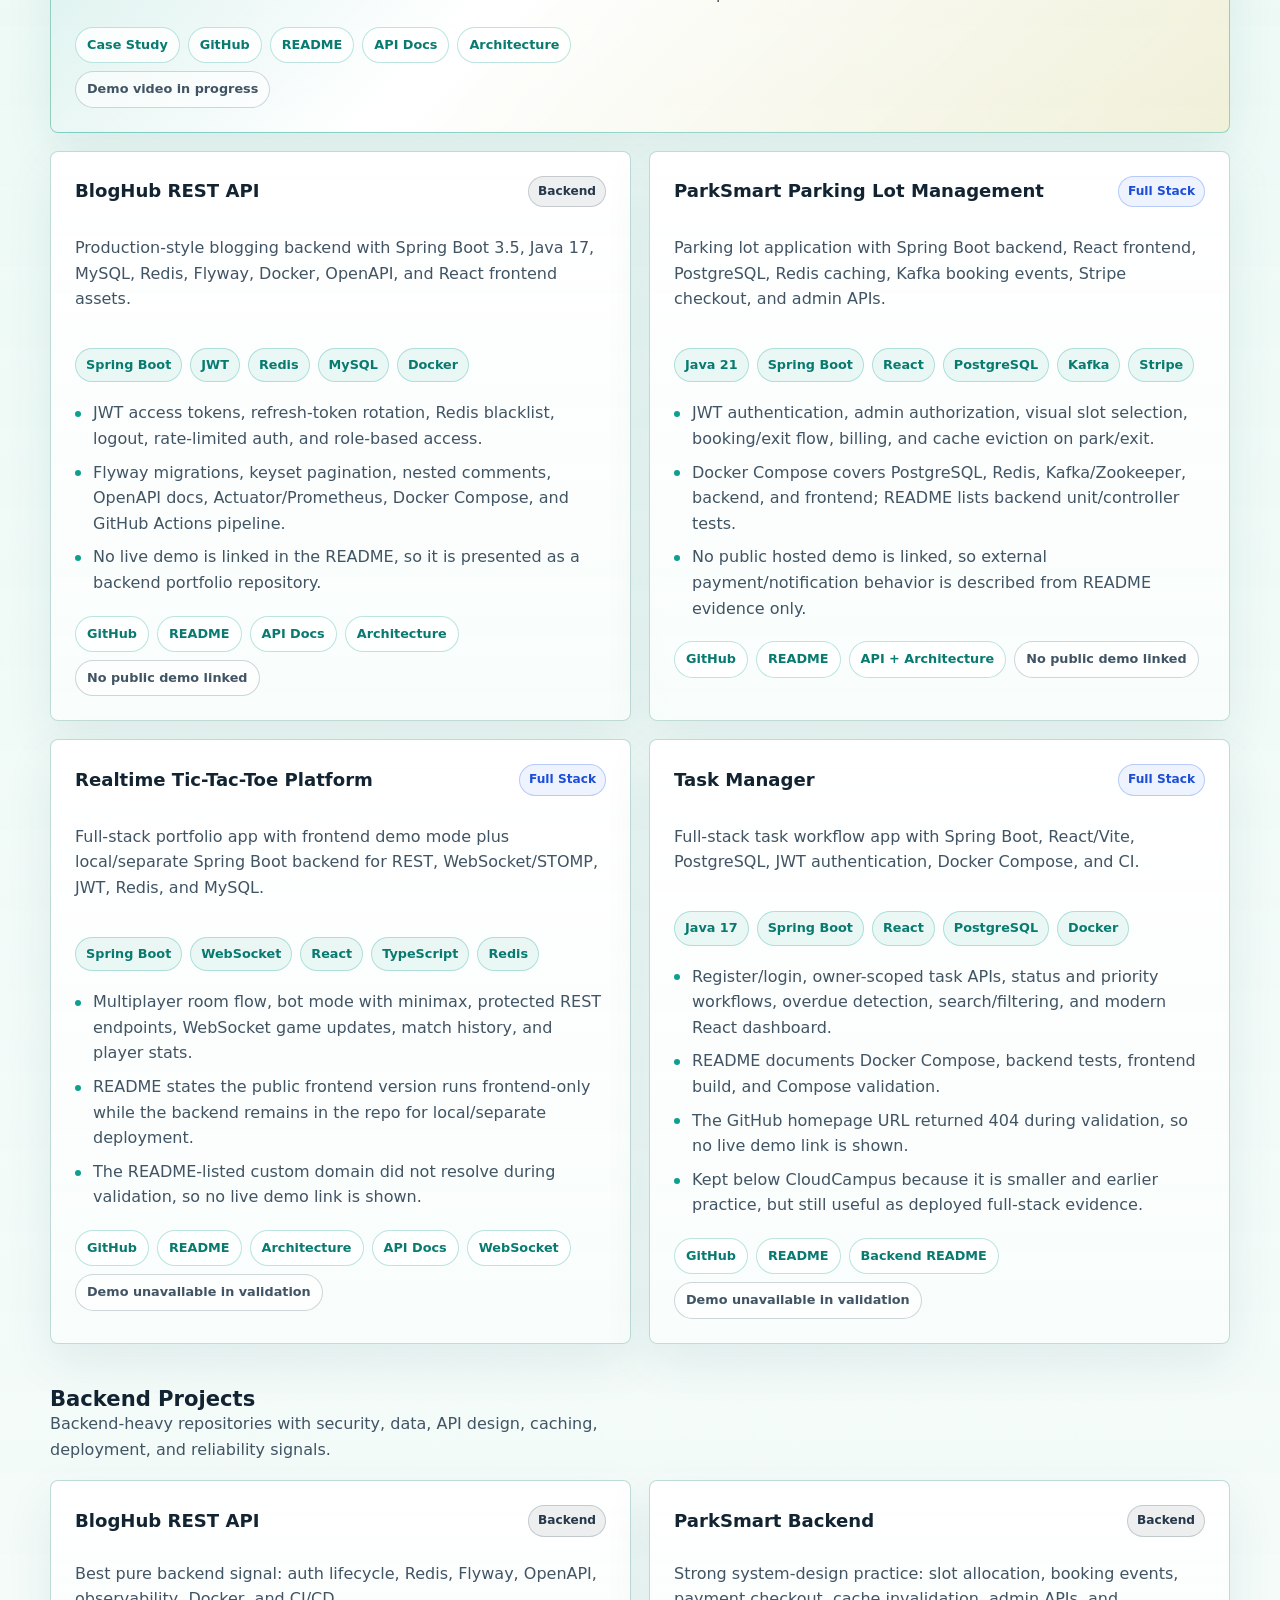
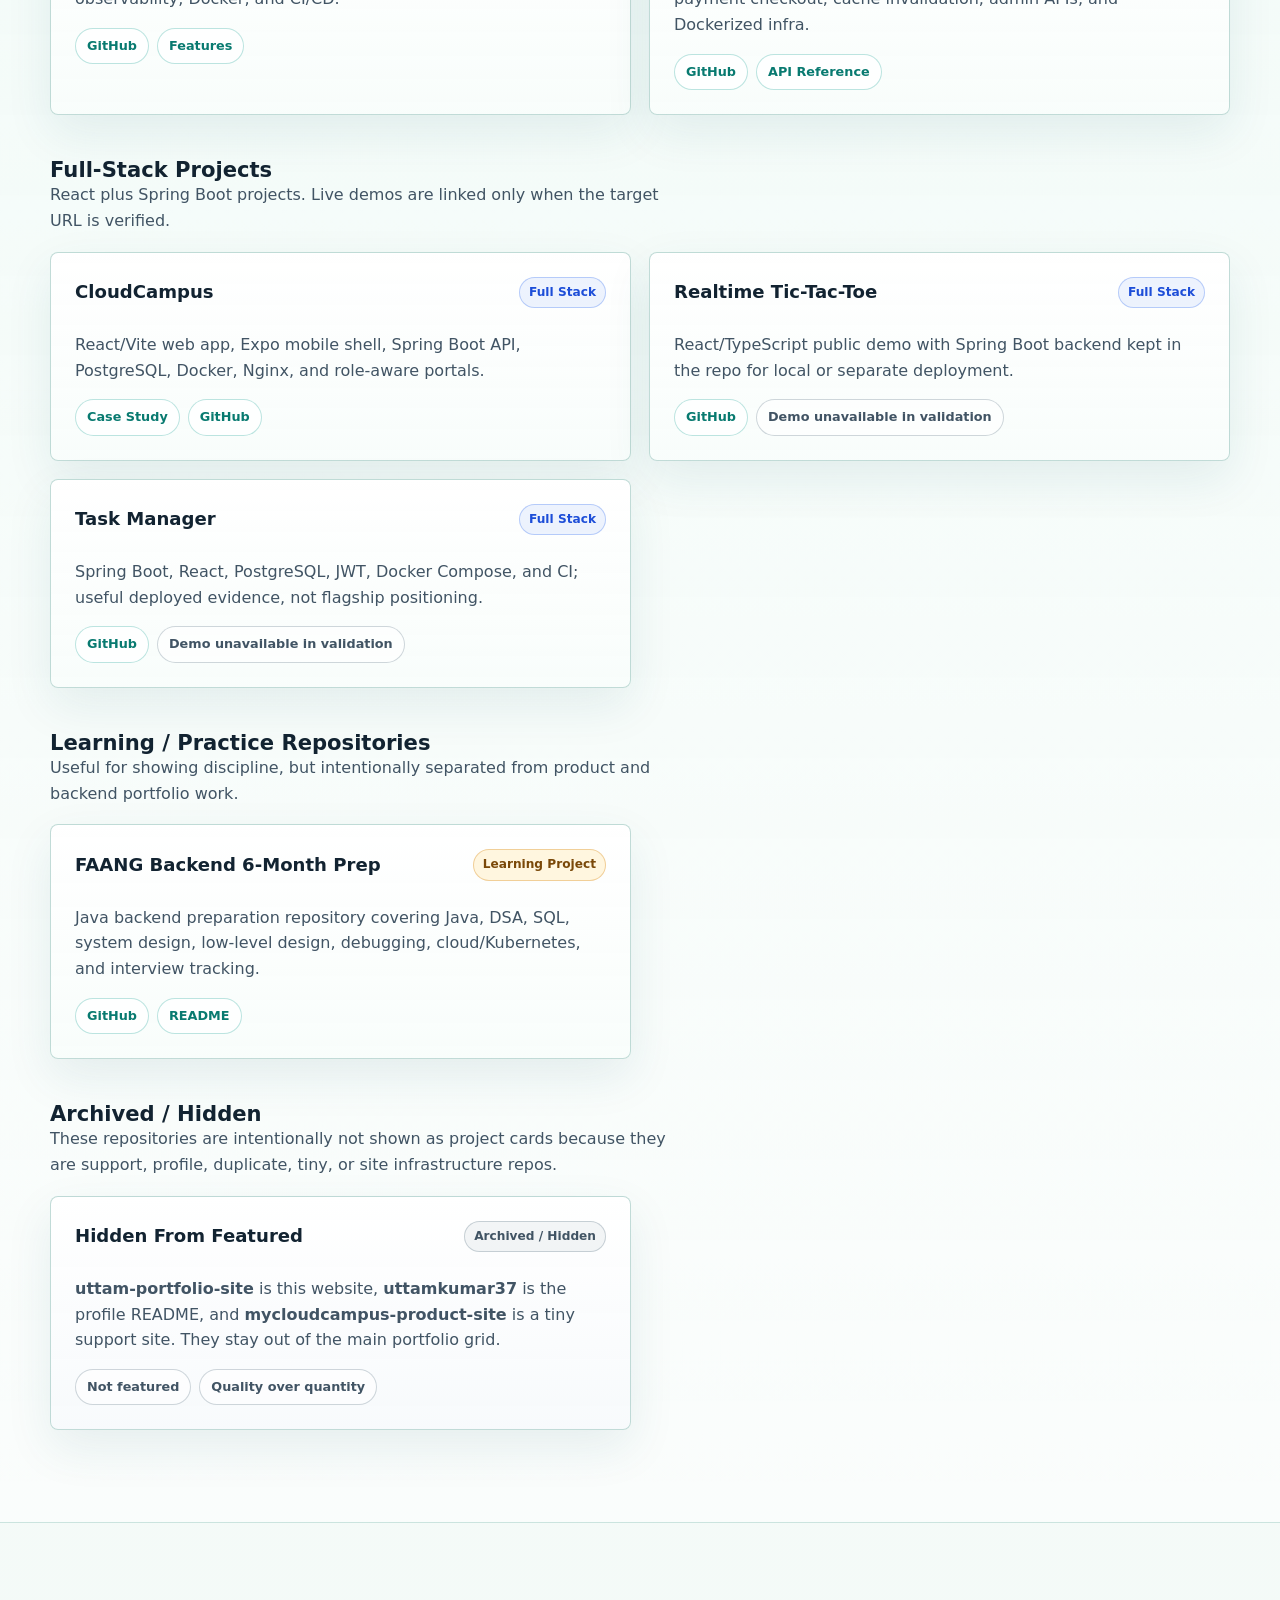
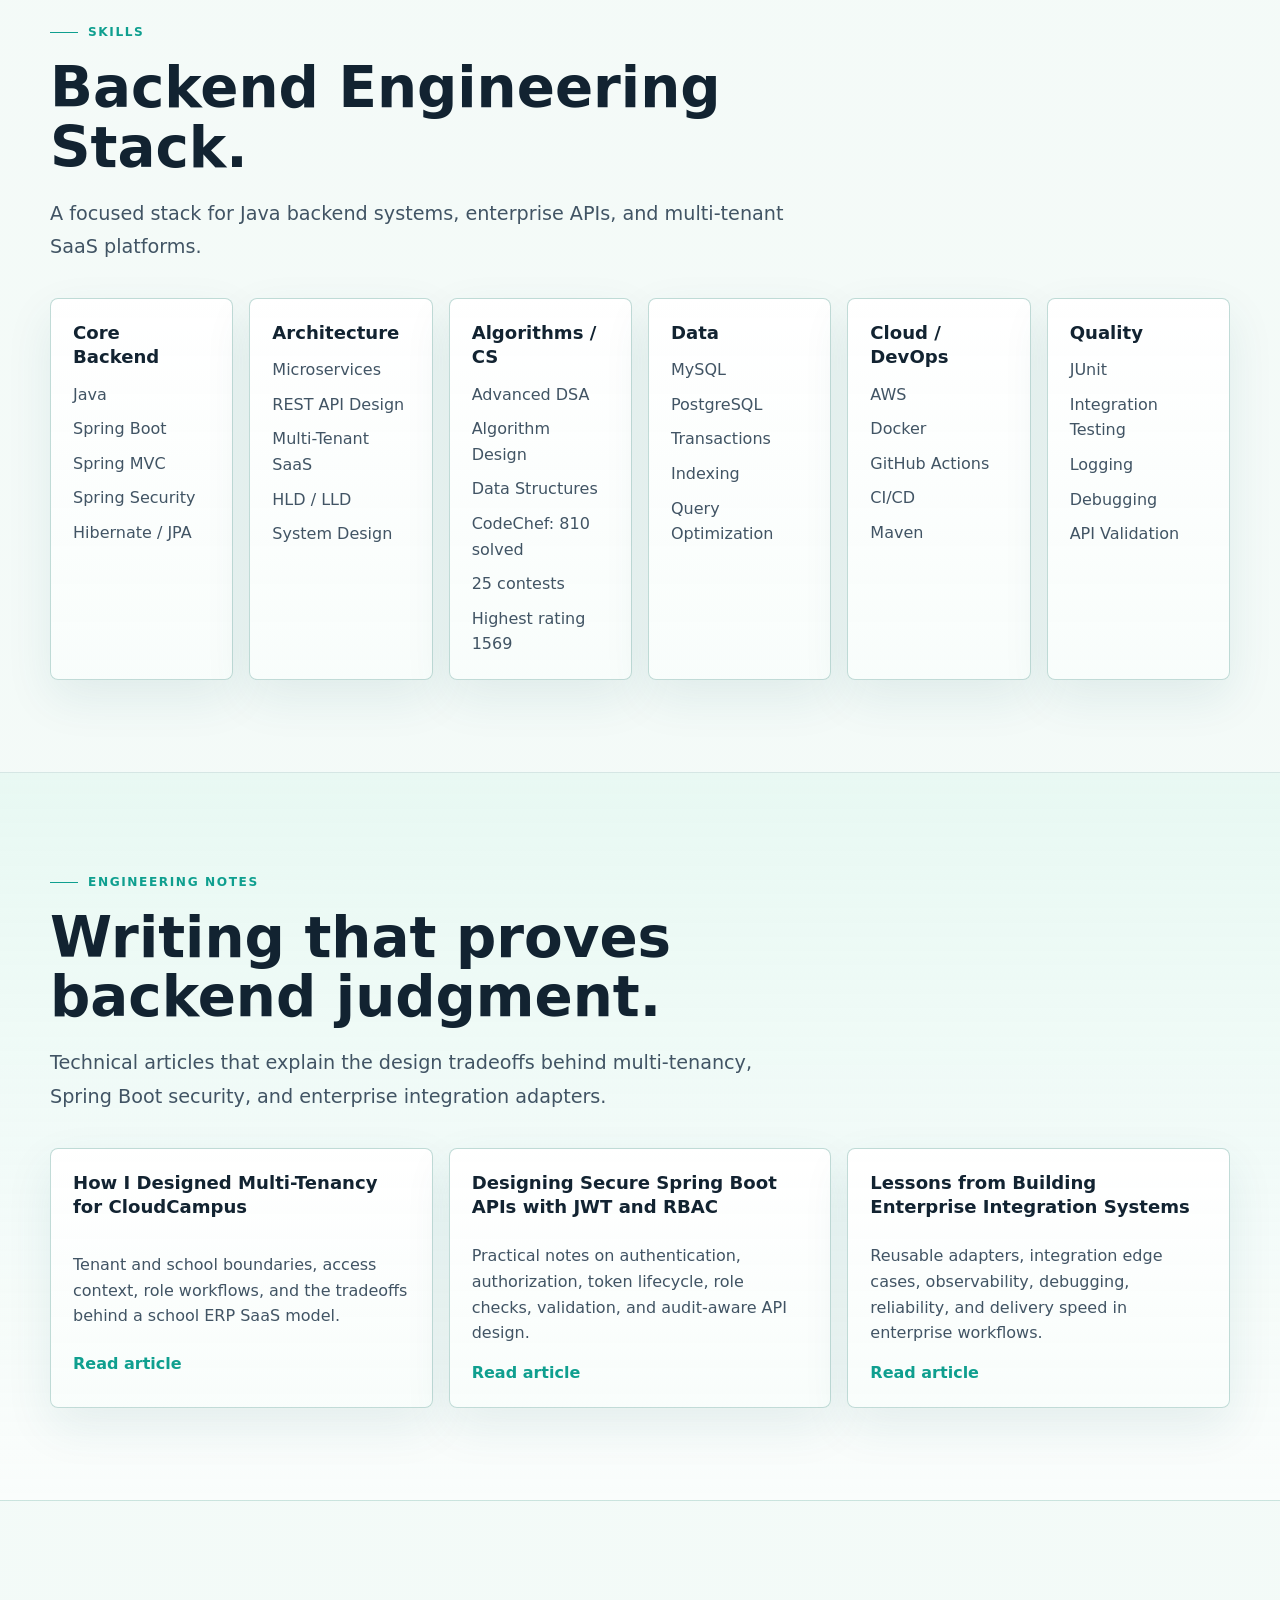
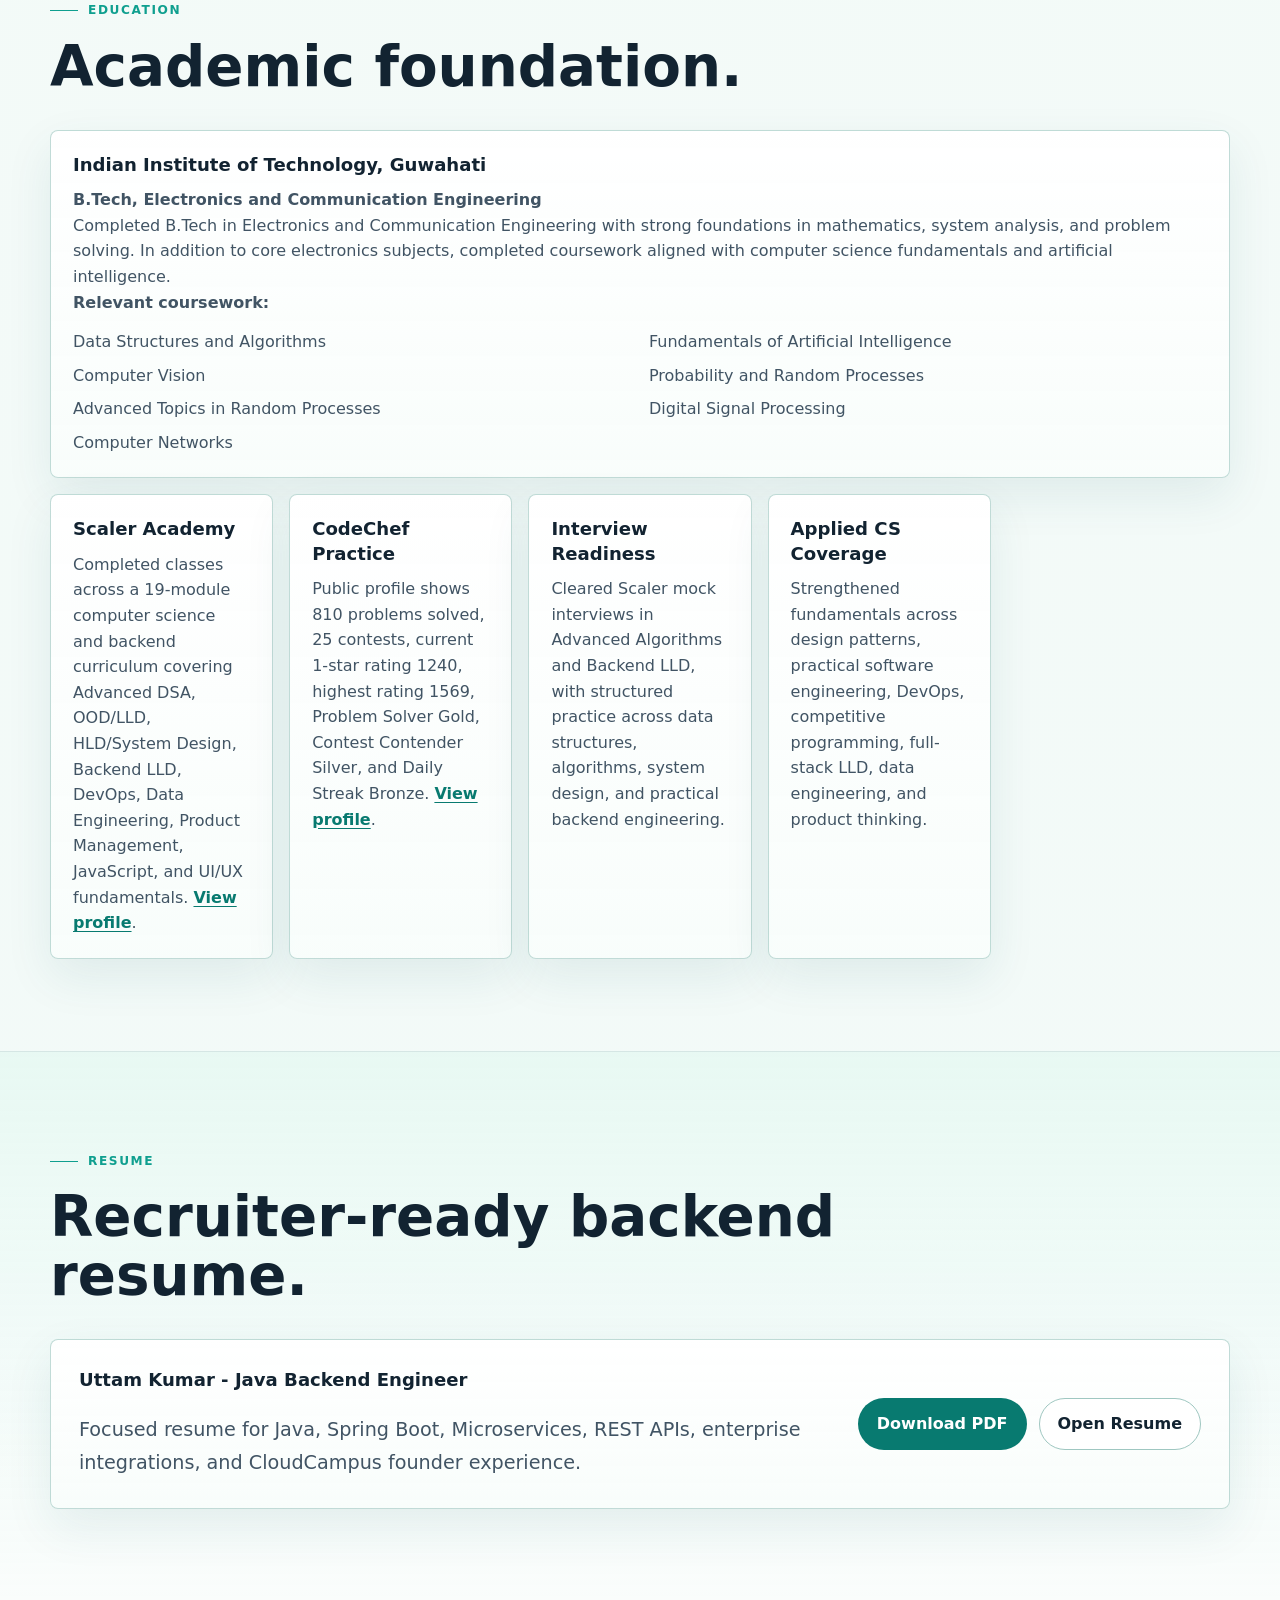
==== commit f239e880: "Update portfolio GitHub project showcase" ====
--- a/index.html
+++ b/index.html
@@ -3,13 +3,13 @@
 <head>
   <meta charset="UTF-8">
   <meta name="viewport" content="width=device-width, initial-scale=1.0">
-  <meta name="description" content="Uttam Kumar is an IIT Guwahati Java Backend Engineer and CloudCampus founder with 4.5+ years of Spring Boot, enterprise integration, REST API, multi-tenant SaaS, AWS, Docker, DSA, and system design experience.">
+  <meta name="description" content="Uttam Kumar is a Java Backend Developer with 4.5+ years of Spring Boot, REST API, React, PostgreSQL, Docker, multi-tenant SaaS, enterprise integration, DSA, and system design experience.">
   <meta name="author" content="Uttam Kumar">
   <meta name="robots" content="index, follow">
   <link rel="canonical" href="https://uttam.mycloudcampus.in/">
   <meta property="og:site_name" content="Uttam Kumar | Java Backend Engineer">
-  <meta property="og:title" content="Uttam Kumar | Java Backend Engineer and CloudCampus Founder">
-  <meta property="og:description" content="IIT Guwahati Java Backend Engineer building enterprise integrations and CloudCampus, a multi-tenant School ERP SaaS platform.">
+  <meta property="og:title" content="Uttam Kumar | Java Backend Developer | Spring Boot | React">
+  <meta property="og:description" content="Java Backend Developer building scalable backend and full-stack applications with Spring Boot, Java, React, PostgreSQL, Docker, and cloud-ready architecture.">
   <meta property="og:type" content="website">
   <meta property="og:url" content="https://uttam.mycloudcampus.in/">
   <meta property="og:image" content="https://uttam.mycloudcampus.in/assets/images/og-image.png">
@@ -17,19 +17,19 @@
   <meta property="og:image:height" content="630">
   <meta property="og:image:alt" content="Uttam Kumar - Java Backend Engineer and CloudCampus Founder">
   <meta name="twitter:card" content="summary_large_image">
-  <meta name="twitter:title" content="Uttam Kumar | Java Backend Engineer">
-  <meta name="twitter:description" content="IIT Guwahati Java Backend Engineer, CloudCampus founder, and enterprise integration builder.">
+  <meta name="twitter:title" content="Uttam Kumar | Java Backend Developer">
+  <meta name="twitter:description" content="Spring Boot, Java, React, PostgreSQL, Docker, multi-tenant SaaS, and enterprise backend systems.">
   <meta name="twitter:image" content="https://uttam.mycloudcampus.in/assets/images/og-image.png">
   <meta name="twitter:image:alt" content="Uttam Kumar - Java Backend Engineer and CloudCampus Founder">
   <meta name="theme-color" content="#0f9f8f">
   <link rel="icon" href="favicon.svg" type="image/svg+xml">
-  <title>Uttam Kumar | Java Backend Engineer and CloudCampus Founder</title>
+  <title>Uttam Kumar | Java Backend Developer | Spring Boot</title>
   <script type="application/ld+json">
   {
     "@context": "https://schema.org",
     "@type": "Person",
     "name": "Uttam Kumar",
-    "jobTitle": "Java Backend Engineer",
+    "jobTitle": "Java Backend Developer",
     "url": "https://uttam.mycloudcampus.in/",
     "image": "https://uttam.mycloudcampus.in/assets/images/uttam-kumar-profile.jpg",
     "email": "mailto:uttamkumar3797@gmail.com",
@@ -378,7 +378,22 @@
       display: grid;
       grid-template-columns: minmax(0, 1.3fr) minmax(280px, 0.7fr);
       align-items: center;
-      gap: 58px;
+      gap: 28px 58px;
+    }
+
+    .hero-copy {
+      grid-column: 1;
+    }
+
+    .hero-greeting {
+      margin-bottom: 8px;
+      color: var(--accent-strong);
+      font-size: clamp(1rem, 1.5vw, 1.18rem);
+      font-weight: 900;
+    }
+
+    .hero-value {
+      max-width: 760px;
     }
 
     .availability {
@@ -405,7 +420,7 @@
     }
 
     .hero-name {
-      margin-top: 26px;
+      margin-top: 18px;
       color: var(--text-soft);
       font-size: 1rem;
       font-weight: 800;
@@ -421,7 +436,12 @@
       display: grid;
       grid-template-columns: repeat(3, minmax(0, 1fr));
       gap: 10px;
-      margin-top: 30px;
+      margin-top: 0;
+    }
+
+    .hero-proof {
+      grid-column: 1;
+      align-self: start;
     }
 
     .proof-item,
@@ -461,6 +481,8 @@
     }
 
     .hero-side {
+      grid-column: 2;
+      grid-row: 1 / span 2;
       display: grid;
       gap: 16px;
       justify-items: end;
@@ -898,17 +920,76 @@
       background: rgba(255, 255, 255, 0.58);
     }
 
+    .repo-sync {
+      display: grid;
+      grid-template-columns: repeat(4, minmax(0, 1fr));
+      gap: 12px;
+      margin-top: 28px;
+    }
+
+    .repo-stat {
+      border: 1px solid rgba(159, 199, 193, 0.58);
+      border-radius: var(--radius-md);
+      background: rgba(255, 255, 255, 0.72);
+      padding: 16px;
+    }
+
+    .repo-stat strong {
+      display: block;
+      color: var(--text);
+      font-size: 1.35rem;
+      line-height: 1.1;
+    }
+
+    .repo-stat span {
+      display: block;
+      margin-top: 6px;
+      color: var(--text-soft);
+      font-size: 0.86rem;
+      font-weight: 750;
+    }
+
+    .project-section {
+      margin-top: 42px;
+    }
+
+    .project-section-head {
+      display: flex;
+      align-items: end;
+      justify-content: space-between;
+      gap: 20px;
+      margin-bottom: 18px;
+    }
+
+    .project-section-head h3 {
+      font-size: 1.32rem;
+      line-height: 1.2;
+    }
+
+    .project-section-head p {
+      max-width: 620px;
+      color: var(--text-soft);
+    }
+
     .project-grid {
       display: grid;
       grid-template-columns: repeat(2, minmax(0, 1fr));
       gap: 18px;
-      margin-top: 34px;
     }
 
     .project-card {
       display: grid;
       gap: 18px;
+      align-content: start;
+      height: 100%;
       padding: 24px;
+      transition: transform 0.2s ease, border-color 0.2s ease, box-shadow 0.2s ease;
+    }
+
+    .project-card:hover {
+      transform: translateY(-3px);
+      border-color: rgba(15, 159, 143, 0.5);
+      box-shadow: 0 22px 56px rgba(20, 85, 96, 0.13);
     }
 
     .project-card.featured {
@@ -917,6 +998,14 @@
       align-items: center;
       border-color: rgba(15, 159, 143, 0.42);
       background: linear-gradient(135deg, rgba(15, 159, 143, 0.14), rgba(255, 255, 255, 0.96) 45%, rgba(255, 196, 87, 0.18));
+    }
+
+    .project-card.compact {
+      gap: 14px;
+    }
+
+    .project-card.support-repo {
+      background: linear-gradient(180deg, rgba(255, 255, 255, 0.96), rgba(247, 250, 252, 0.94));
     }
 
     .project-topline {
@@ -951,6 +1040,68 @@
       color: #1d4ed8;
     }
 
+    .status.live {
+      border-color: rgba(15, 159, 143, 0.34);
+      background: rgba(15, 159, 143, 0.09);
+      color: var(--accent-strong);
+    }
+
+    .status.fullstack {
+      border-color: rgba(37, 99, 235, 0.28);
+      background: rgba(37, 99, 235, 0.08);
+      color: #1d4ed8;
+    }
+
+    .status.backend {
+      border-color: rgba(18, 35, 49, 0.18);
+      background: rgba(18, 35, 49, 0.07);
+      color: #26384a;
+    }
+
+    .status.learning {
+      border-color: rgba(216, 135, 22, 0.35);
+      background: #fff6df;
+      color: #7a4808;
+    }
+
+    .status.hidden {
+      border-color: rgba(107, 127, 142, 0.32);
+      background: rgba(107, 127, 142, 0.08);
+      color: var(--text-soft);
+    }
+
+    .project-meta {
+      display: flex;
+      flex-wrap: wrap;
+      gap: 8px;
+      color: var(--muted);
+      font-size: 0.82rem;
+      font-weight: 800;
+    }
+
+    .highlight-list {
+      display: grid;
+      gap: 8px;
+      margin: 0;
+      color: var(--text-soft);
+    }
+
+    .highlight-list li {
+      position: relative;
+      padding-left: 18px;
+    }
+
+    .highlight-list li::before {
+      content: "";
+      position: absolute;
+      left: 0;
+      top: 0.68em;
+      width: 6px;
+      height: 6px;
+      border-radius: 50%;
+      background: var(--accent);
+    }
+
     .project-card p,
     .project-card li {
       color: var(--text-soft);
@@ -1046,7 +1197,8 @@
     @media (max-width: 1050px) {
       .proof-grid,
       .skills-grid,
-      .contact-grid {
+      .contact-grid,
+      .repo-sync {
         grid-template-columns: repeat(2, minmax(0, 1fr));
       }
 
@@ -1111,14 +1263,20 @@
         gap: 28px;
       }
 
+      .hero-copy,
+      .hero-side,
+      .hero-proof {
+        grid-column: auto;
+        grid-row: auto;
+      }
+
       .hero-side {
         justify-items: start;
       }
 
       .portrait-card {
-        width: min(220px, 64vw);
+        width: min(260px, 70vw);
         justify-self: start;
-        order: -1;
         padding: 10px;
         border-radius: 22px;
       }
@@ -1141,7 +1299,6 @@
 
       .proof-grid {
         grid-template-columns: repeat(2, minmax(0, 1fr));
-        margin-top: 22px;
       }
 
       .proof-item {
@@ -1157,6 +1314,11 @@
         grid-template-columns: 1fr;
       }
 
+      .project-section-head {
+        display: grid;
+        align-items: start;
+      }
+
       .resume-panel {
         grid-template-columns: 1fr;
       }
@@ -1172,8 +1334,8 @@
       }
 
       .portrait-card {
-        width: 132px;
-        padding: 6px;
+        width: min(220px, 62vw);
+        padding: 8px;
         border-radius: 16px;
       }
 
@@ -1214,12 +1376,18 @@
       .skills-grid,
       .notes-grid,
       .contact-grid,
+      .repo-sync,
       .coursework-list,
       .metric-row,
       .architecture-grid,
       .screenshot-grid,
       .diagram-row {
         grid-template-columns: 1fr;
+      }
+
+      .project-topline {
+        align-items: flex-start;
+        flex-wrap: wrap;
       }
 
       .card,
@@ -1280,44 +1448,20 @@
   <main>
     <section id="home" class="hero">
       <div class="container hero-grid">
-        <div>
+        <div class="hero-copy">
           <div class="availability">Open to Java Backend / SDE-2 roles</div>
-          <h1>Java Backend Engineer building enterprise integrations and multi-tenant SaaS platforms.</h1>
+          <p class="hero-greeting">Hi, I&#39;m Uttam Kumar</p>
+          <h1>Java Backend Developer</h1>
+          <p class="lead hero-value">
+            I build scalable backend and full-stack applications using Spring Boot, Java, React, PostgreSQL, Docker, and cloud-ready architecture.
+          </p>
+          <div class="btn-row hero-actions">
+            <a class="btn primary" href="#projects">View Projects</a>
+            <a class="btn secondary" href="resume/Uttam_Kumar_Java_Backend_Engineer_4_Plus_Yrs_Resume.pdf" download>Download Resume</a>
+            <a class="btn" href="https://github.com/uttamkumar37" target="_blank" rel="noopener noreferrer">GitHub</a>
+            <a class="btn" href="https://linkedin.com/in/uttamkumar37" target="_blank" rel="noopener noreferrer">LinkedIn</a>
+          </div>
           <p class="hero-name">IIT Guwahati · Verint · Digit Insurance · CloudCampus Founder · Scaler Academy</p>
-          <div class="btn-row hero-actions">
-            <a class="btn primary" href="#cloudcampus">View CloudCampus</a>
-            <a class="btn secondary" href="resume/Uttam_Kumar_Java_Backend_Engineer_4_Plus_Yrs_Resume.pdf" download>Download Resume</a>
-            <a class="btn" href="#contact">Contact for Backend Roles</a>
-          </div>
-          <p class="lead">
-            I am Uttam Kumar, an IIT Guwahati graduate with 4.5+ years of Java/Spring Boot experience across Verint and Digit Insurance. I build scalable REST APIs, enterprise integration systems, and CloudCampus, backed by Scaler Academy work across advanced DSA, LLD, HLD/System Design, and backend development.
-          </p>
-          <ul class="proof-grid">
-            <li class="proof-item">
-              <div class="proof-kicker">Experience</div>
-              <div class="proof-value">4.5+ years backend engineering</div>
-            </li>
-            <li class="proof-item">
-              <div class="proof-kicker">Education</div>
-              <div class="proof-value">IIT Guwahati graduate</div>
-            </li>
-            <li class="proof-item">
-              <div class="proof-kicker">Companies</div>
-              <div class="proof-value">Verint + Digit Insurance</div>
-            </li>
-            <li class="proof-item">
-              <div class="proof-kicker">Product</div>
-              <div class="proof-value">Founder, CloudCampus</div>
-            </li>
-            <li class="proof-item">
-              <div class="proof-kicker">Scaler Academy</div>
-              <div class="proof-value">Advanced DSA · LLD · HLD</div>
-            </li>
-            <li class="proof-item">
-              <div class="proof-kicker">Coding Practice</div>
-              <div class="proof-value">CodeChef: 810 problems solved</div>
-            </li>
-          </ul>
         </div>
 
         <div class="hero-side">
@@ -1364,6 +1508,33 @@
             </dl>
           </aside>
         </div>
+
+        <ul class="proof-grid hero-proof">
+          <li class="proof-item">
+            <div class="proof-kicker">Experience</div>
+            <div class="proof-value">4.5+ years backend engineering</div>
+          </li>
+          <li class="proof-item">
+            <div class="proof-kicker">Education</div>
+            <div class="proof-value">IIT Guwahati graduate</div>
+          </li>
+          <li class="proof-item">
+            <div class="proof-kicker">Companies</div>
+            <div class="proof-value">Verint + Digit Insurance</div>
+          </li>
+          <li class="proof-item">
+            <div class="proof-kicker">Product</div>
+            <div class="proof-value">Founder, CloudCampus</div>
+          </li>
+          <li class="proof-item">
+            <div class="proof-kicker">Scaler Academy</div>
+            <div class="proof-value">Advanced DSA · LLD · HLD</div>
+          </li>
+          <li class="proof-item">
+            <div class="proof-kicker">Coding Practice</div>
+            <div class="proof-value">CodeChef: 810 problems solved</div>
+          </li>
+        </ul>
       </div>
     </section>
 
@@ -1672,18 +1843,44 @@
 
     <section id="projects" class="section alt">
       <div class="container">
-        <span class="eyebrow">Selected work</span>
-        <h2>Backend Systems and SaaS Products.</h2>
+        <span class="eyebrow">GitHub-selected work</span>
+        <h2>Portfolio-worthy repositories, grouped for recruiters.</h2>
         <p class="lead">
-          Selected systems showing Java/Spring Boot backend design, multi-tenant SaaS architecture, authentication, API design, deployment, and reliability tradeoffs.
+          Synced against the public GitHub profile <a class="inline-link" href="https://github.com/uttamkumar37" target="_blank" rel="noopener noreferrer">uttamkumar37</a>. Featured work prioritizes Java, Spring Boot, backend depth, full-stack delivery, Docker, databases, authentication, and visible README evidence.
         </p>
 
-        <div class="project-grid">
+        <div class="repo-sync">
+          <div class="repo-stat">
+            <strong>9</strong>
+            <span>public owner repos checked</span>
+          </div>
+          <div class="repo-stat">
+            <strong>5</strong>
+            <span>featured portfolio projects</span>
+          </div>
+          <div class="repo-stat">
+            <strong>0</strong>
+            <span>verified live demos linked</span>
+          </div>
+          <div class="repo-stat">
+            <strong>4</strong>
+            <span>support or hidden repos excluded</span>
+          </div>
+        </div>
+
+        <div class="project-section">
+          <div class="project-section-head">
+            <div>
+              <h3>Featured Projects</h3>
+              <p>Only the strongest public repositories appear here. Small profile, portfolio, product-site, and prep-only repos are kept out of the featured grid.</p>
+            </div>
+          </div>
+          <div class="project-grid">
           <article class="project-card featured">
             <div>
               <div class="project-topline">
                 <h3>CloudCampus</h3>
-                <span class="status">Flagship</span>
+                <span class="status">In Progress</span>
               </div>
               <p>AI-ready multi-tenant School ERP SaaS for schools, trusts, and multi-campus organizations.</p>
               <div class="tag-list">
@@ -1696,16 +1893,16 @@
             </div>
             <dl>
               <div>
-                <dt>Problem solved</dt>
-                <dd>Manual school operations and fragmented role workflows.</dd>
+                <dt>Category</dt>
+                <dd>Featured / Full Stack / SaaS backend.</dd>
               </div>
               <div>
-                <dt>Recruiter-worthy complexity</dt>
-                <dd>Tenancy, authentication, role access, audit logging, domain workflows, deployment docs.</dd>
+                <dt>Key highlights</dt>
+                <dd>Multi-tenancy, JWT/RBAC, tenant onboarding, audit logging, PostgreSQL/Flyway, Docker/Nginx, GitHub Actions, role-specific portals.</dd>
               </div>
               <div>
                 <dt>Implemented vs planned</dt>
-                <dd>Staging-ready internal demo foundations exist. Payment, object storage, monitoring, backups, and pilot onboarding are roadmap items.</dd>
+                <dd>Controlled staging/internal demo foundations are documented. Payment gateway, object storage, monitoring, hosted backups, and pilot onboarding remain roadmap items.</dd>
               </div>
             </dl>
             <div class="project-links">
@@ -1720,82 +1917,50 @@
 
           <article class="project-card">
             <div class="project-topline">
-              <h3>Enterprise API Automation and Integration Framework</h3>
-              <span class="status implemented">Implemented work case</span>
-            </div>
-            <dl>
-              <div>
-                <dt>Problem</dt>
-                <dd>Repeated enterprise integrations caused manual effort and duplicated implementation.</dd>
-              </div>
-              <div>
-                <dt>Solution</dt>
-                <dd>Designed reusable Java/Spring Boot integration adapters and backend automation flows for enterprise CX/workflow systems.</dd>
-              </div>
-              <div>
-                <dt>Impact</dt>
-                <dd>Reduced manual integration operations by up to 70%, improved delivery efficiency by up to 50%, and strengthened backend reuse.</dd>
-              </div>
-              <div>
-                <dt>Technical focus</dt>
-                <dd>Java, Spring Boot, REST APIs, adapter pattern, modular backend design, error handling, logging, debugging.</dd>
-              </div>
-              <div>
-                <dt>Implemented vs roadmap</dt>
-                <dd>Implemented as employer-owned enterprise work. Public code, client names, and confidential implementation details are intentionally omitted.</dd>
-              </div>
-            </dl>
-            <div class="project-links">
-              <a class="proof-link" href="writing/enterprise-integration-adapters/">Architecture Note</a>
-              <span class="proof-link muted-link">No public GitHub: employer-owned work</span>
-              <span class="proof-link muted-link">Demo unavailable: confidential system</span>
-            </div>
-          </article>
-
-          <article class="project-card">
-            <div class="project-topline">
               <h3>BlogHub REST API</h3>
-              <span class="status implemented">Implemented</span>
-            </div>
-            <p>Backend-centric blog platform with JWT authentication, role-based access, post/comment workflows, search, pagination, Docker, Swagger/OpenAPI, and CI/CD workflow.</p>
-            <dl>
-              <div>
-                <dt>Backend complexity</dt>
-                <dd>Authentication, authorization, nested comments, paged APIs, DTO/service/repository layering.</dd>
-              </div>
-              <div>
-                <dt>Recruiter-worthy signal</dt>
-                <dd>Shows API design, security, documentation, testing, and deployment workflow fundamentals.</dd>
-              </div>
-              <div>
-                <dt>Implemented vs roadmap</dt>
-                <dd>Implemented practice project with documented REST endpoints and local Swagger/OpenAPI. Refresh-token hardening is listed as future improvement in the repo.</dd>
-              </div>
-            </dl>
+              <span class="status backend">Backend</span>
+            </div>
+            <p>Production-style blogging backend with Spring Boot 3.5, Java 17, MySQL, Redis, Flyway, Docker, OpenAPI, and React frontend assets.</p>
+            <div class="tag-list">
+              <span class="tag">Spring Boot</span>
+              <span class="tag">JWT</span>
+              <span class="tag">Redis</span>
+              <span class="tag">MySQL</span>
+              <span class="tag">Docker</span>
+            </div>
+            <ul class="highlight-list">
+              <li>JWT access tokens, refresh-token rotation, Redis blacklist, logout, rate-limited auth, and role-based access.</li>
+              <li>Flyway migrations, keyset pagination, nested comments, OpenAPI docs, Actuator/Prometheus, Docker Compose, and GitHub Actions pipeline.</li>
+              <li>No live demo is linked in the README, so it is presented as a backend portfolio repository.</li>
+            </ul>
             <div class="project-links">
               <a class="proof-link" href="https://github.com/uttamkumar37/bloghub-rest-api" target="_blank" rel="noopener noreferrer">GitHub</a>
               <a class="proof-link" href="https://github.com/uttamkumar37/bloghub-rest-api#readme" target="_blank" rel="noopener noreferrer">README</a>
               <a class="proof-link" href="https://github.com/uttamkumar37/bloghub-rest-api#api-endpoints" target="_blank" rel="noopener noreferrer">API Docs</a>
               <a class="proof-link" href="https://github.com/uttamkumar37/bloghub-rest-api#architecture" target="_blank" rel="noopener noreferrer">Architecture</a>
+              <span class="proof-link muted-link">No public demo linked</span>
             </div>
           </article>
 
           <article class="project-card">
             <div class="project-topline">
               <h3>ParkSmart Parking Lot Management</h3>
-              <span class="status roadmap">Implemented + roadmap</span>
-            </div>
-            <p>Parking lot backend with booking, payment, slot, admin, vehicle, security, event, Redis, and Kafka-oriented architecture pieces visible in the repo.</p>
-            <dl>
-              <div>
-                <dt>Backend complexity</dt>
-                <dd>Domain modeling, slot availability, strategy/factory patterns, events, Redis/Kafka configuration, JWT security.</dd>
-              </div>
-              <div>
-                <dt>Implemented vs planned</dt>
-                <dd>Core backend structure exists. External payment/notification production integrations should be presented only with proof when fully wired.</dd>
-              </div>
-            </dl>
+              <span class="status fullstack">Full Stack</span>
+            </div>
+            <p>Parking lot application with Spring Boot backend, React frontend, PostgreSQL, Redis caching, Kafka booking events, Stripe checkout, and admin APIs.</p>
+            <div class="tag-list">
+              <span class="tag">Java 21</span>
+              <span class="tag">Spring Boot</span>
+              <span class="tag">React</span>
+              <span class="tag">PostgreSQL</span>
+              <span class="tag">Kafka</span>
+              <span class="tag">Stripe</span>
+            </div>
+            <ul class="highlight-list">
+              <li>JWT authentication, admin authorization, visual slot selection, booking/exit flow, billing, and cache eviction on park/exit.</li>
+              <li>Docker Compose covers PostgreSQL, Redis, Kafka/Zookeeper, backend, and frontend; README lists backend unit/controller tests.</li>
+              <li>No public hosted demo is linked, so external payment/notification behavior is described from README evidence only.</li>
+            </ul>
             <div class="project-links">
               <a class="proof-link" href="https://github.com/uttamkumar37/parking-lot" target="_blank" rel="noopener noreferrer">GitHub</a>
               <a class="proof-link" href="https://github.com/uttamkumar37/parking-lot#readme" target="_blank" rel="noopener noreferrer">README</a>
@@ -1807,54 +1972,182 @@
           <article class="project-card">
             <div class="project-topline">
               <h3>Realtime Tic-Tac-Toe Platform</h3>
-              <span class="status implemented">Implemented</span>
-            </div>
-            <p>Realtime multiplayer backend using Spring Boot, WebSocket/STOMP, JWT, Redis state support, MySQL, Docker Compose, and game engine tests.</p>
-            <dl>
-              <div>
-                <dt>Backend complexity</dt>
-                <dd>Realtime event flow, game state, authenticated sessions, Redis-backed state support, bot/game engine logic.</dd>
-              </div>
-              <div>
-                <dt>Recruiter-worthy signal</dt>
-                <dd>Shows realtime communication, concurrency-aware backend thinking, and testable domain logic.</dd>
-              </div>
-              <div>
-                <dt>Implemented vs roadmap</dt>
-                <dd>Implemented practice project with REST/WebSocket contracts and game engine tests. Public hosted demo is not linked.</dd>
-              </div>
-            </dl>
+              <span class="status fullstack">Full Stack</span>
+            </div>
+            <p>Full-stack portfolio app with frontend demo mode plus local/separate Spring Boot backend for REST, WebSocket/STOMP, JWT, Redis, and MySQL.</p>
+            <div class="tag-list">
+              <span class="tag">Spring Boot</span>
+              <span class="tag">WebSocket</span>
+              <span class="tag">React</span>
+              <span class="tag">TypeScript</span>
+              <span class="tag">Redis</span>
+            </div>
+            <ul class="highlight-list">
+              <li>Multiplayer room flow, bot mode with minimax, protected REST endpoints, WebSocket game updates, match history, and player stats.</li>
+              <li>README states the public frontend version runs frontend-only while the backend remains in the repo for local/separate deployment.</li>
+              <li>The README-listed custom domain did not resolve during validation, so no live demo link is shown.</li>
+            </ul>
             <div class="project-links">
               <a class="proof-link" href="https://github.com/uttamkumar37/tic-tac-toe" target="_blank" rel="noopener noreferrer">GitHub</a>
               <a class="proof-link" href="https://github.com/uttamkumar37/tic-tac-toe#readme" target="_blank" rel="noopener noreferrer">README</a>
               <a class="proof-link" href="https://github.com/uttamkumar37/tic-tac-toe#architecture" target="_blank" rel="noopener noreferrer">Architecture</a>
               <a class="proof-link" href="https://github.com/uttamkumar37/tic-tac-toe#rest-api-reference" target="_blank" rel="noopener noreferrer">API Docs</a>
               <a class="proof-link" href="https://github.com/uttamkumar37/tic-tac-toe#websocket-events" target="_blank" rel="noopener noreferrer">WebSocket</a>
+              <span class="proof-link muted-link">Demo unavailable in validation</span>
             </div>
           </article>
 
           <article class="project-card">
             <div class="project-topline">
               <h3>Task Manager</h3>
-              <span class="status">Archived practice</span>
-            </div>
-            <p>Full-stack task workflow app with Spring Boot, React/Vite, PostgreSQL, Docker Compose, authentication, and integration tests. Kept as earlier practice work, not the flagship.</p>
-            <dl>
-              <div>
-                <dt>What it proves</dt>
-                <dd>End-to-end API/frontend wiring, Dockerized local setup, CRUD workflows, and basic auth flows.</dd>
-              </div>
-              <div>
-                <dt>Implemented vs roadmap</dt>
-                <dd>Implemented as earlier full-stack practice. It remains archived below CloudCampus and is not positioned as flagship work.</dd>
-              </div>
-            </dl>
+              <span class="status fullstack">Full Stack</span>
+            </div>
+            <p>Full-stack task workflow app with Spring Boot, React/Vite, PostgreSQL, JWT authentication, Docker Compose, and CI.</p>
+            <div class="tag-list">
+              <span class="tag">Java 17</span>
+              <span class="tag">Spring Boot</span>
+              <span class="tag">React</span>
+              <span class="tag">PostgreSQL</span>
+              <span class="tag">Docker</span>
+            </div>
+            <ul class="highlight-list">
+              <li>Register/login, owner-scoped task APIs, status and priority workflows, overdue detection, search/filtering, and modern React dashboard.</li>
+              <li>README documents Docker Compose, backend tests, frontend build, and Compose validation.</li>
+              <li>The GitHub homepage URL returned 404 during validation, so no live demo link is shown.</li>
+              <li>Kept below CloudCampus because it is smaller and earlier practice, but still useful as deployed full-stack evidence.</li>
+            </ul>
             <div class="project-links">
               <a class="proof-link" href="https://github.com/uttamkumar37/task-manager" target="_blank" rel="noopener noreferrer">GitHub</a>
               <a class="proof-link" href="https://github.com/uttamkumar37/task-manager#readme" target="_blank" rel="noopener noreferrer">README</a>
               <a class="proof-link" href="https://github.com/uttamkumar37/task-manager/blob/main/backend/README.md" target="_blank" rel="noopener noreferrer">Backend README</a>
-            </div>
-          </article>
+              <span class="proof-link muted-link">Demo unavailable in validation</span>
+            </div>
+          </article>
+          </div>
+        </div>
+
+        <div class="project-section">
+          <div class="project-section-head">
+            <div>
+              <h3>Backend Projects</h3>
+              <p>Backend-heavy repositories with security, data, API design, caching, deployment, and reliability signals.</p>
+            </div>
+          </div>
+          <div class="project-grid">
+            <article class="project-card compact">
+              <div class="project-topline">
+                <h3>BlogHub REST API</h3>
+                <span class="status backend">Backend</span>
+              </div>
+              <p>Best pure backend signal: auth lifecycle, Redis, Flyway, OpenAPI, observability, Docker, and CI/CD.</p>
+              <div class="project-links">
+                <a class="proof-link" href="https://github.com/uttamkumar37/bloghub-rest-api" target="_blank" rel="noopener noreferrer">GitHub</a>
+                <a class="proof-link" href="https://github.com/uttamkumar37/bloghub-rest-api#features" target="_blank" rel="noopener noreferrer">Features</a>
+              </div>
+            </article>
+
+            <article class="project-card compact">
+              <div class="project-topline">
+                <h3>ParkSmart Backend</h3>
+                <span class="status backend">Backend</span>
+              </div>
+              <p>Strong system-design practice: slot allocation, booking events, payment checkout, cache invalidation, admin APIs, and Dockerized infra.</p>
+              <div class="project-links">
+                <a class="proof-link" href="https://github.com/uttamkumar37/parking-lot" target="_blank" rel="noopener noreferrer">GitHub</a>
+                <a class="proof-link" href="https://github.com/uttamkumar37/parking-lot#api-reference" target="_blank" rel="noopener noreferrer">API Reference</a>
+              </div>
+            </article>
+          </div>
+        </div>
+
+        <div class="project-section">
+          <div class="project-section-head">
+            <div>
+              <h3>Full-Stack Projects</h3>
+              <p>React plus Spring Boot projects. Live demos are linked only when the target URL is verified.</p>
+            </div>
+          </div>
+          <div class="project-grid">
+            <article class="project-card compact">
+              <div class="project-topline">
+                <h3>CloudCampus</h3>
+                <span class="status fullstack">Full Stack</span>
+              </div>
+              <p>React/Vite web app, Expo mobile shell, Spring Boot API, PostgreSQL, Docker, Nginx, and role-aware portals.</p>
+              <div class="project-links">
+                <a class="proof-link" href="#cloudcampus">Case Study</a>
+                <a class="proof-link" href="https://github.com/uttamkumar37/CloudCampus" target="_blank" rel="noopener noreferrer">GitHub</a>
+              </div>
+            </article>
+
+            <article class="project-card compact">
+              <div class="project-topline">
+                <h3>Realtime Tic-Tac-Toe</h3>
+                <span class="status fullstack">Full Stack</span>
+              </div>
+              <p>React/TypeScript public demo with Spring Boot backend kept in the repo for local or separate deployment.</p>
+              <div class="project-links">
+                <a class="proof-link" href="https://github.com/uttamkumar37/tic-tac-toe" target="_blank" rel="noopener noreferrer">GitHub</a>
+                <span class="proof-link muted-link">Demo unavailable in validation</span>
+              </div>
+            </article>
+
+            <article class="project-card compact">
+              <div class="project-topline">
+                <h3>Task Manager</h3>
+                <span class="status fullstack">Full Stack</span>
+              </div>
+              <p>Spring Boot, React, PostgreSQL, JWT, Docker Compose, and CI; useful deployed evidence, not flagship positioning.</p>
+              <div class="project-links">
+                <a class="proof-link" href="https://github.com/uttamkumar37/task-manager" target="_blank" rel="noopener noreferrer">GitHub</a>
+                <span class="proof-link muted-link">Demo unavailable in validation</span>
+              </div>
+            </article>
+          </div>
+        </div>
+
+        <div class="project-section">
+          <div class="project-section-head">
+            <div>
+              <h3>Learning / Practice Repositories</h3>
+              <p>Useful for showing discipline, but intentionally separated from product and backend portfolio work.</p>
+            </div>
+          </div>
+          <div class="project-grid">
+            <article class="project-card compact">
+              <div class="project-topline">
+                <h3>FAANG Backend 6-Month Prep</h3>
+                <span class="status learning">Learning Project</span>
+              </div>
+              <p>Java backend preparation repository covering Java, DSA, SQL, system design, low-level design, debugging, cloud/Kubernetes, and interview tracking.</p>
+              <div class="project-links">
+                <a class="proof-link" href="https://github.com/uttamkumar37/faang-backend-6-month-prep" target="_blank" rel="noopener noreferrer">GitHub</a>
+                <a class="proof-link" href="https://github.com/uttamkumar37/faang-backend-6-month-prep#readme" target="_blank" rel="noopener noreferrer">README</a>
+              </div>
+            </article>
+          </div>
+        </div>
+
+        <div class="project-section">
+          <div class="project-section-head">
+            <div>
+              <h3>Archived / Hidden</h3>
+              <p>These repositories are intentionally not shown as project cards because they are support, profile, duplicate, tiny, or site infrastructure repos.</p>
+            </div>
+          </div>
+          <div class="project-grid">
+            <article class="project-card compact support-repo">
+              <div class="project-topline">
+                <h3>Hidden From Featured</h3>
+                <span class="status hidden">Archived / Hidden</span>
+              </div>
+              <p><strong>uttam-portfolio-site</strong> is this website, <strong>uttamkumar37</strong> is the profile README, and <strong>mycloudcampus-product-site</strong> is a tiny support site. They stay out of the main portfolio grid.</p>
+              <div class="project-links">
+                <span class="proof-link muted-link">Not featured</span>
+                <span class="proof-link muted-link">Quality over quantity</span>
+              </div>
+            </article>
+          </div>
         </div>
       </div>
     </section>
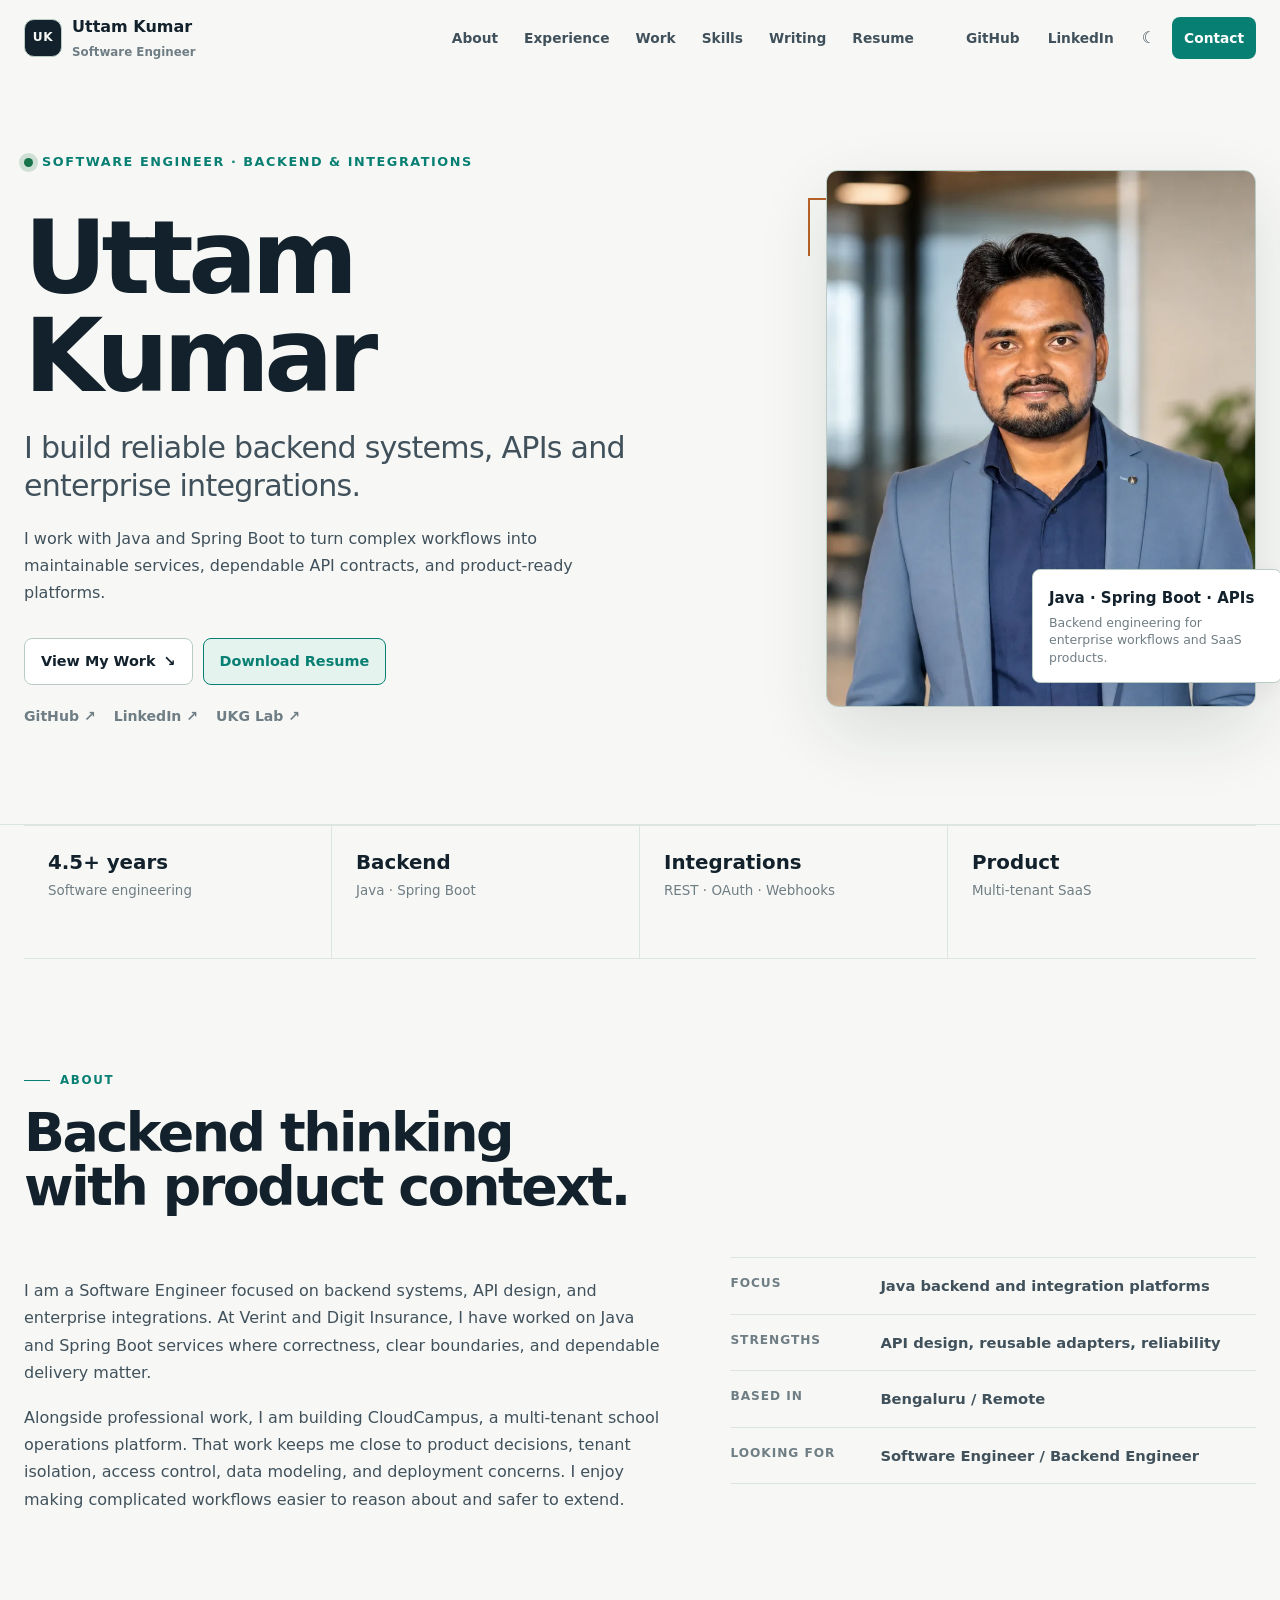
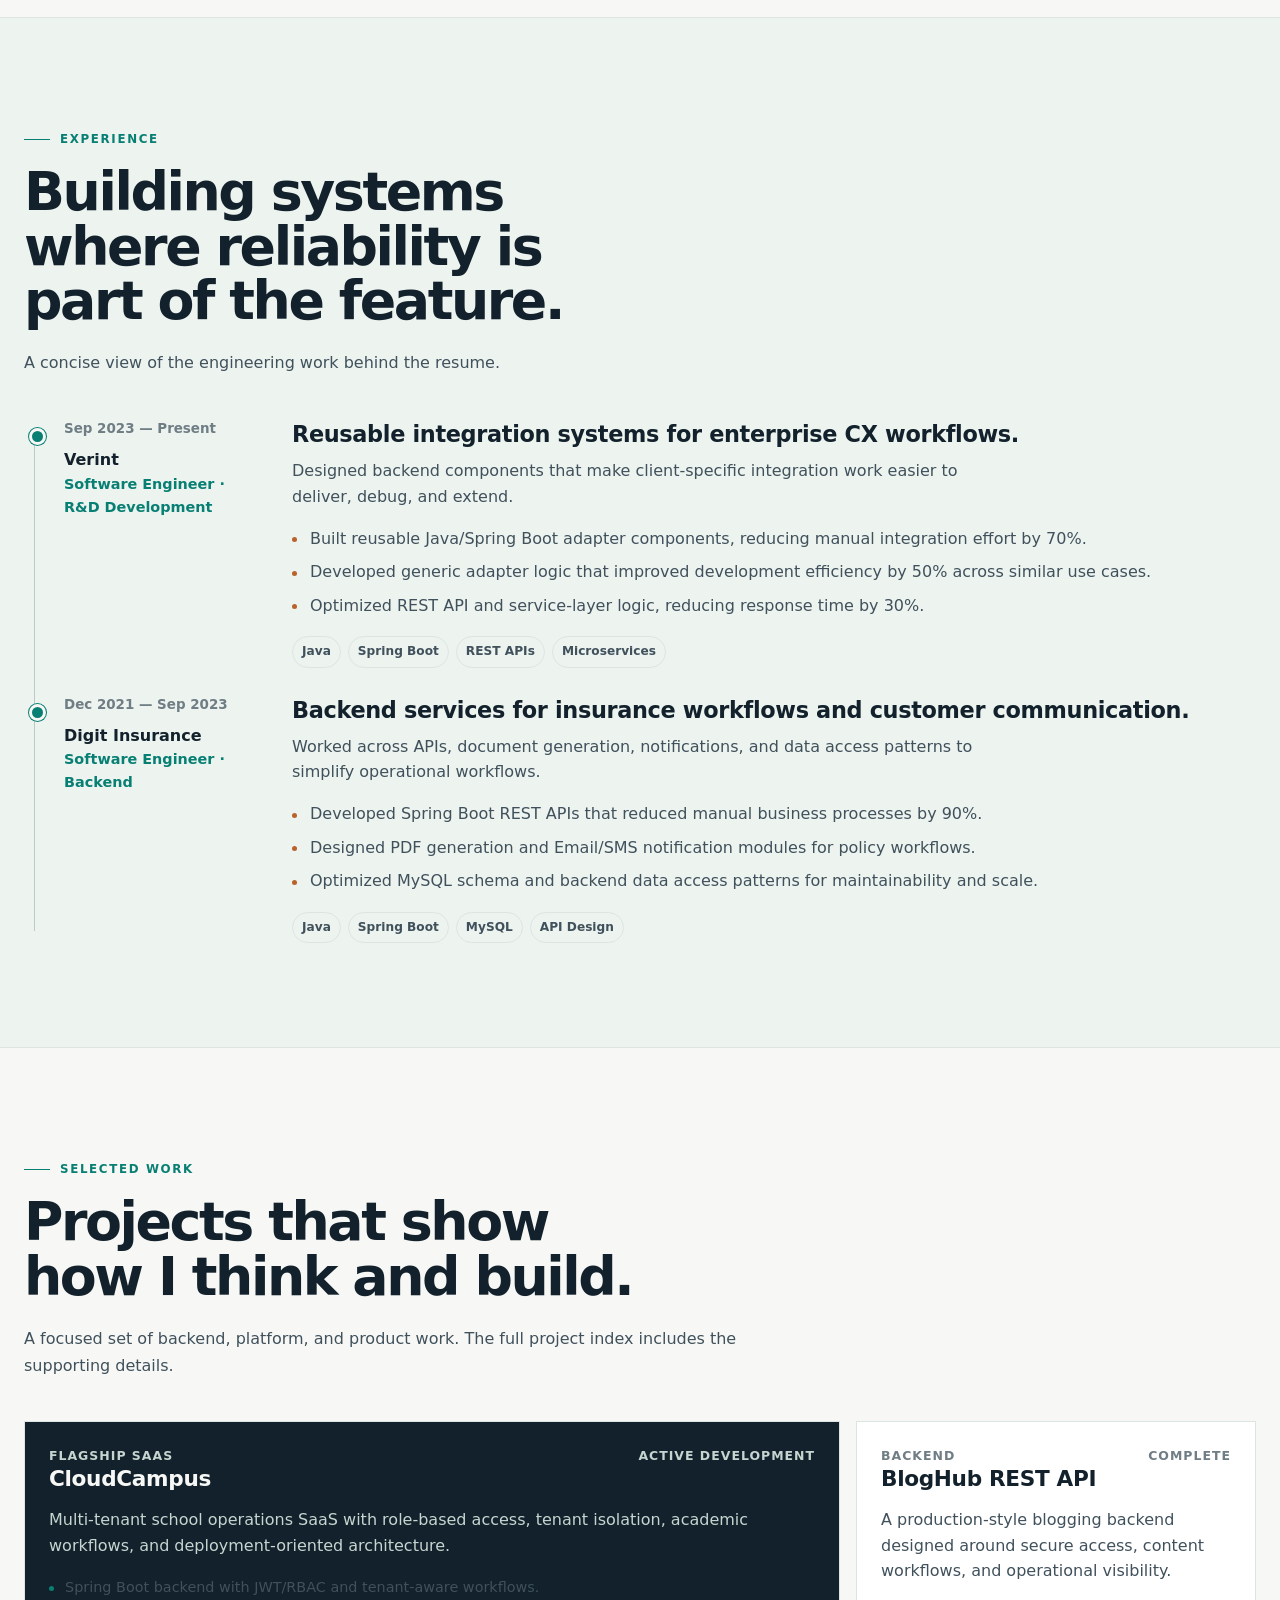
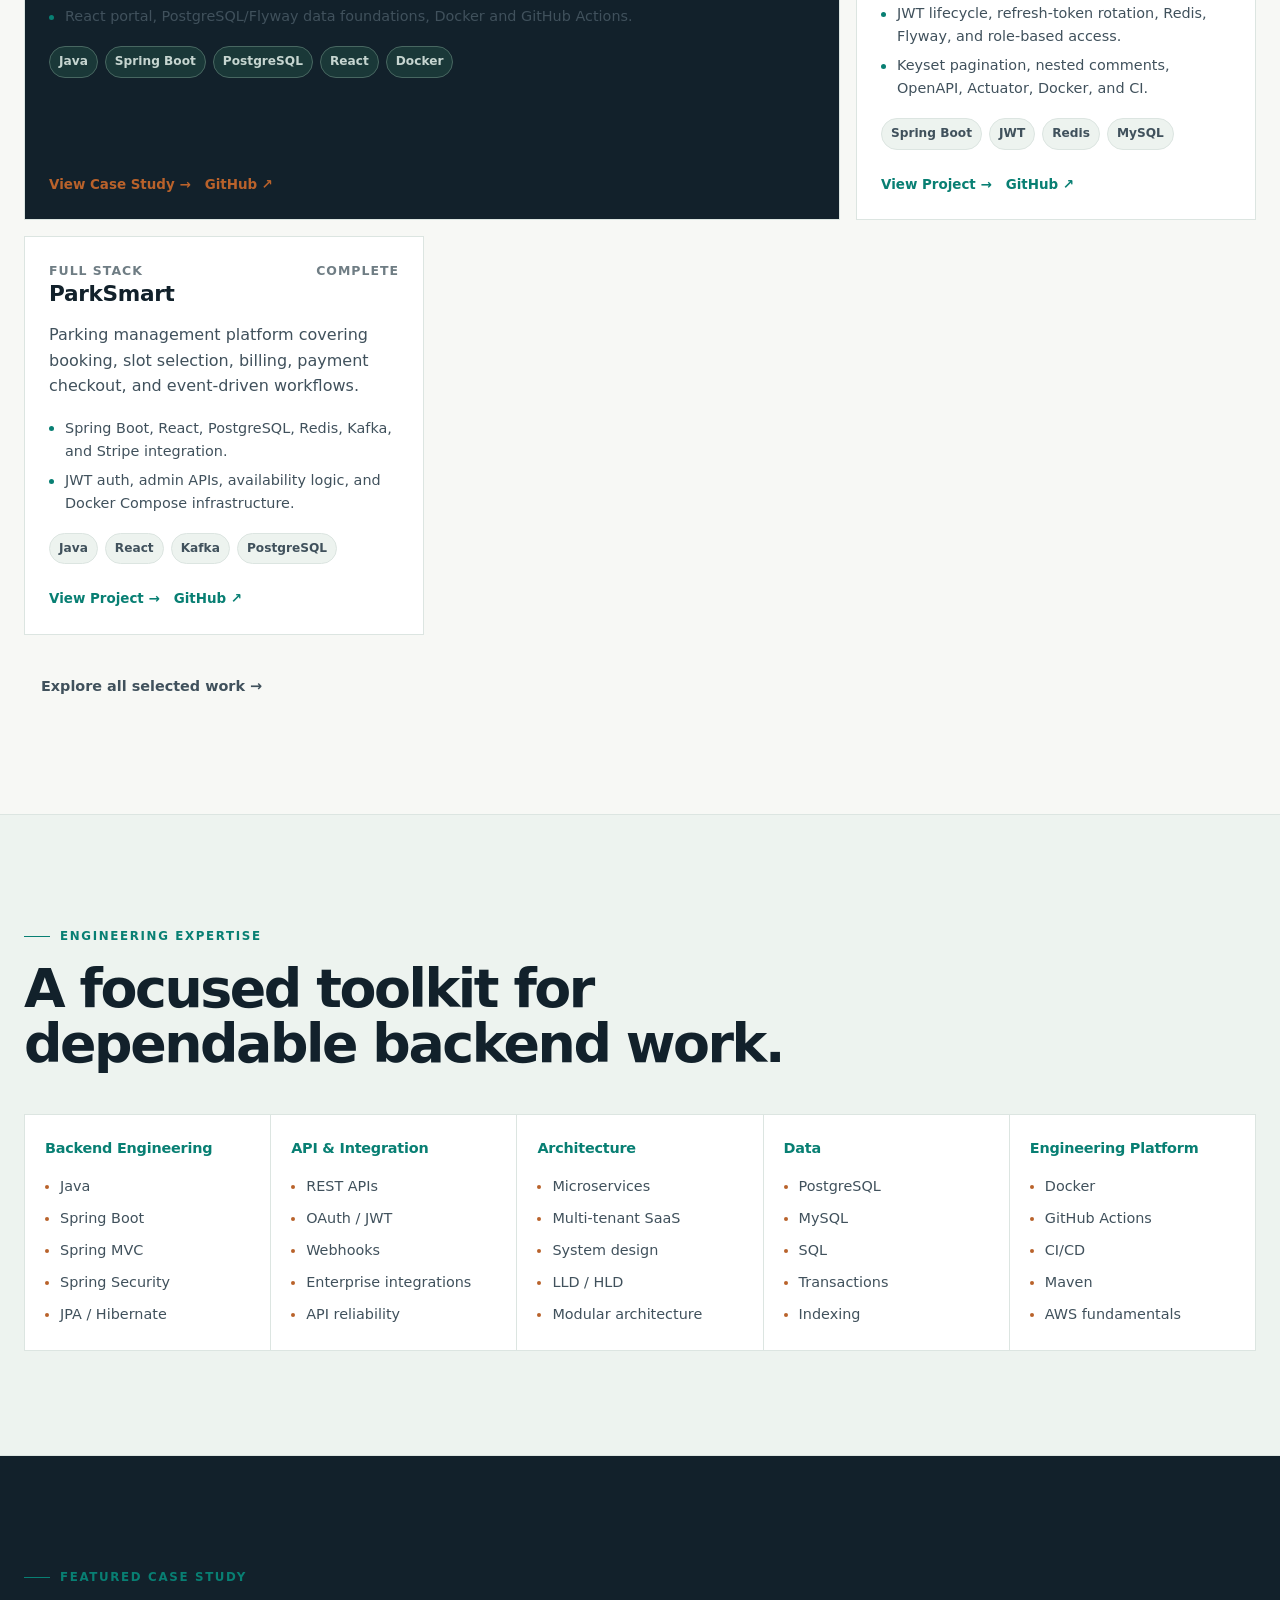
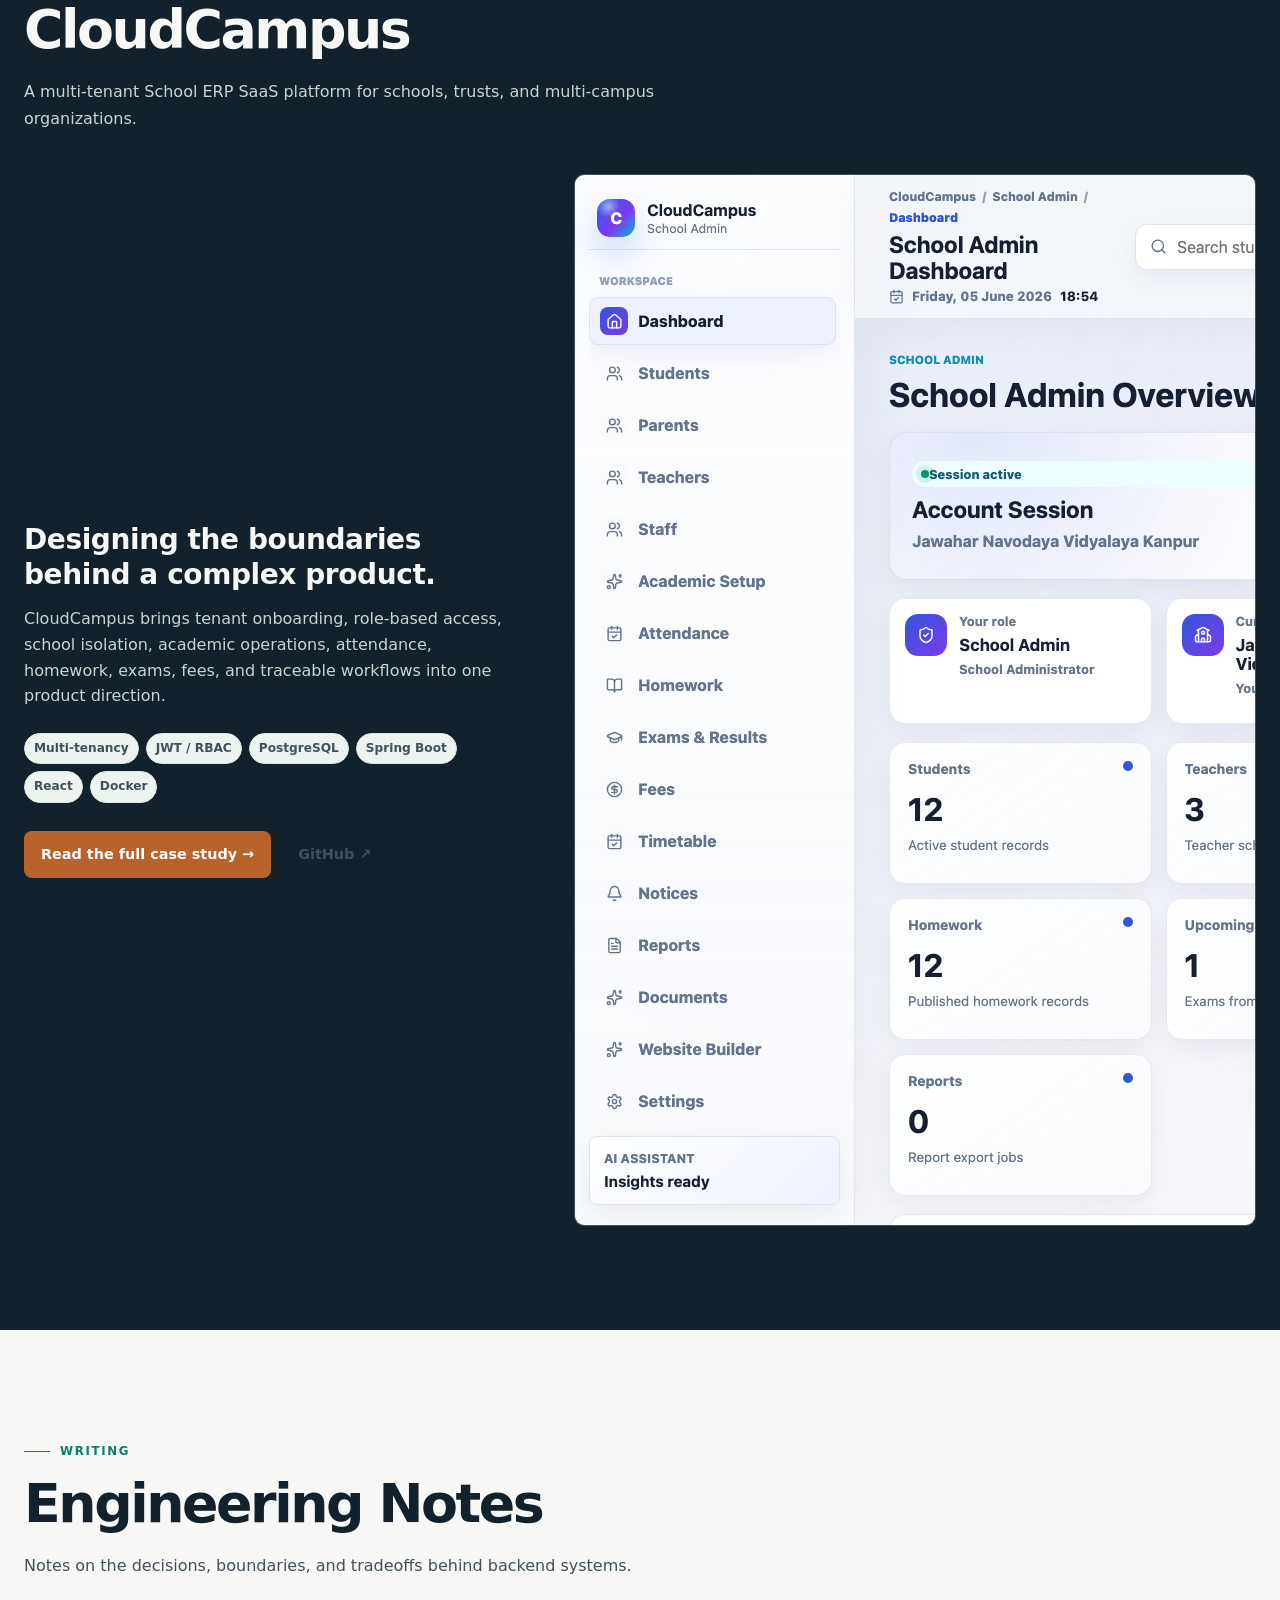
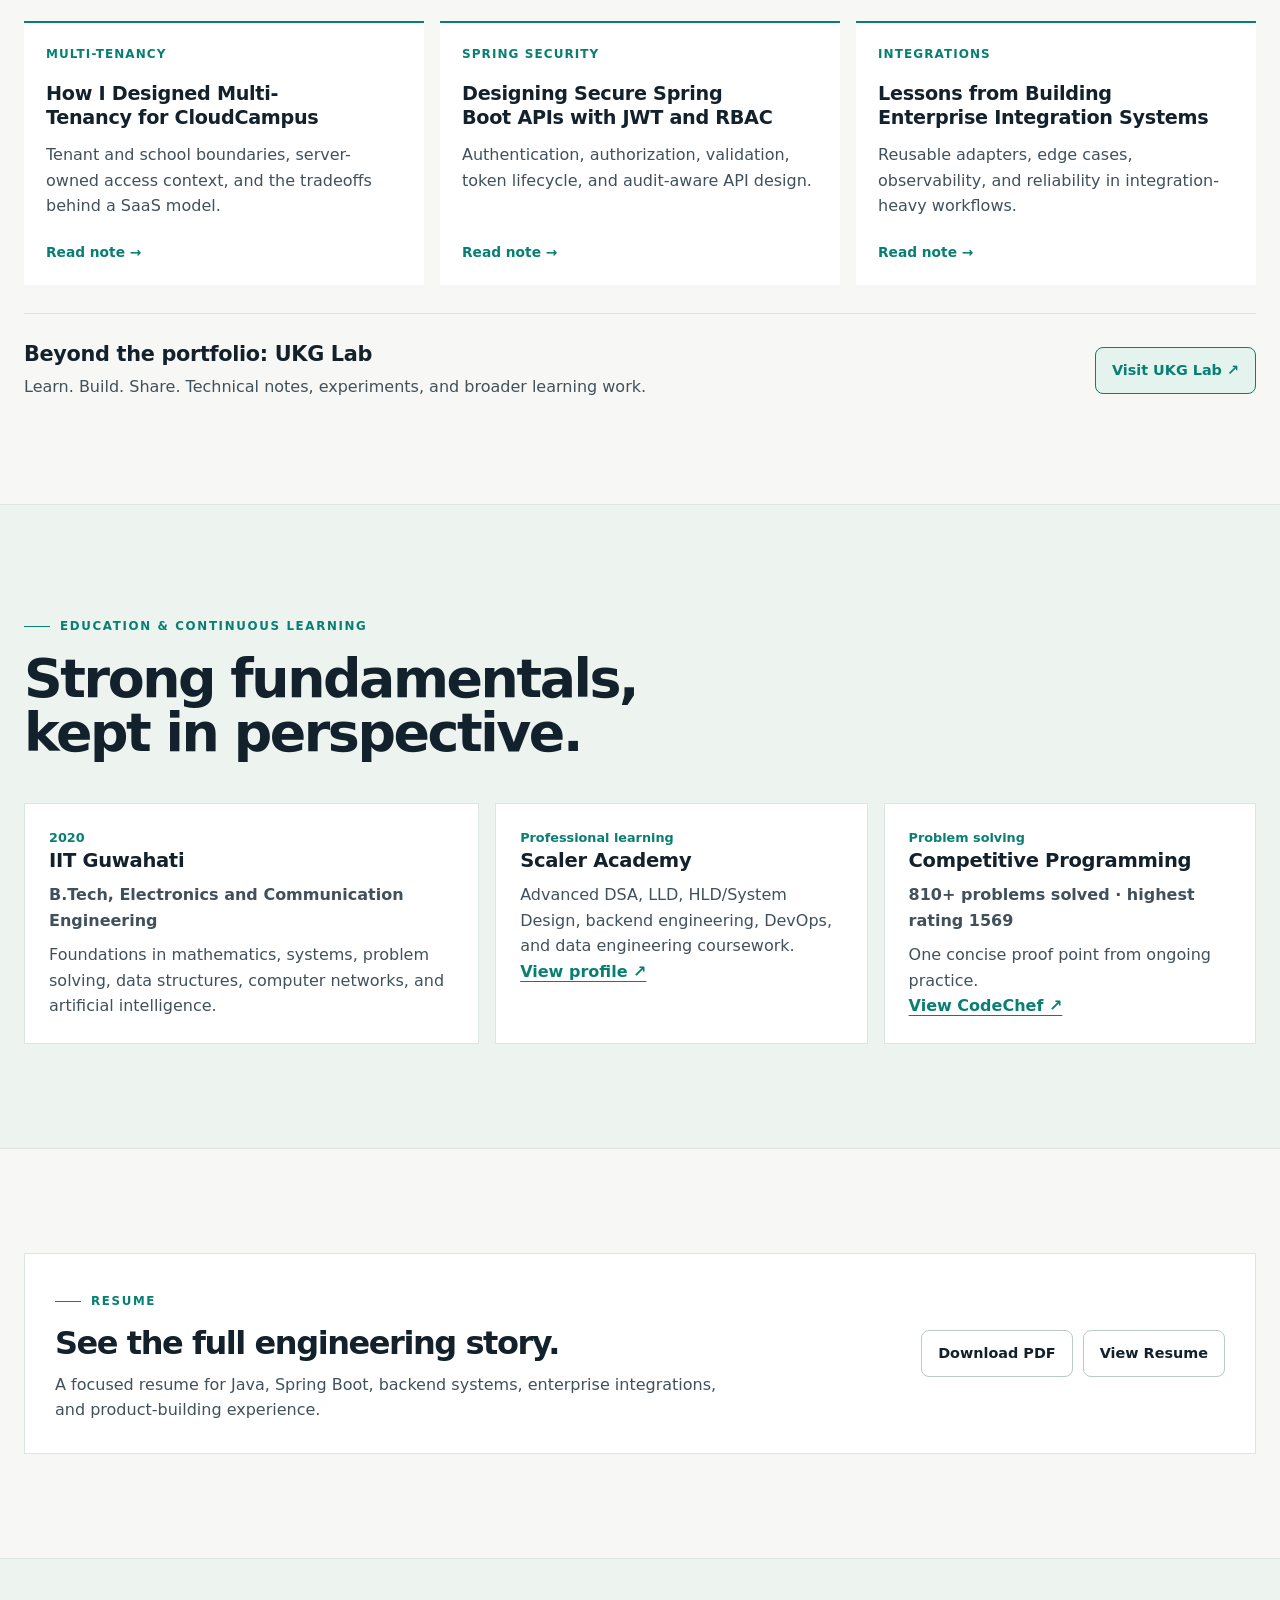
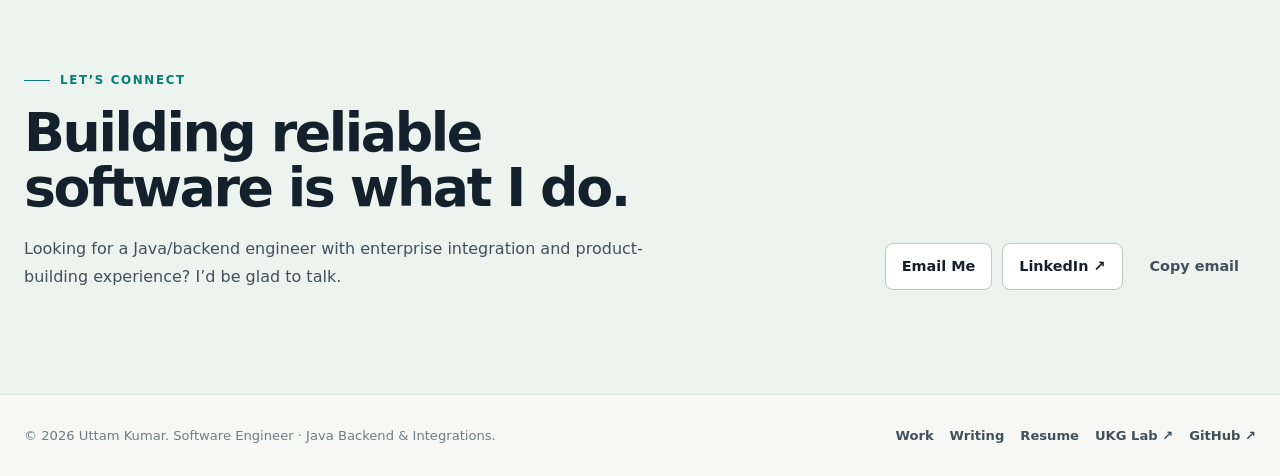
==== commit 29887be8: "Redesign portfolio for backend engineering recruiting" ====
--- a/index.html
+++ b/index.html
@@ -1,2377 +1,252 @@
-<!DOCTYPE html>
+<!doctype html>
 <html lang="en">
 <head>
-  <meta charset="UTF-8">
-  <meta name="viewport" content="width=device-width, initial-scale=1.0">
-  <meta name="description" content="Uttam Kumar is a Java Backend Developer with 4.5+ years of Spring Boot, REST API, React, PostgreSQL, Docker, multi-tenant SaaS, enterprise integration, DSA, and system design experience.">
+  <meta charset="utf-8">
+  <meta name="viewport" content="width=device-width, initial-scale=1">
+  <meta name="description" content="Uttam Kumar is a Software Engineer focused on Java, Spring Boot, backend systems, REST APIs, enterprise integrations, and multi-tenant SaaS.">
   <meta name="author" content="Uttam Kumar">
   <meta name="robots" content="index, follow">
   <link rel="canonical" href="https://uttam.mycloudcampus.in/">
-  <meta property="og:site_name" content="Uttam Kumar | Java Backend Engineer">
-  <meta property="og:title" content="Uttam Kumar | Java Backend Developer | Spring Boot | React">
-  <meta property="og:description" content="Java Backend Developer building scalable backend and full-stack applications with Spring Boot, Java, React, PostgreSQL, Docker, and cloud-ready architecture.">
+  <meta property="og:site_name" content="Uttam Kumar">
+  <meta property="og:title" content="Uttam Kumar | Java Backend & Software Engineer">
+  <meta property="og:description" content="Software Engineer building reliable Java backend systems, APIs, enterprise integrations, and SaaS platforms.">
   <meta property="og:type" content="website">
   <meta property="og:url" content="https://uttam.mycloudcampus.in/">
   <meta property="og:image" content="https://uttam.mycloudcampus.in/assets/images/og-image.png">
   <meta property="og:image:width" content="1200">
   <meta property="og:image:height" content="630">
-  <meta property="og:image:alt" content="Uttam Kumar - Java Backend Engineer and CloudCampus Founder">
+  <meta property="og:image:alt" content="Uttam Kumar, Software Engineer focused on Java backend systems and integrations">
   <meta name="twitter:card" content="summary_large_image">
-  <meta name="twitter:title" content="Uttam Kumar | Java Backend Developer">
-  <meta name="twitter:description" content="Spring Boot, Java, React, PostgreSQL, Docker, multi-tenant SaaS, and enterprise backend systems.">
+  <meta name="twitter:title" content="Uttam Kumar | Java Backend & Software Engineer">
+  <meta name="twitter:description" content="Java, Spring Boot, backend systems, REST APIs, enterprise integrations, and multi-tenant SaaS.">
   <meta name="twitter:image" content="https://uttam.mycloudcampus.in/assets/images/og-image.png">
-  <meta name="twitter:image:alt" content="Uttam Kumar - Java Backend Engineer and CloudCampus Founder">
-  <meta name="theme-color" content="#0f9f8f">
+  <meta name="theme-color" content="#f7f8f5">
   <link rel="icon" href="favicon.svg" type="image/svg+xml">
-  <title>Uttam Kumar | Java Backend Developer | Spring Boot</title>
+  <link rel="stylesheet" href="assets/site.css">
+  <title>Uttam Kumar | Java Backend & Software Engineer</title>
   <script type="application/ld+json">
   {
     "@context": "https://schema.org",
-    "@type": "Person",
-    "name": "Uttam Kumar",
-    "jobTitle": "Java Backend Developer",
-    "url": "https://uttam.mycloudcampus.in/",
-    "image": "https://uttam.mycloudcampus.in/assets/images/uttam-kumar-profile.jpg",
-    "email": "mailto:uttamkumar3797@gmail.com",
-    "alumniOf": {
-      "@type": "CollegeOrUniversity",
-      "name": "Indian Institute of Technology Guwahati"
-    },
-    "sameAs": [
-      "https://github.com/uttamkumar37",
-      "https://linkedin.com/in/uttamkumar37",
-      "https://www.scaler.com/academy/profile/8a2951f7f6c5/",
-      "https://www.codechef.com/users/uttam_iitg"
-    ],
-    "knowsAbout": [
-      "Java",
-      "Spring Boot",
-      "Microservices",
-      "REST APIs",
-      "AWS",
-      "Docker",
-      "Multi-tenant SaaS",
-      "Enterprise Integrations",
-      "Advanced DSA",
-      "System Design",
-      "Low Level Design",
-      "Competitive Programming"
+    "@graph": [
+      {
+        "@type": "Person",
+        "name": "Uttam Kumar",
+        "jobTitle": "Software Engineer",
+        "url": "https://uttam.mycloudcampus.in/",
+        "image": "https://uttam.mycloudcampus.in/assets/images/uttam-kumar-profile.jpg",
+        "email": "mailto:uttamkumar3797@gmail.com",
+        "alumniOf": { "@type": "CollegeOrUniversity", "name": "Indian Institute of Technology Guwahati" },
+        "sameAs": [
+          "https://github.com/uttamkumar37",
+          "https://linkedin.com/in/uttamkumar37",
+          "https://www.scaler.com/academy/profile/8a2951f7f6c5/",
+          "https://www.codechef.com/users/uttam_iitg"
+        ],
+        "knowsAbout": ["Java", "Spring Boot", "Backend Engineering", "REST APIs", "Enterprise Integrations", "Microservices", "PostgreSQL", "Multi-Tenant SaaS", "Docker", "System Design"]
+      },
+      {
+        "@type": "WebSite",
+        "name": "Uttam Kumar Portfolio",
+        "url": "https://uttam.mycloudcampus.in/",
+        "description": "Professional portfolio for Uttam Kumar, Software Engineer focused on Java backend systems and integrations."
+      }
     ]
   }
   </script>
-  <style>
-    :root {
-      color-scheme: light;
-      --bg: #f7fbf8;
-      --surface: #ffffff;
-      --surface-2: #eef8f5;
-      --surface-3: #e3f1ed;
-      --text: #122331;
-      --text-soft: #415464;
-      --muted: #6b7f8e;
-      --line: #d7e6e3;
-      --line-strong: #9fc7c1;
-      --accent: #0f9f8f;
-      --accent-strong: #087a70;
-      --gold: #d88716;
-      --blue: #2563eb;
-      --danger: #fb7185;
-      --radius-sm: 8px;
-      --radius-md: 8px;
-      --radius-lg: 8px;
-      --shadow: 0 24px 70px rgba(20, 85, 96, 0.16);
-      --max: 1180px;
-      --nav-height: 76px;
-      font-family: Inter, ui-sans-serif, system-ui, -apple-system, BlinkMacSystemFont, "Segoe UI", sans-serif;
-    }
-
-    * {
-      box-sizing: border-box;
-    }
-
-    html {
-      scroll-behavior: smooth;
-    }
-
-    body {
-      margin: 0;
-      background:
-        linear-gradient(180deg, #fbfff8 0%, #f7fbf8 42%, #f2faf8 100%),
-        var(--bg);
-      color: var(--text);
-      line-height: 1.6;
-      -webkit-font-smoothing: antialiased;
-      text-rendering: optimizeLegibility;
-    }
-
-    body.nav-open {
-      overflow: hidden;
-    }
-
-    a {
-      color: inherit;
-      text-decoration: none;
-    }
-
-    img {
-      display: block;
-      max-width: 100%;
-    }
-
-    ul {
-      margin: 0;
-      padding: 0;
-    }
-
-    li {
-      list-style: none;
-    }
-
-    :focus-visible {
-      outline: 3px solid rgba(79, 209, 197, 0.75);
-      outline-offset: 4px;
-    }
-
-    .container {
-      width: min(var(--max), calc(100% - 40px));
-      margin: 0 auto;
-    }
-
-    .section {
-      padding: 92px 0;
-      scroll-margin-top: calc(var(--nav-height) + 24px);
-    }
-
-    .section.alt {
-      background: linear-gradient(180deg, rgba(229, 248, 242, 0.78), rgba(255, 255, 255, 0.58));
-      border-block: 1px solid rgba(159, 199, 193, 0.42);
-    }
-
-    .eyebrow {
-      display: inline-flex;
-      align-items: center;
-      gap: 10px;
-      margin-bottom: 16px;
-      color: var(--accent);
-      font-size: 0.76rem;
-      font-weight: 800;
-      letter-spacing: 0.13em;
-      text-transform: uppercase;
-    }
-
-    .eyebrow::before {
-      content: "";
-      width: 28px;
-      height: 1px;
-      background: var(--accent);
-    }
-
-    h1,
-    h2,
-    h3,
-    p {
-      margin: 0;
-    }
-
-    h1 {
-      max-width: 860px;
-      font-size: clamp(2.2rem, 4.7vw, 4.35rem);
-      line-height: 1.04;
-      letter-spacing: 0;
-      overflow-wrap: anywhere;
-    }
-
-    h2 {
-      max-width: 820px;
-      font-size: clamp(2rem, 4.4vw, 3.8rem);
-      line-height: 1.05;
-      letter-spacing: 0;
-    }
-
-    h3 {
-      font-size: 1.13rem;
-      line-height: 1.35;
-    }
-
-    .lead {
-      max-width: 760px;
-      margin-top: 20px;
-      color: var(--text-soft);
-      font-size: clamp(1rem, 1.5vw, 1.2rem);
-      line-height: 1.75;
-    }
-
-    .muted {
-      color: var(--muted);
-    }
-
-    .highlight {
-      color: var(--accent);
-    }
-
-    .site-header {
-      position: sticky;
-      top: 0;
-      z-index: 100;
-      min-height: var(--nav-height);
-      border-bottom: 1px solid rgba(159, 199, 193, 0.46);
-      background: rgba(255, 255, 255, 0.82);
-      backdrop-filter: blur(18px);
-    }
-
-    .nav {
-      min-height: var(--nav-height);
-      display: flex;
-      align-items: center;
-      justify-content: space-between;
-      gap: 24px;
-    }
-
-    .brand {
-      display: flex;
-      align-items: center;
-      gap: 12px;
-      min-width: 220px;
-    }
-
-    .brand-mark {
-      width: 42px;
-      height: 42px;
-      display: grid;
-      place-items: center;
-      border: 1px solid rgba(79, 209, 197, 0.55);
-      border-radius: 12px;
-      background: linear-gradient(145deg, rgba(15, 159, 143, 0.14), rgba(255, 196, 87, 0.22));
-      color: var(--text);
-      font-weight: 900;
-      letter-spacing: 0;
-    }
-
-    .brand-name {
-      font-weight: 850;
-      line-height: 1.1;
-    }
-
-    .brand-role {
-      margin-top: 3px;
-      color: var(--text-soft);
-      font-size: 0.8rem;
-    }
-
-    .nav-links {
-      display: flex;
-      align-items: center;
-      gap: 4px;
-    }
-
-    .nav-links a {
-      border-radius: 999px;
-      color: var(--text-soft);
-      font-size: 0.9rem;
-      font-weight: 700;
-      padding: 10px 13px;
-    }
-
-    .nav-links a:hover {
-      color: var(--text);
-      background: rgba(15, 159, 143, 0.09);
-    }
-
-    .nav-toggle {
-      display: none;
-      width: 44px;
-      height: 44px;
-      border: 1px solid var(--line);
-      border-radius: 12px;
-      background: var(--surface);
-      color: var(--text);
-      cursor: pointer;
-    }
-
-    .nav-toggle span {
-      display: block;
-      width: 20px;
-      height: 2px;
-      margin: 5px auto;
-      border-radius: 999px;
-      background: var(--text);
-      transition: transform 0.2s ease, opacity 0.2s ease;
-    }
-
-    .nav-toggle.active span:nth-child(1) {
-      transform: translateY(7px) rotate(45deg);
-    }
-
-    .nav-toggle.active span:nth-child(2) {
-      opacity: 0;
-    }
-
-    .nav-toggle.active span:nth-child(3) {
-      transform: translateY(-7px) rotate(-45deg);
-    }
-
-    .btn-row {
-      display: flex;
-      flex-wrap: wrap;
-      gap: 12px;
-    }
-
-    .mt-22 {
-      margin-top: 22px;
-    }
-
-    .mt-28 {
-      margin-top: 28px;
-    }
-
-    .btn {
-      display: inline-flex;
-      align-items: center;
-      justify-content: center;
-      min-height: 46px;
-      border: 1px solid var(--line-strong);
-      border-radius: 999px;
-      background: rgba(255, 255, 255, 0.92);
-      color: var(--text);
-      font-weight: 800;
-      padding: 12px 18px;
-      transition: transform 0.2s ease, border-color 0.2s ease, background 0.2s ease;
-    }
-
-    .btn:hover {
-      transform: translateY(-2px);
-      border-color: var(--accent);
-      background: rgba(15, 159, 143, 0.09);
-    }
-
-    .btn.primary {
-      border-color: transparent;
-      background: var(--accent-strong);
-      color: #ffffff;
-    }
-
-    .btn.primary:hover {
-      background: #055f59;
-    }
-
-    .btn.secondary {
-      border-color: rgba(216, 135, 22, 0.42);
-      background: #fff6df;
-      color: #7a4808;
-    }
-
-    .btn:disabled,
-    .btn.disabled {
-      cursor: not-allowed;
-      opacity: 0.62;
-      transform: none;
-    }
-
-    .hero {
-      min-height: auto;
-      display: grid;
-      align-items: center;
-      padding: 48px 0 58px;
-    }
-
-    .hero-grid {
-      display: grid;
-      grid-template-columns: minmax(0, 1.3fr) minmax(280px, 0.7fr);
-      align-items: center;
-      gap: 28px 58px;
-    }
-
-    .hero-copy {
-      grid-column: 1;
-    }
-
-    .hero-greeting {
-      margin-bottom: 8px;
-      color: var(--accent-strong);
-      font-size: clamp(1rem, 1.5vw, 1.18rem);
-      font-weight: 900;
-    }
-
-    .hero-value {
-      max-width: 760px;
-    }
-
-    .availability {
-      display: inline-flex;
-      align-items: center;
-      gap: 10px;
-      margin-bottom: 18px;
-      border: 1px solid rgba(15, 159, 143, 0.34);
-      border-radius: 999px;
-      background: rgba(15, 159, 143, 0.09);
-      color: var(--text-soft);
-      font-size: 0.88rem;
-      font-weight: 750;
-      padding: 8px 13px;
-    }
-
-    .availability::before {
-      content: "";
-      width: 8px;
-      height: 8px;
-      border-radius: 50%;
-      background: var(--accent);
-      box-shadow: 0 0 16px rgba(15, 159, 143, 0.45);
-    }
-
-    .hero-name {
-      margin-top: 18px;
-      color: var(--text-soft);
-      font-size: 1rem;
-      font-weight: 800;
-      letter-spacing: 0.1em;
-      text-transform: uppercase;
-    }
-
-    .hero-actions {
-      margin-top: 30px;
-    }
-
-    .proof-grid {
-      display: grid;
-      grid-template-columns: repeat(3, minmax(0, 1fr));
-      gap: 10px;
-      margin-top: 0;
-    }
-
-    .hero-proof {
-      grid-column: 1;
-      align-self: start;
-    }
-
-    .proof-item,
-    .card,
-    .case-panel,
-    .project-card,
-    .note-card,
-    .resume-panel,
-    .contact-card,
-    .quick-facts-card,
-    .screenshot-card,
-    .system-card {
-      border: 1px solid rgba(159, 199, 193, 0.64);
-      border-radius: var(--radius-md);
-      background: linear-gradient(180deg, rgba(255, 255, 255, 0.98), rgba(248, 253, 251, 0.94));
-      box-shadow: 0 1px 0 rgba(255, 255, 255, 0.9) inset, 0 18px 48px rgba(20, 85, 96, 0.09);
-    }
-
-    .proof-item {
-      padding: 14px;
-      min-height: 88px;
-    }
-
-    .proof-kicker {
-      color: var(--muted);
-      font-size: 0.72rem;
-      font-weight: 800;
-      letter-spacing: 0.08em;
-      text-transform: uppercase;
-    }
-
-    .proof-value {
-      margin-top: 7px;
-      color: var(--text);
-      font-weight: 850;
-      line-height: 1.25;
-    }
-
-    .hero-side {
-      grid-column: 2;
-      grid-row: 1 / span 2;
-      display: grid;
-      gap: 16px;
-      justify-items: end;
-    }
-
-    .portrait-card {
-      justify-self: end;
-      width: min(360px, 100%);
-      border: 1px solid rgba(159, 199, 193, 0.78);
-      border-radius: 28px;
-      background: linear-gradient(180deg, rgba(255, 255, 255, 0.98), rgba(240, 251, 247, 0.95));
-      padding: 16px;
-      box-shadow: var(--shadow);
-    }
-
-    .portrait-frame {
-      aspect-ratio: 4 / 5;
-      overflow: hidden;
-      border-radius: 22px;
-      background: var(--surface-3);
-    }
-
-    .portrait-frame img {
-      width: 100%;
-      height: 100%;
-      object-fit: cover;
-      object-position: center 18%;
-    }
-
-    .portrait-caption {
-      display: grid;
-      gap: 6px;
-      padding: 16px 4px 2px;
-    }
-
-    .portrait-caption strong {
-      font-size: 1.05rem;
-    }
-
-    .portrait-caption span {
-      color: var(--text-soft);
-      font-size: 0.92rem;
-    }
-
-    .quick-facts-card {
-      width: min(360px, 100%);
-      padding: 20px;
-    }
-
-    .quick-facts-card h2 {
-      font-size: 1.08rem;
-      line-height: 1.25;
-      margin-bottom: 14px;
-    }
-
-    .facts-list {
-      display: grid;
-      gap: 10px;
-    }
-
-    .fact-row {
-      display: grid;
-      grid-template-columns: minmax(98px, 0.42fr) minmax(0, 1fr);
-      gap: 12px;
-      align-items: start;
-      border-top: 1px solid rgba(159, 199, 193, 0.52);
-      padding-top: 10px;
-    }
-
-    .fact-row:first-child {
-      border-top: 0;
-      padding-top: 0;
-    }
-
-    .fact-row dt {
-      color: var(--muted);
-      font-size: 0.72rem;
-      font-weight: 850;
-      letter-spacing: 0.07em;
-      text-transform: uppercase;
-    }
-
-    .fact-row dd {
-      margin: 0;
-      color: var(--text);
-      font-size: 0.92rem;
-      font-weight: 750;
-      line-height: 1.35;
-    }
-
-    .snapshot-grid,
-    .summary-grid,
-    .experience-grid,
-    .skills-grid,
-    .notes-grid,
-    .contact-grid,
-    .screenshot-grid,
-    .system-design-grid {
-      display: grid;
-      gap: 16px;
-    }
-
-    .snapshot-grid {
-      grid-template-columns: repeat(auto-fit, minmax(210px, 1fr));
-      margin-top: 34px;
-    }
-
-    .summary-grid {
-      grid-template-columns: 1.1fr 0.9fr;
-      align-items: start;
-      margin-top: 34px;
-    }
-
-    .experience-grid {
-      margin-top: 36px;
-    }
-
-    .skills-grid {
-      grid-template-columns: repeat(auto-fit, minmax(170px, 1fr));
-      margin-top: 34px;
-    }
-
-    .notes-grid {
-      grid-template-columns: repeat(3, minmax(0, 1fr));
-      margin-top: 34px;
-    }
-
-    .contact-grid {
-      grid-template-columns: repeat(4, minmax(0, 1fr));
-      margin-top: 34px;
-    }
-
-    .screenshot-grid {
-      grid-template-columns: repeat(2, minmax(0, 1fr));
-      margin-top: 22px;
-    }
-
-    .system-design-grid {
-      grid-template-columns: repeat(4, minmax(0, 1fr));
-      margin-top: 22px;
-    }
-
-    .card,
-    .note-card,
-    .contact-card,
-    .screenshot-card,
-    .system-card {
-      padding: 22px;
-    }
-
-    .card h3,
-    .note-card h3,
-    .contact-card h3,
-    .screenshot-card h3,
-    .system-card h3 {
-      color: var(--text);
-      margin-bottom: 10px;
-    }
-
-    .card p,
-    .note-card p,
-    .contact-card p,
-    .screenshot-card p,
-    .system-card p {
-      color: var(--text-soft);
-    }
-
-    .inline-link {
-      color: var(--accent-strong);
-      font-weight: 850;
-      text-decoration: underline;
-      text-underline-offset: 3px;
-    }
-
-    .tag-list {
-      display: flex;
-      flex-wrap: wrap;
-      gap: 8px;
-      margin-top: 18px;
-    }
-
-    .tag {
-      border: 1px solid rgba(15, 159, 143, 0.28);
-      border-radius: 999px;
-      background: rgba(15, 159, 143, 0.08);
-      color: var(--accent-strong);
-      font-size: 0.8rem;
-      font-weight: 800;
-      padding: 6px 10px;
-    }
-
-    .trust-note,
-    .proof-note {
-      margin-top: 22px;
-      border: 1px solid rgba(216, 135, 22, 0.38);
-      border-radius: var(--radius-md);
-      background: #fff8e7;
-      color: #6f450d;
-      font-size: 0.92rem;
-      font-weight: 750;
-      padding: 14px 16px;
-    }
-
-    .timeline {
-      display: grid;
-      gap: 18px;
-      margin-top: 34px;
-    }
-
-    .timeline-item {
-      display: grid;
-      grid-template-columns: minmax(190px, 0.36fr) minmax(0, 1fr);
-      gap: 24px;
-      border: 1px solid rgba(159, 199, 193, 0.64);
-      border-radius: var(--radius-lg);
-      background: linear-gradient(180deg, rgba(255, 255, 255, 0.98), rgba(248, 253, 251, 0.94));
-      box-shadow: 0 18px 48px rgba(20, 85, 96, 0.08);
-      padding: 26px;
-    }
-
-    .timeline-meta {
-      color: var(--text-soft);
-    }
-
-    .timeline-meta strong {
-      display: block;
-      color: var(--text);
-      font-size: 1.1rem;
-      margin-bottom: 8px;
-    }
-
-    .timeline-list {
-      display: grid;
-      gap: 12px;
-      color: var(--text-soft);
-    }
-
-    .timeline-list li {
-      position: relative;
-      padding-left: 20px;
-    }
-
-    .timeline-list li::before {
-      content: "";
-      position: absolute;
-      left: 0;
-      top: 0.68em;
-      width: 7px;
-      height: 7px;
-      border-radius: 50%;
-      background: var(--accent);
-    }
-
-    .case-study {
-      margin-top: 34px;
-      display: grid;
-      grid-template-columns: minmax(0, 1.05fr) minmax(320px, 0.95fr);
-      gap: 20px;
-      align-items: start;
-    }
-
-    .case-panel {
-      padding: 28px;
-      border-radius: var(--radius-lg);
-    }
-
-    .case-block {
-      margin-top: 34px;
-    }
-
-    .case-block > p {
-      max-width: 820px;
-      color: var(--text-soft);
-    }
-
-    .case-block h3 {
-      margin-bottom: 10px;
-    }
-
-    .case-panel h3 {
-      margin-bottom: 12px;
-    }
-
-    .case-panel p {
-      color: var(--text-soft);
-    }
-
-    .case-stack {
-      display: grid;
-      gap: 14px;
-    }
-
-    .metric-row {
-      display: grid;
-      grid-template-columns: repeat(3, minmax(0, 1fr));
-      gap: 12px;
-      margin-top: 22px;
-    }
-
-    .metric {
-      border: 1px solid rgba(159, 199, 193, 0.58);
-      border-radius: 14px;
-      padding: 16px;
-      background: rgba(255, 255, 255, 0.7);
-    }
-
-    .metric strong {
-      display: block;
-      color: var(--accent-strong);
-      font-size: 1.25rem;
-      line-height: 1.1;
-    }
-
-    .metric span {
-      display: block;
-      margin-top: 8px;
-      color: var(--text-soft);
-      font-size: 0.88rem;
-    }
-
-    .architecture-grid {
-      display: grid;
-      grid-template-columns: repeat(2, minmax(0, 1fr));
-      gap: 12px;
-      margin-top: 18px;
-    }
-
-    .arch-node {
-      border: 1px dashed rgba(15, 159, 143, 0.38);
-      border-radius: var(--radius-md);
-      background: rgba(255, 255, 255, 0.68);
-      padding: 18px;
-      color: var(--text-soft);
-    }
-
-    .arch-node strong {
-      display: block;
-      color: var(--text);
-      margin-bottom: 6px;
-    }
-
-    .architecture-diagram {
-      display: grid;
-      gap: 14px;
-      margin-top: 22px;
-      border: 1px solid rgba(159, 199, 193, 0.66);
-      border-radius: var(--radius-lg);
-      background: linear-gradient(180deg, rgba(255, 255, 255, 0.96), rgba(243, 251, 248, 0.92));
-      padding: 22px;
-    }
-
-    .diagram-row {
-      display: grid;
-      grid-template-columns: repeat(4, minmax(0, 1fr));
-      gap: 12px;
-    }
-
-    .diagram-node {
-      border: 1px solid rgba(159, 199, 193, 0.62);
-      border-radius: var(--radius-md);
-      background: rgba(255, 255, 255, 0.86);
-      padding: 16px;
-    }
-
-    .diagram-node strong {
-      display: block;
-      margin-bottom: 6px;
-      color: var(--text);
-    }
-
-    .diagram-node span {
-      color: var(--text-soft);
-      font-size: 0.88rem;
-    }
-
-    .diagram-arrow {
-      display: grid;
-      place-items: center;
-      color: var(--accent-strong);
-      font-weight: 900;
-      letter-spacing: 0.12em;
-    }
-
-    .screenshot-card {
-      overflow: hidden;
-      padding: 0;
-    }
-
-    .screenshot-media {
-      aspect-ratio: 16 / 10;
-      overflow: hidden;
-      border-bottom: 1px solid rgba(159, 199, 193, 0.58);
-      background: var(--surface-3);
-    }
-
-    .screenshot-media img {
-      width: 100%;
-      height: 100%;
-      object-fit: cover;
-      object-position: top left;
-    }
-
-    .screenshot-copy {
-      padding: 18px;
-    }
-
-    .screenshot-copy h3,
-    .system-card h3 {
-      margin-bottom: 8px;
-    }
-
-    .project-links {
-      display: flex;
-      flex-wrap: wrap;
-      gap: 8px;
-      margin-top: 2px;
-    }
-
-    .proof-link {
-      display: inline-flex;
-      align-items: center;
-      min-height: 34px;
-      border: 1px solid rgba(15, 159, 143, 0.28);
-      border-radius: 999px;
-      background: rgba(255, 255, 255, 0.8);
-      color: var(--accent-strong);
-      font-size: 0.8rem;
-      font-weight: 850;
-      padding: 7px 11px;
-    }
-
-    .proof-link.muted-link {
-      border-color: rgba(107, 127, 142, 0.32);
-      color: var(--text-soft);
-      background: rgba(255, 255, 255, 0.58);
-    }
-
-    .repo-sync {
-      display: grid;
-      grid-template-columns: repeat(4, minmax(0, 1fr));
-      gap: 12px;
-      margin-top: 28px;
-    }
-
-    .repo-stat {
-      border: 1px solid rgba(159, 199, 193, 0.58);
-      border-radius: var(--radius-md);
-      background: rgba(255, 255, 255, 0.72);
-      padding: 16px;
-    }
-
-    .repo-stat strong {
-      display: block;
-      color: var(--text);
-      font-size: 1.35rem;
-      line-height: 1.1;
-    }
-
-    .repo-stat span {
-      display: block;
-      margin-top: 6px;
-      color: var(--text-soft);
-      font-size: 0.86rem;
-      font-weight: 750;
-    }
-
-    .project-section {
-      margin-top: 42px;
-    }
-
-    .project-section-head {
-      display: flex;
-      align-items: end;
-      justify-content: space-between;
-      gap: 20px;
-      margin-bottom: 18px;
-    }
-
-    .project-section-head h3 {
-      font-size: 1.32rem;
-      line-height: 1.2;
-    }
-
-    .project-section-head p {
-      max-width: 620px;
-      color: var(--text-soft);
-    }
-
-    .project-grid {
-      display: grid;
-      grid-template-columns: repeat(2, minmax(0, 1fr));
-      gap: 18px;
-    }
-
-    .project-card {
-      display: grid;
-      gap: 18px;
-      align-content: start;
-      height: 100%;
-      padding: 24px;
-      transition: transform 0.2s ease, border-color 0.2s ease, box-shadow 0.2s ease;
-    }
-
-    .project-card:hover {
-      transform: translateY(-3px);
-      border-color: rgba(15, 159, 143, 0.5);
-      box-shadow: 0 22px 56px rgba(20, 85, 96, 0.13);
-    }
-
-    .project-card.featured {
-      grid-column: 1 / -1;
-      grid-template-columns: minmax(0, 0.9fr) minmax(0, 1.1fr);
-      align-items: center;
-      border-color: rgba(15, 159, 143, 0.42);
-      background: linear-gradient(135deg, rgba(15, 159, 143, 0.14), rgba(255, 255, 255, 0.96) 45%, rgba(255, 196, 87, 0.18));
-    }
-
-    .project-card.compact {
-      gap: 14px;
-    }
-
-    .project-card.support-repo {
-      background: linear-gradient(180deg, rgba(255, 255, 255, 0.96), rgba(247, 250, 252, 0.94));
-    }
-
-    .project-topline {
-      display: flex;
-      align-items: center;
-      justify-content: space-between;
-      gap: 12px;
-      margin-bottom: 10px;
-    }
-
-    .status {
-      display: inline-flex;
-      border: 1px solid rgba(216, 135, 22, 0.35);
-      border-radius: 999px;
-      background: #fff6df;
-      color: #7a4808;
-      font-size: 0.76rem;
-      font-weight: 850;
-      padding: 5px 9px;
-      white-space: nowrap;
-    }
-
-    .status.implemented {
-      border-color: rgba(15, 159, 143, 0.34);
-      background: rgba(15, 159, 143, 0.09);
-      color: var(--accent-strong);
-    }
-
-    .status.roadmap {
-      border-color: rgba(37, 99, 235, 0.28);
-      background: rgba(37, 99, 235, 0.08);
-      color: #1d4ed8;
-    }
-
-    .status.live {
-      border-color: rgba(15, 159, 143, 0.34);
-      background: rgba(15, 159, 143, 0.09);
-      color: var(--accent-strong);
-    }
-
-    .status.fullstack {
-      border-color: rgba(37, 99, 235, 0.28);
-      background: rgba(37, 99, 235, 0.08);
-      color: #1d4ed8;
-    }
-
-    .status.backend {
-      border-color: rgba(18, 35, 49, 0.18);
-      background: rgba(18, 35, 49, 0.07);
-      color: #26384a;
-    }
-
-    .status.learning {
-      border-color: rgba(216, 135, 22, 0.35);
-      background: #fff6df;
-      color: #7a4808;
-    }
-
-    .status.hidden {
-      border-color: rgba(107, 127, 142, 0.32);
-      background: rgba(107, 127, 142, 0.08);
-      color: var(--text-soft);
-    }
-
-    .project-meta {
-      display: flex;
-      flex-wrap: wrap;
-      gap: 8px;
-      color: var(--muted);
-      font-size: 0.82rem;
-      font-weight: 800;
-    }
-
-    .highlight-list {
-      display: grid;
-      gap: 8px;
-      margin: 0;
-      color: var(--text-soft);
-    }
-
-    .highlight-list li {
-      position: relative;
-      padding-left: 18px;
-    }
-
-    .highlight-list li::before {
-      content: "";
-      position: absolute;
-      left: 0;
-      top: 0.68em;
-      width: 6px;
-      height: 6px;
-      border-radius: 50%;
-      background: var(--accent);
-    }
-
-    .project-card p,
-    .project-card li {
-      color: var(--text-soft);
-    }
-
-    .project-card dl {
-      display: grid;
-      gap: 10px;
-      margin: 0;
-    }
-
-    .project-card dt {
-      color: var(--text);
-      font-weight: 850;
-    }
-
-    .project-card dd {
-      margin: 2px 0 0;
-      color: var(--text-soft);
-    }
-
-    .skill-card h3 {
-      margin-bottom: 12px;
-    }
-
-    .skill-card ul {
-      display: grid;
-      gap: 9px;
-      color: var(--text-soft);
-    }
-
-    .education-feature {
-      grid-column: 1 / -1;
-    }
-
-    .coursework-list {
-      display: grid;
-      grid-template-columns: repeat(2, minmax(0, 1fr));
-      gap: 8px 18px;
-      margin-top: 14px;
-      color: var(--text-soft);
-    }
-
-    .coursework-list li::marker {
-      color: var(--accent-strong);
-    }
-
-    .note-card {
-      display: grid;
-      gap: 14px;
-    }
-
-    .note-card a {
-      color: var(--accent);
-      font-weight: 850;
-    }
-
-    .resume-panel {
-      display: grid;
-      grid-template-columns: minmax(0, 1fr) auto;
-      gap: 28px;
-      align-items: center;
-      margin-top: 34px;
-      padding: 28px;
-      border-radius: var(--radius-lg);
-    }
-
-    .footer {
-      border-top: 1px solid rgba(159, 199, 193, 0.46);
-      padding: 34px 0;
-      color: var(--muted);
-    }
-
-    .footer-inner {
-      display: flex;
-      align-items: center;
-      justify-content: space-between;
-      gap: 20px;
-      flex-wrap: wrap;
-    }
-
-    .footer-links {
-      display: flex;
-      gap: 14px;
-      flex-wrap: wrap;
-    }
-
-    .footer a {
-      color: var(--text-soft);
-      font-weight: 750;
-    }
-
-    @media (max-width: 1050px) {
-      .proof-grid,
-      .skills-grid,
-      .contact-grid,
-      .repo-sync {
-        grid-template-columns: repeat(2, minmax(0, 1fr));
-      }
-
-      .snapshot-grid,
-      .notes-grid {
-        grid-template-columns: repeat(2, minmax(0, 1fr));
-      }
-
-      .case-study,
-      .summary-grid,
-      .project-card.featured,
-      .system-design-grid {
-        grid-template-columns: 1fr;
-      }
-    }
-
-    @media (max-width: 840px) {
-      :root {
-        --nav-height: 68px;
-      }
-
-      .container {
-        width: min(100% - 28px, var(--max));
-      }
-
-      .section {
-        padding: 68px 0;
-      }
-
-      .nav-toggle {
-        display: block;
-      }
-
-      .nav-links {
-        position: fixed;
-        inset: var(--nav-height) 14px auto;
-        display: none;
-        flex-direction: column;
-        align-items: stretch;
-        border: 1px solid var(--line);
-        border-radius: 18px;
-        background: rgba(255, 255, 255, 0.98);
-        padding: 12px;
-        box-shadow: var(--shadow);
-      }
-
-      .nav-links.open {
-        display: flex;
-      }
-
-      .nav-links a {
-        padding: 13px 14px;
-      }
-
-      .hero {
-        min-height: auto;
-        padding: 34px 0 54px;
-      }
-
-      .hero-grid {
-        grid-template-columns: 1fr;
-        gap: 28px;
-      }
-
-      .hero-copy,
-      .hero-side,
-      .hero-proof {
-        grid-column: auto;
-        grid-row: auto;
-      }
-
-      .hero-side {
-        justify-items: start;
-      }
-
-      .portrait-card {
-        width: min(260px, 70vw);
-        justify-self: start;
-        padding: 10px;
-        border-radius: 22px;
-      }
-
-      .quick-facts-card {
-        width: 100%;
-      }
-
-      .portrait-frame {
-        border-radius: 16px;
-      }
-
-      .portrait-caption {
-        display: none;
-      }
-
-      .hero-name {
-        margin-top: 18px;
-      }
-
-      .proof-grid {
-        grid-template-columns: repeat(2, minmax(0, 1fr));
-      }
-
-      .proof-item {
-        min-height: auto;
-      }
-
-      .timeline-item {
-        grid-template-columns: 1fr;
-        padding: 22px;
-      }
-
-      .project-grid {
-        grid-template-columns: 1fr;
-      }
-
-      .project-section-head {
-        display: grid;
-        align-items: start;
-      }
-
-      .resume-panel {
-        grid-template-columns: 1fr;
-      }
-    }
-
-    @media (max-width: 560px) {
-      .hero {
-        padding: 24px 0 42px;
-      }
-
-      .hero-grid {
-        gap: 18px;
-      }
-
-      .portrait-card {
-        width: min(220px, 62vw);
-        padding: 8px;
-        border-radius: 16px;
-      }
-
-      .portrait-frame {
-        border-radius: 12px;
-      }
-
-      h1 {
-        max-width: 100%;
-        font-size: 1.82rem;
-        line-height: 1.12;
-      }
-
-      h2 {
-        font-size: 2rem;
-      }
-
-      .lead {
-        margin-top: 16px;
-        font-size: 0.96rem;
-      }
-
-      .availability {
-        font-size: 0.82rem;
-      }
-
-      .btn-row,
-      .hero-actions {
-        width: 100%;
-      }
-
-      .btn {
-        width: 100%;
-      }
-
-      .proof-grid,
-      .snapshot-grid,
-      .skills-grid,
-      .notes-grid,
-      .contact-grid,
-      .repo-sync,
-      .coursework-list,
-      .metric-row,
-      .architecture-grid,
-      .screenshot-grid,
-      .diagram-row {
-        grid-template-columns: 1fr;
-      }
-
-      .project-topline {
-        align-items: flex-start;
-        flex-wrap: wrap;
-      }
-
-      .card,
-      .project-card,
-      .case-panel,
-      .note-card,
-      .contact-card,
-      .resume-panel,
-      .system-card {
-        padding: 20px;
-      }
-
-      .fact-row {
-        grid-template-columns: 1fr;
-        gap: 4px;
-      }
-    }
-
-    @media (prefers-reduced-motion: reduce) {
-      *,
-      *::before,
-      *::after {
-        scroll-behavior: auto !important;
-        transition-duration: 0.01ms !important;
-        animation-duration: 0.01ms !important;
-        animation-iteration-count: 1 !important;
-      }
-    }
-  </style>
 </head>
 <body>
+  <a class="skip-link" href="#main-content">Skip to content</a>
   <header class="site-header">
     <div class="container nav">
-      <a class="brand" href="#home">
+      <a class="brand" href="./" aria-label="Uttam Kumar home">
         <span class="brand-mark" aria-hidden="true">UK</span>
-        <span>
-          <span class="brand-name">Uttam Kumar</span>
-          <span class="brand-role">Java Backend Engineer</span>
-        </span>
+        <span><span class="brand-name" data-profile="name">Uttam Kumar</span><span class="brand-role">Software Engineer</span></span>
       </a>
-      <button class="nav-toggle" type="button" aria-label="Toggle navigation" aria-expanded="false">
-        <span></span>
-        <span></span>
-        <span></span>
+      <button class="nav-toggle" type="button" aria-label="Open navigation" aria-expanded="false">
+        <span></span><span></span><span></span>
       </button>
       <nav class="nav-links" aria-label="Primary navigation">
-        <a href="#home">Home</a>
+        <a href="#about">About</a>
         <a href="#experience">Experience</a>
-        <a href="#cloudcampus">CloudCampus</a>
-        <a href="#projects">Projects</a>
-        <a href="#writing">Writing</a>
-        <a href="#resume">Resume</a>
-        <a href="#contact">Contact</a>
+        <a href="projects/">Work</a>
+        <a href="#skills">Skills</a>
+        <a href="writing/">Writing</a>
+        <a href="resume/">Resume</a>
       </nav>
+      <div class="nav-actions">
+        <a class="nav-quiet" href="https://github.com/uttamkumar37" target="_blank" rel="noopener noreferrer" aria-label="GitHub profile">GitHub</a>
+        <a class="nav-quiet" href="https://linkedin.com/in/uttamkumar37" target="_blank" rel="noopener noreferrer" aria-label="LinkedIn profile">LinkedIn</a>
+        <button class="theme-toggle" type="button" data-theme-toggle aria-label="Switch theme" title="Switch theme"><span class="theme-icon" aria-hidden="true">☾</span></button>
+        <a class="nav-contact" href="#contact">Contact</a>
+      </div>
     </div>
   </header>
 
-  <main>
+  <main id="main-content">
     <section id="home" class="hero">
       <div class="container hero-grid">
-        <div class="hero-copy">
-          <div class="availability">Open to Java Backend / SDE-2 roles</div>
-          <p class="hero-greeting">Hi, I&#39;m Uttam Kumar</p>
-          <h1>Java Backend Developer</h1>
-          <p class="lead hero-value">
-            I build scalable backend and full-stack applications using Spring Boot, Java, React, PostgreSQL, Docker, and cloud-ready architecture.
-          </p>
-          <div class="btn-row hero-actions">
-            <a class="btn primary" href="#projects">View Projects</a>
-            <a class="btn secondary" href="resume/Uttam_Kumar_Java_Backend_Engineer_4_Plus_Yrs_Resume.pdf" download>Download Resume</a>
-            <a class="btn" href="https://github.com/uttamkumar37" target="_blank" rel="noopener noreferrer">GitHub</a>
-            <a class="btn" href="https://linkedin.com/in/uttamkumar37" target="_blank" rel="noopener noreferrer">LinkedIn</a>
-          </div>
-          <p class="hero-name">IIT Guwahati · Verint · Digit Insurance · CloudCampus Founder · Scaler Academy</p>
-        </div>
-
-        <div class="hero-side">
-          <aside class="portrait-card" aria-label="Uttam Kumar profile photo">
-            <div class="portrait-frame">
-              <picture>
-                <source srcset="assets/images/uttam-kumar-linkedin.webp" type="image/webp">
-                <img src="assets/images/Uttam_linkedin.png" alt="Uttam Kumar, Java Backend Engineer and CloudCampus founder" width="1122" height="1402" fetchpriority="high">
-              </picture>
-            </div>
-            <div class="portrait-caption">
-              <strong>Uttam Kumar</strong>
-              <span>Java Backend Engineer · CloudCampus Founder</span>
-            </div>
-          </aside>
-
-          <aside class="quick-facts-card" aria-labelledby="quick-facts-title">
-            <h2 id="quick-facts-title">Recruiter Quick Facts</h2>
-            <dl class="facts-list">
-              <div class="fact-row">
-                <dt>Role target</dt>
-                <dd>Java Backend / SDE-2</dd>
-              </div>
-              <div class="fact-row">
-                <dt>Experience</dt>
-                <dd>4.5+ years</dd>
-              </div>
-              <div class="fact-row">
-                <dt>Location</dt>
-                <dd>Bengaluru / Remote</dd>
-              </div>
-              <div class="fact-row">
-                <dt>Core stack</dt>
-                <dd>Java, Spring Boot, REST APIs, Microservices, PostgreSQL, Docker</dd>
-              </div>
-              <div class="fact-row">
-                <dt>Strong areas</dt>
-                <dd>Backend design, enterprise integrations, multi-tenant SaaS, API reliability</dd>
-              </div>
-              <div class="fact-row">
-                <dt>Notice period</dt>
-                <dd>30 days</dd>
-              </div>
-            </dl>
-          </aside>
-        </div>
-
-        <ul class="proof-grid hero-proof">
-          <li class="proof-item">
-            <div class="proof-kicker">Experience</div>
-            <div class="proof-value">4.5+ years backend engineering</div>
-          </li>
-          <li class="proof-item">
-            <div class="proof-kicker">Education</div>
-            <div class="proof-value">IIT Guwahati graduate</div>
-          </li>
-          <li class="proof-item">
-            <div class="proof-kicker">Companies</div>
-            <div class="proof-value">Verint + Digit Insurance</div>
-          </li>
-          <li class="proof-item">
-            <div class="proof-kicker">Product</div>
-            <div class="proof-value">Founder, CloudCampus</div>
-          </li>
-          <li class="proof-item">
-            <div class="proof-kicker">Scaler Academy</div>
-            <div class="proof-value">Advanced DSA · LLD · HLD</div>
-          </li>
-          <li class="proof-item">
-            <div class="proof-kicker">Coding Practice</div>
-            <div class="proof-value">CodeChef: 810 problems solved</div>
-          </li>
-        </ul>
-      </div>
-    </section>
-
-    <section id="snapshot" class="section alt">
-      <div class="container">
-        <span class="eyebrow">Recruiter snapshot</span>
-        <h2>Why recruiters should notice me.</h2>
-        <p class="lead">
-          A backend-first profile with academic signal, product ownership, and measurable enterprise delivery.
-        </p>
-        <div class="snapshot-grid">
-          <article class="card">
-            <h3>Backend Depth</h3>
-            <p>4.5+ years building Java/Spring Boot APIs, enterprise integrations, and workflow automation systems.</p>
-          </article>
-          <article class="card">
-            <h3>IIT + Scaler Foundation</h3>
-            <p>IIT Guwahati graduate with Scaler Academy coursework across Advanced DSA, LLD, HLD/System Design, Backend LLD, DevOps, Data Engineering, Product, and Full-stack fundamentals.</p>
-          </article>
-          <article class="card">
-            <h3>Product Ownership</h3>
-            <p>Founder of CloudCampus, a multi-tenant School ERP SaaS platform under active development.</p>
-          </article>
-          <article class="card">
-            <h3>Business Impact</h3>
-            <p>Delivered backend automation and API improvements that reduced manual work and improved delivery efficiency.</p>
-          </article>
-          <article class="card">
-            <h3>Competitive Coding Proof</h3>
-            <p>Active CodeChef profile with 810 problems solved, 25 contests, Problem Solver Gold badge, Contest Contender Silver badge, and highest rating 1569.</p>
-          </article>
-        </div>
-        <p class="trust-note">Impact numbers are based on internal project outcomes and delivery observations; confidential implementation details are omitted.</p>
+        <div class="hero-copy reveal">
+          <div class="hero-kicker">Software Engineer · Backend &amp; Integrations</div>
+          <h1 class="hero-title" data-profile="name">Uttam Kumar</h1>
+          <p class="hero-statement">I build reliable backend systems, APIs and enterprise integrations.</p>
+          <p class="lead">I work with Java and Spring Boot to turn complex workflows into maintainable services, dependable API contracts, and product-ready platforms.</p>
+          <div class="button-row hero-actions">
+            <a class="button button-primary" href="#work">View My Work <span aria-hidden="true">↘</span></a>
+            <a class="button button-secondary" data-profile-href="resume" href="/resume/Uttam_Kumar_Java_Backend_Engineer_4_Plus_Yrs_Resume.pdf" download>Download Resume</a>
+          </div>
+          <div class="hero-socials" aria-label="Social links">
+            <a href="https://github.com/uttamkumar37" target="_blank" rel="noopener noreferrer">GitHub ↗</a>
+            <a href="https://linkedin.com/in/uttamkumar37" target="_blank" rel="noopener noreferrer">LinkedIn ↗</a>
+            <a href="https://ukglab.com" target="_blank" rel="noopener noreferrer">UKG Lab ↗</a>
+          </div>
+        </div>
+        <div class="portrait-wrap reveal">
+          <div class="portrait-frame">
+            <picture>
+              <source srcset="assets/images/uttam-kumar-linkedin.webp" type="image/webp">
+              <img src="assets/images/Uttam_linkedin.png" alt="Uttam Kumar, Software Engineer focused on Java backend systems" width="1122" height="1402" fetchpriority="high">
+            </picture>
+          </div>
+          <div class="portrait-caption"><strong>Java · Spring Boot · APIs</strong><span>Backend engineering for enterprise workflows and SaaS products.</span></div>
+        </div>
+      </div>
+    </section>
+
+    <section id="snapshot" aria-label="Professional snapshot">
+      <div class="container">
+        <div class="metric-strip">
+          <div class="metric-item"><div class="metric-value" data-profile="career.experience">4.5+ years</div><div class="metric-label">Software engineering</div></div>
+          <div class="metric-item"><div class="metric-value">Backend</div><div class="metric-label">Java · Spring Boot</div></div>
+          <div class="metric-item"><div class="metric-value">Integrations</div><div class="metric-label">REST · OAuth · Webhooks</div></div>
+          <div class="metric-item"><div class="metric-value">Product</div><div class="metric-label">Multi-tenant SaaS</div></div>
+        </div>
       </div>
     </section>
 
     <section id="about" class="section">
       <div class="container">
-        <span class="eyebrow">Professional summary</span>
-        <h2>Backend engineer with enterprise execution and SaaS product ownership.</h2>
-        <div class="summary-grid">
-          <article class="card">
-            <p>
-              I design and build backend systems with Java, Spring Boot, REST APIs, microservices, and relational databases. My work spans enterprise CX integration systems at Verint and insurance workflow platforms at Digit Insurance.
-            </p>
-            <p class="lead">
-              I focus on API design, reusable backend components, validation, exception handling, logging, debugging, database access patterns, and maintainable service architecture.
-            </p>
-          </article>
-          <article class="card">
-            <h3>Current focus</h3>
-            <p>
-              Building CloudCampus as a serious multi-tenant School ERP SaaS platform with tenant onboarding, role-based access, secure authentication, school isolation, audit logging, and deployment-oriented documentation.
-            </p>
-            <div class="tag-list">
-              <span class="tag">Java</span>
-              <span class="tag">Spring Boot</span>
-              <span class="tag">Microservices</span>
-              <span class="tag">Multi-Tenant SaaS</span>
-              <span class="tag">AWS</span>
-              <span class="tag">Docker</span>
-            </div>
-          </article>
-        </div>
-      </div>
-    </section>
-
-    <section id="experience" class="section alt">
-      <div class="container">
-        <span class="eyebrow">Experience</span>
-        <h2>SDE-2 backend impact across enterprise and product environments.</h2>
+        <div class="section-heading"><span class="eyebrow">About</span><h2>Backend thinking with product context.</h2></div>
+        <div class="about-grid">
+          <div class="about-copy">
+            <p class="section-copy">I am a Software Engineer focused on backend systems, API design, and enterprise integrations. At Verint and Digit Insurance, I have worked on Java and Spring Boot services where correctness, clear boundaries, and dependable delivery matter.</p>
+            <p class="section-copy">Alongside professional work, I am building CloudCampus, a multi-tenant school operations platform. That work keeps me close to product decisions, tenant isolation, access control, data modeling, and deployment concerns. I enjoy making complicated workflows easier to reason about and safer to extend.</p>
+          </div>
+          <dl class="signal-list">
+            <div><dt>Focus</dt><dd>Java backend and integration platforms</dd></div>
+            <div><dt>Strengths</dt><dd>API design, reusable adapters, reliability</dd></div>
+            <div><dt>Based in</dt><dd data-profile="career.location">Bengaluru / Remote</dd></div>
+            <div><dt>Looking for</dt><dd data-profile="career.targetRole">Software Engineer / Backend Engineer</dd></div>
+          </dl>
+        </div>
+      </div>
+    </section>
+
+    <section id="experience" class="section section-band">
+      <div class="container">
+        <div class="section-heading"><span class="eyebrow">Experience</span><h2>Building systems where reliability is part of the feature.</h2><p class="section-copy">A concise view of the engineering work behind the resume.</p></div>
         <div class="timeline">
           <article class="timeline-item">
-            <div class="timeline-meta">
-              <strong>Software Engineer - R&amp;D - Development</strong>
-              <span>Verint · Sep 2023 - Present · Bengaluru</span>
-            </div>
-            <ul class="timeline-list">
-              <li>Designed reusable Java/Spring Boot integration adapters for enterprise CX workflows, reducing repeated client-specific implementation effort by 50% and manual integration operations by 70%.</li>
-              <li>Built modular backend automation flows for integration-heavy enterprise workflows with clear validation, edge-case handling, and service-level debugging support.</li>
-              <li>Optimized REST API and service-layer logic, improving response time by 30% while strengthening reliability for business-critical integration paths.</li>
-              <li>Improved maintainability through reusable adapter design, logging improvements, and safer extension patterns for client-specific workflows.</li>
-            </ul>
-          </article>
-
+            <div><div class="timeline-time">Sep 2023 — Present</div><div class="timeline-company">Verint</div><div class="timeline-role">Software Engineer · R&amp;D Development</div></div>
+            <div class="timeline-content"><h3>Reusable integration systems for enterprise CX workflows.</h3><p>Designed backend components that make client-specific integration work easier to deliver, debug, and extend.</p><ul class="timeline-list"><li>Built reusable Java/Spring Boot adapter components, reducing manual integration effort by 70%.</li><li>Developed generic adapter logic that improved development efficiency by 50% across similar use cases.</li><li>Optimized REST API and service-layer logic, reducing response time by 30%.</li></ul><div class="tag-list"><span class="tag">Java</span><span class="tag">Spring Boot</span><span class="tag">REST APIs</span><span class="tag">Microservices</span></div></div>
+          </article>
           <article class="timeline-item">
-            <div class="timeline-meta">
-              <strong>Software Engineer (Backend)</strong>
-              <span>Digit Insurance · Dec 2021 - Sep 2023 · Bengaluru</span>
-            </div>
-            <ul class="timeline-list">
-              <li>Built and optimized Spring Boot REST APIs for insurance policy and claims workflows, reducing manual document handling by 90% and improving policy issuance reliability.</li>
-              <li>Designed PDF generation and Email/SMS notification modules that improved document processing and customer communication workflows.</li>
-              <li>Optimized MySQL schema and backend data access patterns to improve performance, scalability, and maintainability of core services.</li>
-              <li>Refactored validation, exception handling, API structure, and code organization to support safer feature extension.</li>
-            </ul>
-          </article>
-        </div>
-      </div>
-    </section>
-
-    <section id="cloudcampus" class="section">
-      <div class="container">
-        <span class="eyebrow">Flagship case study</span>
-        <h2>CloudCampus - AI-ready Multi-Tenant School ERP SaaS.</h2>
-        <p class="lead">
-          CloudCampus is an AI-ready multi-tenant School ERP SaaS platform for schools, trusts, and multi-campus organizations. It includes tenant onboarding, role-based access, secure authentication, school isolation, student/staff workflows, academic setup, attendance, homework, exams, fees, notices, reports, audit logging, and deployment-oriented documentation.
-        </p>
-
-        <div class="case-study">
-          <div class="case-stack">
-            <article class="case-panel">
-              <h3>Problem</h3>
-              <p>Schools need centralized digital workflows for academics, staff, students, parents, fees, communication, documents, and administration. Manual operations make reporting, access control, and multi-campus expansion difficult.</p>
-            </article>
-            <article class="case-panel">
-              <h3>Solution</h3>
-              <p>CloudCampus models schools as a multi-tenant SaaS platform with role-specific portals, secure onboarding, server-derived tenant/school context, API-first workflows, and controlled staging deployment documentation.</p>
-            </article>
-            <article class="case-panel">
-              <h3>My Role</h3>
-              <p>Founder, backend engineer, and product engineer. I own product scope, backend architecture, API design, tenant isolation decisions, deployment readiness, and roadmap planning.</p>
-            </article>
-            <article class="case-panel">
-              <h3>Business Value</h3>
-              <p>CloudCampus targets school operations digitization: safer role access, cleaner academic/finance workflows, parent/student visibility, and an expansion path for multi-school organizations.</p>
-            </article>
-          </div>
-
-          <div class="case-panel">
-            <h3>Backend Architecture</h3>
-            <p>Presented from visible repo evidence: Java/Spring Boot backend, REST APIs, authentication and authorization, role-based access, multi-tenant design, database migrations, tenant/school isolation, audit logging, deployment docs, Docker/Nginx assets, and GitHub Actions workflows.</p>
-            <div class="architecture-grid">
-              <div class="arch-node"><strong>Backend</strong>Java 21, Spring Boot, REST APIs, modular domains.</div>
-              <div class="arch-node"><strong>Identity</strong>JWT sessions, refresh lifecycle, MFA challenge flow, role-based access.</div>
-              <div class="arch-node"><strong>Tenancy</strong>Tenant and school hierarchy with server-side access context.</div>
-              <div class="arch-node"><strong>Data</strong>PostgreSQL-oriented schema managed with Flyway migrations and audit records.</div>
-              <div class="arch-node"><strong>Delivery</strong>Docker, Nginx, GitHub Actions, EC2 runbooks, health checks.</div>
-              <div class="arch-node"><strong>AI foundation</strong>Entitlement, audit, and scoped knowledge retrieval foundations.</div>
-            </div>
-            <div class="metric-row">
-              <div class="metric">
-                <strong>Internal demo</strong>
-                <span>Ready for local and controlled staging-style demos.</span>
-              </div>
-              <div class="metric">
-                <strong>8 roles</strong>
-                <span>Super Admin, Tenant Admin, School Admin, Teacher, Finance, Staff, Parent, Student.</span>
-              </div>
-              <div class="metric">
-                <strong>Honest status</strong>
-                <span>Not presented as paid-customer production software.</span>
-              </div>
-            </div>
-          </div>
-        </div>
-
-        <div class="case-block">
-          <h3>Architecture Diagram</h3>
-          <p>CloudCampus is designed as a multi-tenant School ERP SaaS with role-based access, tenant-aware request handling, secure authentication, audit logging, and deployment-ready infrastructure.</p>
-          <div class="architecture-diagram" role="img" aria-label="CloudCampus architecture diagram">
-            <div class="diagram-row">
-              <div class="diagram-node"><strong>Browser / Mobile</strong><span>Role-specific school ERP access for admins, teachers, parents, and students.</span></div>
-              <div class="diagram-node"><strong>Frontend</strong><span>React/Vite web UI and mobile-ready app shell for role-aware workflows.</span></div>
-              <div class="diagram-node"><strong>Nginx / HTTPS</strong><span>Reverse proxy, TLS-ready edge, local/staging compose path, health routing.</span></div>
-              <div class="diagram-node"><strong>Spring Boot API</strong><span>Controllers, services, validation, exception handling, and domain modules.</span></div>
-            </div>
-            <div class="diagram-arrow">secure tenant-aware request handling</div>
-            <div class="diagram-row">
-              <div class="diagram-node"><strong>JWT Authentication + RBAC</strong><span>Access tokens, refresh lifecycle, MFA challenge foundation, and role checks.</span></div>
-              <div class="diagram-node"><strong>Tenant Context Resolver</strong><span>Server-derived tenant and school context instead of trusted request parameters.</span></div>
-              <div class="diagram-node"><strong>PostgreSQL</strong><span>Tenant/school-scoped schema, Flyway migrations, reporting foundations.</span></div>
-              <div class="diagram-node"><strong>Redis / Cache</strong><span>Cache/session-oriented foundation for future scale and faster repeated reads.</span></div>
-            </div>
-            <div class="diagram-arrow">data, proof, and operations layer</div>
-            <div class="diagram-row">
-              <div class="diagram-node"><strong>Object Storage</strong><span>Roadmap for documents, school assets, and uploaded resources.</span></div>
-              <div class="diagram-node"><strong>Audit Logs</strong><span>Onboarding, invitation, session, role, and school mutation audit records.</span></div>
-              <div class="diagram-node"><strong>Monitoring / Backup</strong><span>Health checks, alerting roadmap, backup/restore proof before pilot usage.</span></div>
-            </div>
-          </div>
-        </div>
-
-        <div class="case-block">
-          <h3>CloudCampus System Design</h3>
-          <div class="system-design-grid">
-            <article class="system-card">
-              <h3>Scale Target</h3>
-              <p>Long-term architecture target documented for 100,000+ schools and millions of users; current state is local/internal demo and controlled staging validation.</p>
-            </article>
-            <article class="system-card">
-              <h3>Tenant Isolation</h3>
-              <p>Tenant and school boundaries are explicit. Access context is resolved server-side through authenticated user grants and school-scoped guards.</p>
-            </article>
-            <article class="system-card">
-              <h3>Auth / RBAC</h3>
-              <p>JWT access tokens, refresh lifecycle, MFA challenge foundation, BCrypt password hashing, and role-aware protected routes across eight roles.</p>
-            </article>
-            <article class="system-card">
-              <h3>Audit Logging</h3>
-              <p>Sensitive flows such as onboarding, invitations, session events, school mutations, and role changes are designed for audit records without raw secrets.</p>
-            </article>
-            <article class="system-card">
-              <h3>Database</h3>
-              <p>PostgreSQL-oriented schema with Flyway migrations, tenant/school-scoped tables, report/export foundations, and transactional outbox groundwork.</p>
-            </article>
-            <article class="system-card">
-              <h3>Deployment</h3>
-              <p>Docker, Docker Compose, Nginx, GitHub Actions, EC2 staging runbooks, rollback guidance, and health/readiness endpoints are present.</p>
-            </article>
-            <article class="system-card">
-              <h3>Backups</h3>
-              <p>Local PostgreSQL backup/restore drill scripts exist. Hosted backup/restore proof is still a before-pilot roadmap item.</p>
-            </article>
-            <article class="system-card">
-              <h3>Monitoring Roadmap</h3>
-              <p>Prometheus alert configuration exists as a foundation. Stable hosted monitoring, alerts, logs, and production dashboards remain pending.</p>
-            </article>
-          </div>
-        </div>
-
-        <div class="case-study">
-          <article class="case-panel">
-            <h3>Technical Highlights</h3>
-            <div class="tag-list">
-              <span class="tag">Multi-tenant SaaS architecture</span>
-              <span class="tag">Role-based access control</span>
-              <span class="tag">Secure onboarding</span>
-              <span class="tag">Modular backend design</span>
-              <span class="tag">API-first architecture</span>
-              <span class="tag">Deployment-ready structure</span>
-            </div>
-          </article>
-          <article class="case-panel">
-            <h3>Current Status</h3>
-            <p>Honest status: local/internal demo ready and staging-ready for controlled deployment recreation. Not yet positioned as paid-customer production software.</p>
-            <div class="tag-list">
-              <span class="tag">Implemented: auth foundation</span>
-              <span class="tag">Implemented: tenant onboarding</span>
-              <span class="tag">Implemented: school access guards</span>
-              <span class="tag">Implemented: audit foundation</span>
-              <span class="tag">Implemented: academic/student/staff foundations</span>
-              <span class="tag">Roadmap: stable HTTPS staging</span>
-              <span class="tag">Roadmap: SMTP proof</span>
-              <span class="tag">Roadmap: object storage</span>
-              <span class="tag">Roadmap: payment gateway</span>
-              <span class="tag">Roadmap: hosted backup/restore proof</span>
-              <span class="tag">Roadmap: monitoring and alerts</span>
-              <span class="tag">Roadmap: pilot school onboarding</span>
-            </div>
-          </article>
-        </div>
-
-        <div class="case-block">
-          <h3>Product Screenshots</h3>
-          <p>Real CloudCampus UI captures from the authenticated local app using seeded demo data. They are proof of implemented local/staging demo flows, not production customer screenshots.</p>
-          <div class="screenshot-grid">
-            <article class="screenshot-card">
-              <div class="screenshot-media">
-                <img src="assets/images/cloudcampus/tenant-onboarding.png" alt="CloudCampus tenant onboarding screen with first school and admin invitation form" loading="lazy" width="1440" height="1050">
-              </div>
-              <div class="screenshot-copy">
-                <h3>Tenant Onboarding</h3>
-                <p>Multi-tenant school setup with tenant isolation and admin onboarding.</p>
-              </div>
-            </article>
-            <article class="screenshot-card">
-              <div class="screenshot-media">
-                <img src="assets/images/cloudcampus/school-admin-dashboard.png" alt="CloudCampus school admin dashboard with students, teachers, attendance, homework, exams, fees, and notices metrics" loading="lazy" width="1440" height="1050">
-              </div>
-              <div class="screenshot-copy">
-                <h3>School Admin Dashboard</h3>
-                <p>Role-based admin view for managing academic and operational workflows.</p>
-              </div>
-            </article>
-            <article class="screenshot-card">
-              <div class="screenshot-media">
-                <img src="assets/images/cloudcampus/teacher-workflow.png" alt="CloudCampus teacher workflow showing assigned classes and quick actions" loading="lazy" width="1440" height="1050">
-              </div>
-              <div class="screenshot-copy">
-                <h3>Teacher Workflow</h3>
-                <p>Attendance, homework, and classroom operations for teachers.</p>
-              </div>
-            </article>
-            <article class="screenshot-card">
-              <div class="screenshot-media">
-                <img src="assets/images/cloudcampus/parent-student-portal.png" alt="CloudCampus parent portal showing linked child and parent workspace" loading="lazy" width="1440" height="1050">
-              </div>
-              <div class="screenshot-copy">
-                <h3>Parent / Student Portal</h3>
-                <p>Academic visibility, attendance, homework, results, and communication.</p>
-              </div>
-            </article>
-          </div>
-          <div class="btn-row mt-22">
-            <a class="btn primary" href="https://github.com/uttamkumar37/CloudCampus" target="_blank" rel="noopener noreferrer">GitHub</a>
-            <a class="btn" href="https://github.com/uttamkumar37/CloudCampus#readme" target="_blank" rel="noopener noreferrer">README</a>
-            <a class="btn" href="https://github.com/uttamkumar37/CloudCampus/blob/main/docs/audit/BACKEND_API_INVENTORY.md" target="_blank" rel="noopener noreferrer">API Docs</a>
-            <a class="btn" href="https://github.com/uttamkumar37/CloudCampus/blob/main/docs/CLOUDCAMPUS_MASTER_ARCHITECTURE_AND_EXECUTION_PLAN.md" target="_blank" rel="noopener noreferrer">Architecture</a>
-            <button class="btn disabled" type="button" disabled>Demo video in progress</button>
-            <a class="btn secondary" href="#contact">Discuss CloudCampus</a>
-          </div>
-        </div>
-      </div>
-    </section>
-
-    <section id="projects" class="section alt">
-      <div class="container">
-        <span class="eyebrow">GitHub-selected work</span>
-        <h2>Portfolio-worthy repositories, grouped for recruiters.</h2>
-        <p class="lead">
-          Synced against the public GitHub profile <a class="inline-link" href="https://github.com/uttamkumar37" target="_blank" rel="noopener noreferrer">uttamkumar37</a>. Featured work prioritizes Java, Spring Boot, backend depth, full-stack delivery, Docker, databases, authentication, and visible README evidence.
-        </p>
-
-        <div class="repo-sync">
-          <div class="repo-stat">
-            <strong>9</strong>
-            <span>public owner repos checked</span>
-          </div>
-          <div class="repo-stat">
-            <strong>5</strong>
-            <span>featured portfolio projects</span>
-          </div>
-          <div class="repo-stat">
-            <strong>0</strong>
-            <span>verified live demos linked</span>
-          </div>
-          <div class="repo-stat">
-            <strong>4</strong>
-            <span>support or hidden repos excluded</span>
-          </div>
-        </div>
-
-        <div class="project-section">
-          <div class="project-section-head">
-            <div>
-              <h3>Featured Projects</h3>
-              <p>Only the strongest public repositories appear here. Small profile, portfolio, product-site, and prep-only repos are kept out of the featured grid.</p>
-            </div>
-          </div>
-          <div class="project-grid">
-          <article class="project-card featured">
-            <div>
-              <div class="project-topline">
-                <h3>CloudCampus</h3>
-                <span class="status">In Progress</span>
-              </div>
-              <p>AI-ready multi-tenant School ERP SaaS for schools, trusts, and multi-campus organizations.</p>
-              <div class="tag-list">
-                <span class="tag">Java</span>
-                <span class="tag">Spring Boot</span>
-                <span class="tag">PostgreSQL</span>
-                <span class="tag">React</span>
-                <span class="tag">Docker</span>
-              </div>
-            </div>
-            <dl>
-              <div>
-                <dt>Category</dt>
-                <dd>Featured / Full Stack / SaaS backend.</dd>
-              </div>
-              <div>
-                <dt>Key highlights</dt>
-                <dd>Multi-tenancy, JWT/RBAC, tenant onboarding, audit logging, PostgreSQL/Flyway, Docker/Nginx, GitHub Actions, role-specific portals.</dd>
-              </div>
-              <div>
-                <dt>Implemented vs planned</dt>
-                <dd>Controlled staging/internal demo foundations are documented. Payment gateway, object storage, monitoring, hosted backups, and pilot onboarding remain roadmap items.</dd>
-              </div>
-            </dl>
-            <div class="project-links">
-              <a class="proof-link" href="#cloudcampus">Case Study</a>
-              <a class="proof-link" href="https://github.com/uttamkumar37/CloudCampus" target="_blank" rel="noopener noreferrer">GitHub</a>
-              <a class="proof-link" href="https://github.com/uttamkumar37/CloudCampus#readme" target="_blank" rel="noopener noreferrer">README</a>
-              <a class="proof-link" href="https://github.com/uttamkumar37/CloudCampus/blob/main/docs/audit/BACKEND_API_INVENTORY.md" target="_blank" rel="noopener noreferrer">API Docs</a>
-              <a class="proof-link" href="https://github.com/uttamkumar37/CloudCampus/blob/main/docs/CLOUDCAMPUS_MASTER_ARCHITECTURE_AND_EXECUTION_PLAN.md" target="_blank" rel="noopener noreferrer">Architecture</a>
-              <span class="proof-link muted-link">Demo video in progress</span>
-            </div>
-          </article>
-
-          <article class="project-card">
-            <div class="project-topline">
-              <h3>BlogHub REST API</h3>
-              <span class="status backend">Backend</span>
-            </div>
-            <p>Production-style blogging backend with Spring Boot 3.5, Java 17, MySQL, Redis, Flyway, Docker, OpenAPI, and React frontend assets.</p>
-            <div class="tag-list">
-              <span class="tag">Spring Boot</span>
-              <span class="tag">JWT</span>
-              <span class="tag">Redis</span>
-              <span class="tag">MySQL</span>
-              <span class="tag">Docker</span>
-            </div>
-            <ul class="highlight-list">
-              <li>JWT access tokens, refresh-token rotation, Redis blacklist, logout, rate-limited auth, and role-based access.</li>
-              <li>Flyway migrations, keyset pagination, nested comments, OpenAPI docs, Actuator/Prometheus, Docker Compose, and GitHub Actions pipeline.</li>
-              <li>No live demo is linked in the README, so it is presented as a backend portfolio repository.</li>
-            </ul>
-            <div class="project-links">
-              <a class="proof-link" href="https://github.com/uttamkumar37/bloghub-rest-api" target="_blank" rel="noopener noreferrer">GitHub</a>
-              <a class="proof-link" href="https://github.com/uttamkumar37/bloghub-rest-api#readme" target="_blank" rel="noopener noreferrer">README</a>
-              <a class="proof-link" href="https://github.com/uttamkumar37/bloghub-rest-api#api-endpoints" target="_blank" rel="noopener noreferrer">API Docs</a>
-              <a class="proof-link" href="https://github.com/uttamkumar37/bloghub-rest-api#architecture" target="_blank" rel="noopener noreferrer">Architecture</a>
-              <span class="proof-link muted-link">No public demo linked</span>
-            </div>
-          </article>
-
-          <article class="project-card">
-            <div class="project-topline">
-              <h3>ParkSmart Parking Lot Management</h3>
-              <span class="status fullstack">Full Stack</span>
-            </div>
-            <p>Parking lot application with Spring Boot backend, React frontend, PostgreSQL, Redis caching, Kafka booking events, Stripe checkout, and admin APIs.</p>
-            <div class="tag-list">
-              <span class="tag">Java 21</span>
-              <span class="tag">Spring Boot</span>
-              <span class="tag">React</span>
-              <span class="tag">PostgreSQL</span>
-              <span class="tag">Kafka</span>
-              <span class="tag">Stripe</span>
-            </div>
-            <ul class="highlight-list">
-              <li>JWT authentication, admin authorization, visual slot selection, booking/exit flow, billing, and cache eviction on park/exit.</li>
-              <li>Docker Compose covers PostgreSQL, Redis, Kafka/Zookeeper, backend, and frontend; README lists backend unit/controller tests.</li>
-              <li>No public hosted demo is linked, so external payment/notification behavior is described from README evidence only.</li>
-            </ul>
-            <div class="project-links">
-              <a class="proof-link" href="https://github.com/uttamkumar37/parking-lot" target="_blank" rel="noopener noreferrer">GitHub</a>
-              <a class="proof-link" href="https://github.com/uttamkumar37/parking-lot#readme" target="_blank" rel="noopener noreferrer">README</a>
-              <a class="proof-link" href="https://github.com/uttamkumar37/parking-lot" target="_blank" rel="noopener noreferrer">API + Architecture</a>
-              <span class="proof-link muted-link">No public demo linked</span>
-            </div>
-          </article>
-
-          <article class="project-card">
-            <div class="project-topline">
-              <h3>Realtime Tic-Tac-Toe Platform</h3>
-              <span class="status fullstack">Full Stack</span>
-            </div>
-            <p>Full-stack portfolio app with frontend demo mode plus local/separate Spring Boot backend for REST, WebSocket/STOMP, JWT, Redis, and MySQL.</p>
-            <div class="tag-list">
-              <span class="tag">Spring Boot</span>
-              <span class="tag">WebSocket</span>
-              <span class="tag">React</span>
-              <span class="tag">TypeScript</span>
-              <span class="tag">Redis</span>
-            </div>
-            <ul class="highlight-list">
-              <li>Multiplayer room flow, bot mode with minimax, protected REST endpoints, WebSocket game updates, match history, and player stats.</li>
-              <li>README states the public frontend version runs frontend-only while the backend remains in the repo for local/separate deployment.</li>
-              <li>The README-listed custom domain did not resolve during validation, so no live demo link is shown.</li>
-            </ul>
-            <div class="project-links">
-              <a class="proof-link" href="https://github.com/uttamkumar37/tic-tac-toe" target="_blank" rel="noopener noreferrer">GitHub</a>
-              <a class="proof-link" href="https://github.com/uttamkumar37/tic-tac-toe#readme" target="_blank" rel="noopener noreferrer">README</a>
-              <a class="proof-link" href="https://github.com/uttamkumar37/tic-tac-toe#architecture" target="_blank" rel="noopener noreferrer">Architecture</a>
-              <a class="proof-link" href="https://github.com/uttamkumar37/tic-tac-toe#rest-api-reference" target="_blank" rel="noopener noreferrer">API Docs</a>
-              <a class="proof-link" href="https://github.com/uttamkumar37/tic-tac-toe#websocket-events" target="_blank" rel="noopener noreferrer">WebSocket</a>
-              <span class="proof-link muted-link">Demo unavailable in validation</span>
-            </div>
-          </article>
-
-          <article class="project-card">
-            <div class="project-topline">
-              <h3>Task Manager</h3>
-              <span class="status fullstack">Full Stack</span>
-            </div>
-            <p>Full-stack task workflow app with Spring Boot, React/Vite, PostgreSQL, JWT authentication, Docker Compose, and CI.</p>
-            <div class="tag-list">
-              <span class="tag">Java 17</span>
-              <span class="tag">Spring Boot</span>
-              <span class="tag">React</span>
-              <span class="tag">PostgreSQL</span>
-              <span class="tag">Docker</span>
-            </div>
-            <ul class="highlight-list">
-              <li>Register/login, owner-scoped task APIs, status and priority workflows, overdue detection, search/filtering, and modern React dashboard.</li>
-              <li>README documents Docker Compose, backend tests, frontend build, and Compose validation.</li>
-              <li>The GitHub homepage URL returned 404 during validation, so no live demo link is shown.</li>
-              <li>Kept below CloudCampus because it is smaller and earlier practice, but still useful as deployed full-stack evidence.</li>
-            </ul>
-            <div class="project-links">
-              <a class="proof-link" href="https://github.com/uttamkumar37/task-manager" target="_blank" rel="noopener noreferrer">GitHub</a>
-              <a class="proof-link" href="https://github.com/uttamkumar37/task-manager#readme" target="_blank" rel="noopener noreferrer">README</a>
-              <a class="proof-link" href="https://github.com/uttamkumar37/task-manager/blob/main/backend/README.md" target="_blank" rel="noopener noreferrer">Backend README</a>
-              <span class="proof-link muted-link">Demo unavailable in validation</span>
-            </div>
-          </article>
-          </div>
-        </div>
-
-        <div class="project-section">
-          <div class="project-section-head">
-            <div>
-              <h3>Backend Projects</h3>
-              <p>Backend-heavy repositories with security, data, API design, caching, deployment, and reliability signals.</p>
-            </div>
-          </div>
-          <div class="project-grid">
-            <article class="project-card compact">
-              <div class="project-topline">
-                <h3>BlogHub REST API</h3>
-                <span class="status backend">Backend</span>
-              </div>
-              <p>Best pure backend signal: auth lifecycle, Redis, Flyway, OpenAPI, observability, Docker, and CI/CD.</p>
-              <div class="project-links">
-                <a class="proof-link" href="https://github.com/uttamkumar37/bloghub-rest-api" target="_blank" rel="noopener noreferrer">GitHub</a>
-                <a class="proof-link" href="https://github.com/uttamkumar37/bloghub-rest-api#features" target="_blank" rel="noopener noreferrer">Features</a>
-              </div>
-            </article>
-
-            <article class="project-card compact">
-              <div class="project-topline">
-                <h3>ParkSmart Backend</h3>
-                <span class="status backend">Backend</span>
-              </div>
-              <p>Strong system-design practice: slot allocation, booking events, payment checkout, cache invalidation, admin APIs, and Dockerized infra.</p>
-              <div class="project-links">
-                <a class="proof-link" href="https://github.com/uttamkumar37/parking-lot" target="_blank" rel="noopener noreferrer">GitHub</a>
-                <a class="proof-link" href="https://github.com/uttamkumar37/parking-lot#api-reference" target="_blank" rel="noopener noreferrer">API Reference</a>
-              </div>
-            </article>
-          </div>
-        </div>
-
-        <div class="project-section">
-          <div class="project-section-head">
-            <div>
-              <h3>Full-Stack Projects</h3>
-              <p>React plus Spring Boot projects. Live demos are linked only when the target URL is verified.</p>
-            </div>
-          </div>
-          <div class="project-grid">
-            <article class="project-card compact">
-              <div class="project-topline">
-                <h3>CloudCampus</h3>
-                <span class="status fullstack">Full Stack</span>
-              </div>
-              <p>React/Vite web app, Expo mobile shell, Spring Boot API, PostgreSQL, Docker, Nginx, and role-aware portals.</p>
-              <div class="project-links">
-                <a class="proof-link" href="#cloudcampus">Case Study</a>
-                <a class="proof-link" href="https://github.com/uttamkumar37/CloudCampus" target="_blank" rel="noopener noreferrer">GitHub</a>
-              </div>
-            </article>
-
-            <article class="project-card compact">
-              <div class="project-topline">
-                <h3>Realtime Tic-Tac-Toe</h3>
-                <span class="status fullstack">Full Stack</span>
-              </div>
-              <p>React/TypeScript public demo with Spring Boot backend kept in the repo for local or separate deployment.</p>
-              <div class="project-links">
-                <a class="proof-link" href="https://github.com/uttamkumar37/tic-tac-toe" target="_blank" rel="noopener noreferrer">GitHub</a>
-                <span class="proof-link muted-link">Demo unavailable in validation</span>
-              </div>
-            </article>
-
-            <article class="project-card compact">
-              <div class="project-topline">
-                <h3>Task Manager</h3>
-                <span class="status fullstack">Full Stack</span>
-              </div>
-              <p>Spring Boot, React, PostgreSQL, JWT, Docker Compose, and CI; useful deployed evidence, not flagship positioning.</p>
-              <div class="project-links">
-                <a class="proof-link" href="https://github.com/uttamkumar37/task-manager" target="_blank" rel="noopener noreferrer">GitHub</a>
-                <span class="proof-link muted-link">Demo unavailable in validation</span>
-              </div>
-            </article>
-          </div>
-        </div>
-
-        <div class="project-section">
-          <div class="project-section-head">
-            <div>
-              <h3>Learning / Practice Repositories</h3>
-              <p>Useful for showing discipline, but intentionally separated from product and backend portfolio work.</p>
-            </div>
-          </div>
-          <div class="project-grid">
-            <article class="project-card compact">
-              <div class="project-topline">
-                <h3>FAANG Backend 6-Month Prep</h3>
-                <span class="status learning">Learning Project</span>
-              </div>
-              <p>Java backend preparation repository covering Java, DSA, SQL, system design, low-level design, debugging, cloud/Kubernetes, and interview tracking.</p>
-              <div class="project-links">
-                <a class="proof-link" href="https://github.com/uttamkumar37/faang-backend-6-month-prep" target="_blank" rel="noopener noreferrer">GitHub</a>
-                <a class="proof-link" href="https://github.com/uttamkumar37/faang-backend-6-month-prep#readme" target="_blank" rel="noopener noreferrer">README</a>
-              </div>
-            </article>
-          </div>
-        </div>
-
-        <div class="project-section">
-          <div class="project-section-head">
-            <div>
-              <h3>Archived / Hidden</h3>
-              <p>These repositories are intentionally not shown as project cards because they are support, profile, duplicate, tiny, or site infrastructure repos.</p>
-            </div>
-          </div>
-          <div class="project-grid">
-            <article class="project-card compact support-repo">
-              <div class="project-topline">
-                <h3>Hidden From Featured</h3>
-                <span class="status hidden">Archived / Hidden</span>
-              </div>
-              <p><strong>uttam-portfolio-site</strong> is this website, <strong>uttamkumar37</strong> is the profile README, and <strong>mycloudcampus-product-site</strong> is a tiny support site. They stay out of the main portfolio grid.</p>
-              <div class="project-links">
-                <span class="proof-link muted-link">Not featured</span>
-                <span class="proof-link muted-link">Quality over quantity</span>
-              </div>
-            </article>
-          </div>
-        </div>
-      </div>
-    </section>
-
-    <section id="skills" class="section">
-      <div class="container">
-        <span class="eyebrow">Skills</span>
-        <h2>Backend Engineering Stack.</h2>
-        <p class="lead">A focused stack for Java backend systems, enterprise APIs, and multi-tenant SaaS platforms.</p>
-        <div class="skills-grid">
-          <article class="card skill-card">
-            <h3>Core Backend</h3>
-            <ul>
-              <li>Java</li>
-              <li>Spring Boot</li>
-              <li>Spring MVC</li>
-              <li>Spring Security</li>
-              <li>Hibernate / JPA</li>
-            </ul>
-          </article>
-          <article class="card skill-card">
-            <h3>Architecture</h3>
-            <ul>
-              <li>Microservices</li>
-              <li>REST API Design</li>
-              <li>Multi-Tenant SaaS</li>
-              <li>HLD / LLD</li>
-              <li>System Design</li>
-            </ul>
-          </article>
-          <article class="card skill-card">
-            <h3>Algorithms / CS</h3>
-            <ul>
-              <li>Advanced DSA</li>
-              <li>Algorithm Design</li>
-              <li>Data Structures</li>
-              <li>CodeChef: 810 solved</li>
-              <li>25 contests</li>
-              <li>Highest rating 1569</li>
-            </ul>
-          </article>
-          <article class="card skill-card">
-            <h3>Data</h3>
-            <ul>
-              <li>MySQL</li>
-              <li>PostgreSQL</li>
-              <li>Transactions</li>
-              <li>Indexing</li>
-              <li>Query Optimization</li>
-            </ul>
-          </article>
-          <article class="card skill-card">
-            <h3>Cloud / DevOps</h3>
-            <ul>
-              <li>AWS</li>
-              <li>Docker</li>
-              <li>GitHub Actions</li>
-              <li>CI/CD</li>
-              <li>Maven</li>
-            </ul>
-          </article>
-          <article class="card skill-card">
-            <h3>Quality</h3>
-            <ul>
-              <li>JUnit</li>
-              <li>Integration Testing</li>
-              <li>Logging</li>
-              <li>Debugging</li>
-              <li>API Validation</li>
-            </ul>
-          </article>
-        </div>
-      </div>
-    </section>
-
-    <section id="writing" class="section alt">
-      <div class="container">
-        <span class="eyebrow">Engineering notes</span>
-        <h2>Writing that proves backend judgment.</h2>
-        <p class="lead">Technical articles that explain the design tradeoffs behind multi-tenancy, Spring Boot security, and enterprise integration adapters.</p>
-        <div class="notes-grid">
-          <article class="note-card">
-            <h3>How I Designed Multi-Tenancy for CloudCampus</h3>
-            <p>Tenant and school boundaries, access context, role workflows, and the tradeoffs behind a school ERP SaaS model.</p>
-            <a href="writing/cloudcampus-multi-tenancy/">Read article</a>
-          </article>
-          <article class="note-card">
-            <h3>Designing Secure Spring Boot APIs with JWT and RBAC</h3>
-            <p>Practical notes on authentication, authorization, token lifecycle, role checks, validation, and audit-aware API design.</p>
-            <a href="writing/spring-boot-jwt-rbac/">Read article</a>
-          </article>
-          <article class="note-card">
-            <h3>Lessons from Building Enterprise Integration Systems</h3>
-            <p>Reusable adapters, integration edge cases, observability, debugging, reliability, and delivery speed in enterprise workflows.</p>
-            <a href="writing/enterprise-integration-adapters/">Read article</a>
-          </article>
-        </div>
-      </div>
-    </section>
-
-    <section id="education" class="section">
-      <div class="container">
-        <span class="eyebrow">Education</span>
-        <h2>Academic foundation.</h2>
-        <div class="snapshot-grid">
-          <article class="card education-feature">
-            <h3>Indian Institute of Technology, Guwahati</h3>
-            <p><strong>B.Tech, Electronics and Communication Engineering</strong></p>
-            <p>Completed B.Tech in Electronics and Communication Engineering with strong foundations in mathematics, system analysis, and problem solving. In addition to core electronics subjects, completed coursework aligned with computer science fundamentals and artificial intelligence.</p>
-            <p><strong>Relevant coursework:</strong></p>
-            <ul class="coursework-list">
-              <li>Data Structures and Algorithms</li>
-              <li>Fundamentals of Artificial Intelligence</li>
-              <li>Computer Vision</li>
-              <li>Probability and Random Processes</li>
-              <li>Advanced Topics in Random Processes</li>
-              <li>Digital Signal Processing</li>
-              <li>Computer Networks</li>
-            </ul>
-          </article>
-          <article class="card">
-            <h3>Scaler Academy</h3>
-            <p>Completed classes across a 19-module computer science and backend curriculum covering Advanced DSA, OOD/LLD, HLD/System Design, Backend LLD, DevOps, Data Engineering, Product Management, JavaScript, and UI/UX fundamentals. <a class="inline-link" href="https://www.scaler.com/academy/profile/8a2951f7f6c5/" target="_blank" rel="noopener noreferrer">View profile</a>.</p>
-          </article>
-          <article class="card">
-            <h3>CodeChef Practice</h3>
-            <p>Public profile shows 810 problems solved, 25 contests, current 1-star rating 1240, highest rating 1569, Problem Solver Gold, Contest Contender Silver, and Daily Streak Bronze. <a class="inline-link" href="https://www.codechef.com/users/uttam_iitg" target="_blank" rel="noopener noreferrer">View profile</a>.</p>
-          </article>
-          <article class="card">
-            <h3>Interview Readiness</h3>
-            <p>Cleared Scaler mock interviews in Advanced Algorithms and Backend LLD, with structured practice across data structures, algorithms, system design, and practical backend engineering.</p>
-          </article>
-          <article class="card">
-            <h3>Applied CS Coverage</h3>
-            <p>Strengthened fundamentals across design patterns, practical software engineering, DevOps, competitive programming, full-stack LLD, data engineering, and product thinking.</p>
-          </article>
-        </div>
-      </div>
-    </section>
-
-    <section id="resume" class="section alt">
-      <div class="container">
-        <span class="eyebrow">Resume</span>
-        <h2>Recruiter-ready backend resume.</h2>
-        <div class="resume-panel">
-          <div>
-            <h3>Uttam Kumar - Java Backend Engineer</h3>
-            <p class="lead">Focused resume for Java, Spring Boot, Microservices, REST APIs, enterprise integrations, and CloudCampus founder experience.</p>
-          </div>
-          <div class="btn-row">
-            <a class="btn primary" href="resume/Uttam_Kumar_Java_Backend_Engineer_4_Plus_Yrs_Resume.pdf" download>Download PDF</a>
-            <a class="btn" href="resume/Uttam_Kumar_Java_Backend_Engineer_4_Plus_Yrs_Resume.pdf" target="_blank" rel="noopener">Open Resume</a>
-          </div>
-        </div>
-      </div>
-    </section>
-
-    <section id="contact" class="section">
-      <div class="container">
-        <span class="eyebrow">Contact</span>
-        <h2>Hiring for Java Backend, SDE-2, or SaaS backend work?</h2>
-        <p class="lead">Reach out for backend roles, CloudCampus collaboration, Java/Spring Boot consulting, or system design and API architecture discussions.</p>
-        <div class="contact-grid">
-          <article class="contact-card">
-            <h3>Java Backend / SDE-2 Roles</h3>
-            <p>Spring Boot, APIs, microservices, database design, debugging, and delivery ownership.</p>
-          </article>
-          <article class="contact-card">
-            <h3>CloudCampus / SaaS Collaboration</h3>
-            <p>Discuss school ERP workflows, pilot opportunities, SaaS architecture, or product partnerships.</p>
-          </article>
-          <article class="contact-card">
-            <h3>Spring Boot Consulting</h3>
-            <p>API architecture, authentication, modular backend design, Docker, and CI/CD improvements.</p>
-          </article>
-          <article class="contact-card">
-            <h3>System Design Discussion</h3>
-            <p>Multi-tenancy, role-based access, integration frameworks, and backend reliability tradeoffs.</p>
-          </article>
-        </div>
-        <div class="btn-row mt-28">
-          <a class="btn primary" href="mailto:uttamkumar3797@gmail.com?subject=Backend%20Engineering%20Opportunity%20for%20Uttam%20Kumar">Email Me</a>
-          <a class="btn secondary" href="resume/Uttam_Kumar_Java_Backend_Engineer_4_Plus_Yrs_Resume.pdf" download>Download Resume</a>
-          <a class="btn" href="https://linkedin.com/in/uttamkumar37" target="_blank" rel="noopener noreferrer">LinkedIn</a>
-          <a class="btn" href="https://github.com/uttamkumar37" target="_blank" rel="noopener noreferrer">GitHub</a>
-          <a class="btn" href="https://www.codechef.com/users/uttam_iitg" target="_blank" rel="noopener noreferrer">CodeChef</a>
-        </div>
-      </div>
+            <div><div class="timeline-time">Dec 2021 — Sep 2023</div><div class="timeline-company">Digit Insurance</div><div class="timeline-role">Software Engineer · Backend</div></div>
+            <div class="timeline-content"><h3>Backend services for insurance workflows and customer communication.</h3><p>Worked across APIs, document generation, notifications, and data access patterns to simplify operational workflows.</p><ul class="timeline-list"><li>Developed Spring Boot REST APIs that reduced manual business processes by 90%.</li><li>Designed PDF generation and Email/SMS notification modules for policy workflows.</li><li>Optimized MySQL schema and backend data access patterns for maintainability and scale.</li></ul><div class="tag-list"><span class="tag">Java</span><span class="tag">Spring Boot</span><span class="tag">MySQL</span><span class="tag">API Design</span></div></div>
+          </article>
+        </div>
+      </div>
+    </section>
+
+    <section id="work" class="section">
+      <div class="container">
+        <div class="section-heading"><span class="eyebrow">Selected Work</span><h2>Projects that show how I think and build.</h2><p class="section-copy">A focused set of backend, platform, and product work. The full project index includes the supporting details.</p></div>
+        <div class="work-grid">
+          <article class="work-card featured">
+            <div class="work-meta"><span>Flagship SaaS</span><span>Active development</span></div>
+            <h3>CloudCampus</h3>
+            <p>Multi-tenant school operations SaaS with role-based access, tenant isolation, academic workflows, and deployment-oriented architecture.</p>
+            <ul class="work-highlights"><li>Spring Boot backend with JWT/RBAC and tenant-aware workflows.</li><li>React portal, PostgreSQL/Flyway data foundations, Docker and GitHub Actions.</li></ul>
+            <div class="tag-list"><span class="tag">Java</span><span class="tag">Spring Boot</span><span class="tag">PostgreSQL</span><span class="tag">React</span><span class="tag">Docker</span></div>
+            <div class="work-links"><a class="work-link" href="projects/cloudcampus/">View Case Study →</a><a class="work-link" href="https://github.com/uttamkumar37/CloudCampus" target="_blank" rel="noopener noreferrer">GitHub ↗</a></div>
+          </article>
+          <article class="work-card">
+            <div class="work-meta"><span>Backend</span><span>Complete</span></div>
+            <h3>BlogHub REST API</h3>
+            <p>A production-style blogging backend designed around secure access, content workflows, and operational visibility.</p>
+            <ul class="work-highlights"><li>JWT lifecycle, refresh-token rotation, Redis, Flyway, and role-based access.</li><li>Keyset pagination, nested comments, OpenAPI, Actuator, Docker, and CI.</li></ul>
+            <div class="tag-list"><span class="tag">Spring Boot</span><span class="tag">JWT</span><span class="tag">Redis</span><span class="tag">MySQL</span></div>
+            <div class="work-links"><a class="work-link" href="projects/bloghub/">View Project →</a><a class="work-link" href="https://github.com/uttamkumar37/bloghub-rest-api" target="_blank" rel="noopener noreferrer">GitHub ↗</a></div>
+          </article>
+          <article class="work-card">
+            <div class="work-meta"><span>Full stack</span><span>Complete</span></div>
+            <h3>ParkSmart</h3>
+            <p>Parking management platform covering booking, slot selection, billing, payment checkout, and event-driven workflows.</p>
+            <ul class="work-highlights"><li>Spring Boot, React, PostgreSQL, Redis, Kafka, and Stripe integration.</li><li>JWT auth, admin APIs, availability logic, and Docker Compose infrastructure.</li></ul>
+            <div class="tag-list"><span class="tag">Java</span><span class="tag">React</span><span class="tag">Kafka</span><span class="tag">PostgreSQL</span></div>
+            <div class="work-links"><a class="work-link" href="projects/parksmart/">View Project →</a><a class="work-link" href="https://github.com/uttamkumar37/parking-lot" target="_blank" rel="noopener noreferrer">GitHub ↗</a></div>
+          </article>
+        </div>
+        <div class="button-row" style="margin-top:28px"><a class="button button-ghost" href="projects/">Explore all selected work →</a></div>
+      </div>
+    </section>
+
+    <section id="skills" class="section section-band">
+      <div class="container">
+        <div class="section-heading"><span class="eyebrow">Engineering Expertise</span><h2>A focused toolkit for dependable backend work.</h2></div>
+        <div class="expertise-grid">
+          <article class="expertise-group"><h3>Backend Engineering</h3><ul><li>Java</li><li>Spring Boot</li><li>Spring MVC</li><li>Spring Security</li><li>JPA / Hibernate</li></ul></article>
+          <article class="expertise-group"><h3>API &amp; Integration</h3><ul><li>REST APIs</li><li>OAuth / JWT</li><li>Webhooks</li><li>Enterprise integrations</li><li>API reliability</li></ul></article>
+          <article class="expertise-group"><h3>Architecture</h3><ul><li>Microservices</li><li>Multi-tenant SaaS</li><li>System design</li><li>LLD / HLD</li><li>Modular architecture</li></ul></article>
+          <article class="expertise-group"><h3>Data</h3><ul><li>PostgreSQL</li><li>MySQL</li><li>SQL</li><li>Transactions</li><li>Indexing</li></ul></article>
+          <article class="expertise-group"><h3>Engineering Platform</h3><ul><li>Docker</li><li>GitHub Actions</li><li>CI/CD</li><li>Maven</li><li>AWS fundamentals</li></ul></article>
+        </div>
+      </div>
+    </section>
+
+    <section id="cloudcampus" class="section section-dark">
+      <div class="container">
+        <div class="section-heading"><span class="eyebrow">Featured Case Study</span><h2>CloudCampus</h2><p class="section-copy">A multi-tenant School ERP SaaS platform for schools, trusts, and multi-campus organizations.</p></div>
+        <div class="feature-grid">
+          <div class="feature-copy"><h3>Designing the boundaries behind a complex product.</h3><p>CloudCampus brings tenant onboarding, role-based access, school isolation, academic operations, attendance, homework, exams, fees, and traceable workflows into one product direction.</p><div class="tag-list"><span class="tag">Multi-tenancy</span><span class="tag">JWT / RBAC</span><span class="tag">PostgreSQL</span><span class="tag">Spring Boot</span><span class="tag">React</span><span class="tag">Docker</span></div><div class="button-row" style="margin-top:28px"><a class="button button-warm" href="projects/cloudcampus/">Read the full case study →</a><a class="button button-ghost" href="https://github.com/uttamkumar37/CloudCampus" target="_blank" rel="noopener noreferrer">GitHub ↗</a></div></div>
+          <div class="feature-media"><img src="assets/images/cloudcampus/school-admin-dashboard.png" alt="CloudCampus school admin dashboard showing operational metrics and school workflows" loading="lazy" width="1440" height="1050"></div>
+        </div>
+      </div>
+    </section>
+
+    <section id="writing" class="section">
+      <div class="container">
+        <div class="section-heading"><span class="eyebrow">Writing</span><h2>Engineering Notes</h2><p class="section-copy">Notes on the decisions, boundaries, and tradeoffs behind backend systems.</p></div>
+        <div class="writing-grid">
+          <article class="writing-card"><div class="writing-type">Multi-tenancy</div><h3>How I Designed Multi-Tenancy for CloudCampus</h3><p>Tenant and school boundaries, server-owned access context, and the tradeoffs behind a SaaS model.</p><a href="writing/cloudcampus-multi-tenancy/">Read note →</a></article>
+          <article class="writing-card"><div class="writing-type">Spring Security</div><h3>Designing Secure Spring Boot APIs with JWT and RBAC</h3><p>Authentication, authorization, validation, token lifecycle, and audit-aware API design.</p><a href="writing/spring-boot-jwt-rbac/">Read note →</a></article>
+          <article class="writing-card"><div class="writing-type">Integrations</div><h3>Lessons from Building Enterprise Integration Systems</h3><p>Reusable adapters, edge cases, observability, and reliability in integration-heavy workflows.</p><a href="writing/enterprise-integration-adapters/">Read note →</a></article>
+        </div>
+        <div class="lab-callout"><div><h3>Beyond the portfolio: <span>UKG Lab</span></h3><p>Learn. Build. Share. Technical notes, experiments, and broader learning work.</p></div><a class="button button-secondary" data-profile-href="lab" href="https://ukglab.com" target="_blank" rel="noopener noreferrer">Visit UKG Lab ↗</a></div>
+      </div>
+    </section>
+
+    <section id="education" class="section section-band">
+      <div class="container">
+        <div class="section-heading"><span class="eyebrow">Education &amp; Continuous Learning</span><h2>Strong fundamentals, kept in perspective.</h2></div>
+        <div class="education-grid">
+          <article class="education-item"><div class="education-meta">2020</div><h3>IIT Guwahati</h3><p><strong>B.Tech, Electronics and Communication Engineering</strong></p><p>Foundations in mathematics, systems, problem solving, data structures, computer networks, and artificial intelligence.</p></article>
+          <article class="education-item"><div class="education-meta">Professional learning</div><h3>Scaler Academy</h3><p>Advanced DSA, LLD, HLD/System Design, backend engineering, DevOps, and data engineering coursework.</p><a class="link" href="https://www.scaler.com/academy/profile/8a2951f7f6c5/" target="_blank" rel="noopener noreferrer">View profile ↗</a></article>
+          <article class="education-item"><div class="education-meta">Problem solving</div><h3>Competitive Programming</h3><p class="proof-line"><span data-profile="proof.codechefSolved">810+</span> problems solved · highest rating <span data-profile="proof.codechefRating">1569</span></p><p>One concise proof point from ongoing practice.</p><a class="link" href="https://www.codechef.com/users/uttam_iitg" target="_blank" rel="noopener noreferrer">View CodeChef ↗</a></article>
+        </div>
+      </div>
+    </section>
+
+    <section id="resume" class="section">
+      <div class="container"><div class="resume-box"><div><span class="eyebrow">Resume</span><h2>See the full engineering story.</h2><p>A focused resume for Java, Spring Boot, backend systems, enterprise integrations, and product-building experience.</p></div><div class="button-row"><a class="button button-primary" data-profile-href="resume" href="/resume/Uttam_Kumar_Java_Backend_Engineer_4_Plus_Yrs_Resume.pdf" download>Download PDF</a><a class="button" href="resume/">View Resume</a></div></div></div>
+    </section>
+
+    <section id="contact" class="section cta">
+      <div class="container cta-grid"><div><span class="eyebrow">Let’s Connect</span><h2>Building reliable software is what I do.</h2><p class="lead">Looking for a Java/backend engineer with enterprise integration and product-building experience? I’d be glad to talk.</p></div><div class="cta-actions"><div class="button-row"><a class="button button-primary" data-profile-href="email" href="mailto:uttamkumar3797@gmail.com?subject=Software%20Engineering%20Opportunity">Email Me</a><a class="button" href="https://linkedin.com/in/uttamkumar37" target="_blank" rel="noopener noreferrer">LinkedIn ↗</a><button class="button button-ghost" type="button" data-copy-email>Copy email</button></div></div></div>
     </section>
   </main>
 
-  <footer class="footer">
-    <div class="container footer-inner">
-      <p>&copy; <span id="year">2026</span> Uttam Kumar. Java Backend Engineer and CloudCampus founder.</p>
-      <div class="footer-links">
-        <a href="mailto:uttamkumar3797@gmail.com">Email</a>
-        <a href="https://linkedin.com/in/uttamkumar37" target="_blank" rel="noopener noreferrer">LinkedIn</a>
-        <a href="https://github.com/uttamkumar37" target="_blank" rel="noopener noreferrer">GitHub</a>
-        <a href="https://www.codechef.com/users/uttam_iitg" target="_blank" rel="noopener noreferrer">CodeChef</a>
-      </div>
-    </div>
-  </footer>
-
-  <script>
-    const toggle = document.querySelector(".nav-toggle");
-    const nav = document.querySelector(".nav-links");
-
-    toggle.addEventListener("click", () => {
-      const isOpen = nav.classList.toggle("open");
-      toggle.classList.toggle("active", isOpen);
-      toggle.setAttribute("aria-expanded", String(isOpen));
-      document.body.classList.toggle("nav-open", isOpen);
-    });
-
-    nav.querySelectorAll("a").forEach((link) => {
-      link.addEventListener("click", () => {
-        nav.classList.remove("open");
-        toggle.classList.remove("active");
-        toggle.setAttribute("aria-expanded", "false");
-        document.body.classList.remove("nav-open");
-      });
-    });
-
-    document.getElementById("year").textContent = new Date().getFullYear();
-  </script>
+  <footer class="site-footer"><div class="container footer-inner"><p>© <span data-year>2026</span> Uttam Kumar. Software Engineer · Java Backend &amp; Integrations.</p><div class="footer-links"><a href="projects/">Work</a><a href="writing/">Writing</a><a href="resume/">Resume</a><a href="https://ukglab.com" target="_blank" rel="noopener noreferrer">UKG Lab ↗</a><a href="https://github.com/uttamkumar37" target="_blank" rel="noopener noreferrer">GitHub ↗</a></div></div></footer>
+  <script src="assets/data/profile.js"></script>
+  <script src="assets/site.js"></script>
 </body>
 </html>
--- a/assets/site.css
+++ b/assets/site.css
@@ -0,0 +1,724 @@
+:root {
+  color-scheme: light;
+  --bg: #f7f8f5;
+  --surface: #ffffff;
+  --surface-muted: #edf3ef;
+  --surface-strong: #12212b;
+  --ink: #12212b;
+  --ink-soft: #40515c;
+  --ink-muted: #6f7d84;
+  --border: #dce5e1;
+  --border-strong: #b8cbc4;
+  --accent: #087f73;
+  --accent-hover: #056258;
+  --accent-soft: #e4f3ed;
+  --warm: #b9622b;
+  --warm-soft: #fff0e5;
+  --success: #16734a;
+  --shadow-sm: 0 8px 24px rgba(18, 33, 43, 0.06);
+  --shadow-lg: 0 26px 70px rgba(18, 33, 43, 0.12);
+  --max: 1240px;
+  --nav-height: 76px;
+  font-family: Inter, ui-sans-serif, system-ui, -apple-system, BlinkMacSystemFont, "Segoe UI", sans-serif;
+}
+
+[data-theme="dark"] {
+  color-scheme: dark;
+  --bg: #0d171b;
+  --surface: #142228;
+  --surface-muted: #1a2b31;
+  --surface-strong: #f4f7f3;
+  --ink: #f4f7f3;
+  --ink-soft: #c0cfca;
+  --ink-muted: #8ea09e;
+  --border: #2a3d42;
+  --border-strong: #496166;
+  --accent: #55c7ae;
+  --accent-hover: #8be0ca;
+  --accent-soft: #173a38;
+  --warm: #f2a36d;
+  --warm-soft: #3b2920;
+  --success: #7dd3a7;
+  --shadow-sm: 0 8px 24px rgba(0, 0, 0, 0.16);
+  --shadow-lg: 0 28px 80px rgba(0, 0, 0, 0.28);
+}
+
+* { box-sizing: border-box; }
+
+html { scroll-behavior: smooth; }
+
+body {
+  margin: 0;
+  background: var(--bg);
+  color: var(--ink);
+  line-height: 1.6;
+  -webkit-font-smoothing: antialiased;
+  text-rendering: optimizeLegibility;
+}
+
+body.nav-open { overflow: hidden; }
+
+a { color: inherit; text-decoration: none; }
+
+img { display: block; max-width: 100%; }
+
+button, a { -webkit-tap-highlight-color: transparent; }
+
+button { font: inherit; }
+
+:focus-visible {
+  outline: 3px solid var(--warm);
+  outline-offset: 4px;
+}
+
+::selection { background: var(--accent); color: #ffffff; }
+
+.skip-link {
+  position: fixed;
+  left: 16px;
+  top: -100px;
+  z-index: 300;
+  background: var(--surface-strong);
+  color: var(--bg);
+  padding: 10px 14px;
+  font-weight: 800;
+}
+
+.skip-link:focus { top: 16px; }
+
+.container {
+  width: min(var(--max), calc(100% - 48px));
+  margin-inline: auto;
+}
+
+.narrow { max-width: 760px; }
+
+.section {
+  padding: 104px 0;
+  scroll-margin-top: calc(var(--nav-height) + 20px);
+}
+
+.section-band {
+  border-block: 1px solid var(--border);
+  background: var(--surface-muted);
+}
+
+.section-dark {
+  background: var(--surface-strong);
+  color: var(--bg);
+}
+
+.section-heading { max-width: 820px; }
+
+.eyebrow {
+  display: inline-flex;
+  align-items: center;
+  gap: 10px;
+  margin-bottom: 16px;
+  color: var(--accent);
+  font-size: 0.74rem;
+  font-weight: 850;
+  letter-spacing: 0.14em;
+  text-transform: uppercase;
+}
+
+.eyebrow::before {
+  content: "";
+  width: 26px;
+  height: 1px;
+  background: currentColor;
+}
+
+h1, h2, h3, p, ul, dl { margin: 0; }
+
+h1, h2, h3 { text-wrap: balance; }
+
+h1 {
+  max-width: 800px;
+  font-size: clamp(3.2rem, 8vw, 6.8rem);
+  line-height: 0.96;
+  letter-spacing: -0.055em;
+}
+
+h2 {
+  max-width: 760px;
+  font-size: clamp(2.05rem, 4.2vw, 4rem);
+  line-height: 1.02;
+  letter-spacing: -0.045em;
+}
+
+h3 {
+  font-size: 1.15rem;
+  line-height: 1.25;
+  letter-spacing: -0.015em;
+}
+
+.section-copy,
+.lead {
+  margin-top: 20px;
+  max-width: 720px;
+  color: var(--ink-soft);
+  font-size: clamp(1rem, 1.25vw, 1.15rem);
+  line-height: 1.7;
+}
+
+.section-dark .section-copy,
+.section-dark .lead { color: #c6d5d0; }
+
+.muted { color: var(--ink-muted); }
+
+.link {
+  color: var(--accent);
+  font-weight: 800;
+  text-decoration: underline;
+  text-decoration-thickness: 1px;
+  text-underline-offset: 4px;
+}
+
+.link:hover { color: var(--accent-hover); }
+
+.site-header {
+  position: sticky;
+  top: 0;
+  z-index: 100;
+  min-height: var(--nav-height);
+  border-bottom: 1px solid transparent;
+  background: color-mix(in srgb, var(--bg) 86%, transparent);
+  backdrop-filter: blur(18px);
+  transition: border-color 180ms ease, box-shadow 180ms ease;
+}
+
+.site-header.scrolled {
+  border-color: var(--border);
+  box-shadow: var(--shadow-sm);
+}
+
+.nav {
+  min-height: var(--nav-height);
+  display: flex;
+  align-items: center;
+  gap: 28px;
+}
+
+.brand {
+  display: inline-flex;
+  align-items: center;
+  gap: 10px;
+  min-width: max-content;
+  font-weight: 850;
+}
+
+.brand-mark {
+  display: grid;
+  width: 38px;
+  height: 38px;
+  place-items: center;
+  border: 1px solid var(--border-strong);
+  border-radius: 10px;
+  background: var(--surface-strong);
+  color: var(--bg);
+  font-size: 0.76rem;
+  letter-spacing: 0.04em;
+}
+
+.brand-name { line-height: 1.1; }
+
+.brand-role {
+  display: block;
+  margin-top: 3px;
+  color: var(--ink-muted);
+  font-size: 0.74rem;
+  font-weight: 650;
+}
+
+.nav-links {
+  display: flex;
+  align-items: center;
+  justify-content: center;
+  gap: 2px;
+  margin-left: auto;
+}
+
+.nav-links a,
+.nav-actions a,
+.nav-actions button {
+  min-height: 42px;
+  display: inline-flex;
+  align-items: center;
+  justify-content: center;
+  border: 1px solid transparent;
+  border-radius: 8px;
+  color: var(--ink-soft);
+  font-size: 0.86rem;
+  font-weight: 750;
+  padding: 9px 11px;
+  transition: color 160ms ease, background 160ms ease, border-color 160ms ease, transform 160ms ease;
+}
+
+.nav-links a:hover,
+.nav-actions a:hover,
+.nav-actions button:hover {
+  color: var(--ink);
+  background: var(--surface-muted);
+}
+
+.nav-actions {
+  display: flex;
+  align-items: center;
+  gap: 4px;
+}
+
+.nav-actions .nav-quiet { display: inline-flex; }
+
+.nav-actions .nav-contact,
+.button-primary {
+  border-color: transparent;
+  background: var(--accent);
+  color: #ffffff;
+}
+
+.nav-actions .nav-contact:hover,
+.button-primary:hover {
+  background: var(--accent-hover);
+  color: #ffffff;
+  transform: translateY(-1px);
+}
+
+.theme-toggle {
+  cursor: pointer;
+  background: transparent;
+}
+
+.theme-icon { font-size: 1rem; line-height: 1; }
+
+.nav-toggle {
+  display: none;
+  width: 44px;
+  height: 44px;
+  margin-left: auto;
+  border: 1px solid var(--border);
+  border-radius: 8px;
+  background: var(--surface);
+  color: var(--ink);
+  cursor: pointer;
+}
+
+.nav-toggle span {
+  display: block;
+  width: 18px;
+  height: 2px;
+  margin: 4px auto;
+  background: currentColor;
+  transition: transform 160ms ease, opacity 160ms ease;
+}
+
+.nav-toggle.active span:nth-child(1) { transform: translateY(6px) rotate(45deg); }
+.nav-toggle.active span:nth-child(2) { opacity: 0; }
+.nav-toggle.active span:nth-child(3) { transform: translateY(-6px) rotate(-45deg); }
+
+.button-row {
+  display: flex;
+  align-items: center;
+  flex-wrap: wrap;
+  gap: 10px;
+}
+
+.button {
+  min-height: 46px;
+  display: inline-flex;
+  align-items: center;
+  justify-content: center;
+  gap: 8px;
+  border: 1px solid var(--border-strong);
+  border-radius: 8px;
+  background: var(--surface);
+  color: var(--ink);
+  cursor: pointer;
+  font-size: 0.9rem;
+  font-weight: 820;
+  padding: 11px 16px;
+  transition: transform 160ms ease, border-color 160ms ease, background 160ms ease, color 160ms ease;
+}
+
+.button:hover { transform: translateY(-2px); border-color: var(--accent); }
+.button-secondary { border-color: var(--accent); background: var(--accent-soft); color: var(--accent); }
+.button-ghost { border-color: transparent; background: transparent; color: var(--ink-soft); }
+.button-ghost:hover { background: var(--surface-muted); color: var(--ink); }
+.button-warm { border-color: transparent; background: var(--warm); color: #ffffff; }
+.button-warm:hover { background: #9d4f20; color: #ffffff; }
+
+.hero {
+  padding: 72px 0 96px;
+  border-bottom: 1px solid var(--border);
+}
+
+.hero-grid {
+  display: grid;
+  grid-template-columns: minmax(0, 1.12fr) minmax(320px, 0.88fr);
+  gap: clamp(42px, 8vw, 120px);
+  align-items: center;
+}
+
+.hero-kicker {
+  display: inline-flex;
+  align-items: center;
+  gap: 9px;
+  margin-bottom: 24px;
+  color: var(--accent);
+  font-size: 0.8rem;
+  font-weight: 850;
+  letter-spacing: 0.12em;
+  text-transform: uppercase;
+}
+
+.hero-kicker::before {
+  content: "";
+  width: 9px;
+  height: 9px;
+  border-radius: 50%;
+  background: var(--success);
+  box-shadow: 0 0 0 5px color-mix(in srgb, var(--success) 18%, transparent);
+}
+
+.hero-title { margin-top: 12px; }
+
+.hero-statement {
+  max-width: 650px;
+  margin-top: 24px;
+  color: var(--ink-soft);
+  font-size: clamp(1.3rem, 2.35vw, 2rem);
+  line-height: 1.25;
+  letter-spacing: -0.025em;
+}
+
+.hero-copy .lead { max-width: 620px; }
+
+.hero-actions { margin-top: 32px; }
+
+.hero-socials {
+  display: flex;
+  flex-wrap: wrap;
+  gap: 18px;
+  margin-top: 20px;
+  color: var(--ink-muted);
+  font-size: 0.88rem;
+  font-weight: 750;
+}
+
+.hero-socials a:hover { color: var(--accent); }
+
+.portrait-wrap { position: relative; max-width: 430px; margin-left: auto; }
+
+.portrait-wrap::before {
+  content: "";
+  position: absolute;
+  left: -18px;
+  top: 28px;
+  width: 56px;
+  height: 56px;
+  border-left: 2px solid var(--warm);
+  border-top: 2px solid var(--warm);
+}
+
+.portrait-frame {
+  position: relative;
+  overflow: hidden;
+  aspect-ratio: 4 / 5;
+  border: 1px solid var(--border-strong);
+  border-radius: 12px;
+  background: var(--surface-muted);
+  box-shadow: var(--shadow-lg);
+}
+
+.portrait-frame img { width: 100%; height: 100%; object-fit: cover; object-position: center 18%; }
+
+.portrait-caption {
+  position: absolute;
+  right: -26px;
+  bottom: 24px;
+  width: min(250px, 65%);
+  border: 1px solid var(--border-strong);
+  border-radius: 8px;
+  background: var(--surface);
+  box-shadow: var(--shadow-sm);
+  padding: 16px;
+}
+
+.portrait-caption strong { display: block; font-size: 0.94rem; }
+.portrait-caption span { display: block; margin-top: 4px; color: var(--ink-muted); font-size: 0.78rem; line-height: 1.4; }
+
+.metric-strip {
+  display: grid;
+  grid-template-columns: repeat(4, minmax(0, 1fr));
+  border-block: 1px solid var(--border);
+}
+
+.metric-item {
+  min-height: 132px;
+  padding: 26px 24px;
+  border-right: 1px solid var(--border);
+}
+
+.metric-item:last-child { border-right: 0; }
+.metric-value { color: var(--ink); font-size: 1.24rem; font-weight: 850; line-height: 1.15; }
+.metric-label { margin-top: 8px; color: var(--ink-muted); font-size: 0.84rem; line-height: 1.4; }
+
+.about-grid {
+  display: grid;
+  grid-template-columns: minmax(0, 1.1fr) minmax(260px, 0.9fr);
+  gap: 64px;
+  align-items: start;
+  margin-top: 42px;
+}
+
+.about-copy p + p { margin-top: 18px; }
+
+.signal-list {
+  display: grid;
+  gap: 0;
+  border-top: 1px solid var(--border);
+}
+
+.signal-list div {
+  display: grid;
+  grid-template-columns: 132px 1fr;
+  gap: 18px;
+  padding: 16px 0;
+  border-bottom: 1px solid var(--border);
+}
+
+.signal-list dt { color: var(--ink-muted); font-size: 0.76rem; font-weight: 850; letter-spacing: 0.08em; text-transform: uppercase; }
+.signal-list dd { margin: 0; color: var(--ink-soft); font-size: 0.92rem; font-weight: 700; }
+
+.timeline { position: relative; display: grid; gap: 28px; margin-top: 44px; }
+
+.timeline::before { content: ""; position: absolute; left: 10px; top: 12px; bottom: 12px; width: 1px; background: var(--border-strong); }
+
+.timeline-item { position: relative; display: grid; grid-template-columns: 190px 1fr; gap: 38px; padding-left: 40px; }
+
+.timeline-item::before {
+  content: "";
+  position: absolute;
+  left: 5px;
+  top: 8px;
+  width: 11px;
+  height: 11px;
+  border: 3px solid var(--bg);
+  border-radius: 50%;
+  background: var(--accent);
+  box-shadow: 0 0 0 1px var(--accent);
+}
+
+.timeline-time { color: var(--ink-muted); font-size: 0.84rem; font-weight: 800; line-height: 1.4; }
+.timeline-company { margin-top: 8px; color: var(--ink); font-size: 1rem; font-weight: 850; }
+.timeline-role { color: var(--accent); font-size: 0.9rem; font-weight: 750; }
+.timeline-content h3 { font-size: 1.4rem; }
+.timeline-content p { max-width: 700px; margin-top: 10px; color: var(--ink-soft); }
+.timeline-list { display: grid; gap: 8px; margin-top: 16px; padding: 0; list-style: none; color: var(--ink-soft); }
+.timeline-list li { position: relative; padding-left: 18px; }
+.timeline-list li::before { content: ""; position: absolute; left: 0; top: 0.72em; width: 5px; height: 5px; border-radius: 50%; background: var(--warm); }
+.tag-list { display: flex; flex-wrap: wrap; gap: 7px; margin-top: 18px; padding: 0; list-style: none; }
+.tag { display: inline-flex; border: 1px solid var(--border); border-radius: 999px; background: var(--surface-muted); color: var(--ink-soft); font-size: 0.76rem; font-weight: 750; padding: 5px 9px; }
+
+.work-grid { display: grid; grid-template-columns: repeat(3, minmax(0, 1fr)); gap: 16px; margin-top: 42px; }
+
+.work-card {
+  display: flex;
+  min-height: 100%;
+  flex-direction: column;
+  border: 1px solid var(--border);
+  background: var(--surface);
+  padding: 24px;
+  transition: transform 180ms ease, border-color 180ms ease, box-shadow 180ms ease;
+}
+
+.work-card:hover { transform: translateY(-4px); border-color: var(--border-strong); box-shadow: var(--shadow-sm); }
+.work-card.featured { grid-column: span 2; background: var(--surface-strong); color: var(--bg); }
+.work-card.featured p, .work-card.featured .work-meta, .work-card.featured .tag { color: #c6d5d0; }
+.work-card.featured .tag { border-color: #486761; background: #1a3838; }
+.work-card.featured .work-link { color: var(--warm); }
+.work-card h3 { font-size: 1.35rem; }
+.work-meta { display: flex; justify-content: space-between; gap: 14px; color: var(--ink-muted); font-size: 0.78rem; font-weight: 800; letter-spacing: 0.08em; text-transform: uppercase; }
+.work-card p { margin-top: 14px; color: var(--ink-soft); }
+.work-highlights { display: grid; gap: 6px; margin-top: 18px; padding: 0; color: var(--ink-soft); font-size: 0.9rem; list-style: none; }
+.work-highlights li { position: relative; padding-left: 16px; }
+.work-highlights li::before { content: ""; position: absolute; left: 0; top: 0.67em; width: 5px; height: 5px; border-radius: 50%; background: var(--accent); }
+.work-links { display: flex; flex-wrap: wrap; gap: 14px; margin-top: auto; padding-top: 24px; }
+.work-link { color: var(--accent); font-size: 0.84rem; font-weight: 850; }
+.work-link:hover { color: var(--accent-hover); text-decoration: underline; text-underline-offset: 4px; }
+
+.expertise-grid { display: grid; grid-template-columns: repeat(5, minmax(0, 1fr)); gap: 1px; margin-top: 42px; border: 1px solid var(--border); background: var(--border); }
+
+.expertise-group { min-height: 230px; background: var(--surface); padding: 24px 20px; }
+.expertise-group h3 { color: var(--accent); font-size: 0.9rem; }
+.expertise-group ul { display: grid; gap: 9px; margin-top: 18px; padding: 0; color: var(--ink-soft); font-size: 0.9rem; list-style: none; }
+.expertise-group li { position: relative; padding-left: 15px; }
+.expertise-group li::before { content: ""; position: absolute; left: 0; top: 0.7em; width: 4px; height: 4px; border-radius: 50%; background: var(--warm); }
+
+.feature-grid { display: grid; grid-template-columns: minmax(0, 0.84fr) minmax(0, 1.16fr); gap: 56px; align-items: center; margin-top: 42px; }
+.feature-copy h3 { font-size: 1.75rem; }
+.feature-copy p { margin-top: 14px; color: #c6d5d0; }
+.feature-copy .tag-list { margin-top: 24px; }
+.feature-media { overflow: hidden; border: 1px solid #385255; border-radius: 10px; background: #1a2d31; }
+.feature-media img { width: 100%; aspect-ratio: 16 / 10; object-fit: cover; object-position: top left; }
+
+.writing-grid { display: grid; grid-template-columns: repeat(3, minmax(0, 1fr)); gap: 16px; margin-top: 42px; }
+.writing-card { display: flex; flex-direction: column; min-height: 220px; border-top: 2px solid var(--accent); background: var(--surface); padding: 22px; }
+.writing-card .writing-type { color: var(--accent); font-size: 0.75rem; font-weight: 850; letter-spacing: 0.09em; text-transform: uppercase; }
+.writing-card h3 { margin-top: 18px; font-size: 1.2rem; }
+.writing-card p { margin-top: 12px; color: var(--ink-soft); }
+.writing-card a { margin-top: auto; padding-top: 22px; color: var(--accent); font-size: 0.86rem; font-weight: 850; }
+
+.lab-callout { display: flex; align-items: center; justify-content: space-between; gap: 28px; margin-top: 28px; border-top: 1px solid var(--border); padding-top: 28px; }
+.lab-callout h3 { font-size: 1.3rem; }
+.lab-callout p { margin-top: 6px; color: var(--ink-soft); }
+
+.education-grid { display: grid; grid-template-columns: minmax(0, 1.1fr) repeat(2, minmax(0, 0.9fr)); gap: 16px; margin-top: 42px; }
+.education-item { border: 1px solid var(--border); background: var(--surface); padding: 24px; }
+.education-item h3 { font-size: 1.22rem; }
+.education-item p { margin-top: 9px; color: var(--ink-soft); }
+.education-item .education-meta { color: var(--accent); font-size: 0.8rem; font-weight: 850; }
+.proof-line { margin-top: 18px; color: var(--ink); font-size: 1rem; font-weight: 850; }
+
+.cta {
+  border-top: 1px solid var(--border);
+  background: var(--surface-muted);
+}
+
+.cta-grid { display: flex; align-items: end; justify-content: space-between; gap: 40px; }
+.cta-grid h2 { max-width: 680px; }
+.cta-grid .lead { max-width: 660px; }
+.cta-actions { flex: 0 0 auto; }
+
+.site-footer { border-top: 1px solid var(--border); padding: 30px 0; }
+.footer-inner { display: flex; align-items: center; justify-content: space-between; gap: 20px; flex-wrap: wrap; }
+.footer-inner p { color: var(--ink-muted); font-size: 0.82rem; }
+.footer-links { display: flex; flex-wrap: wrap; gap: 16px; color: var(--ink-soft); font-size: 0.82rem; font-weight: 750; }
+.footer-links a:hover { color: var(--accent); }
+
+.page-hero { padding: 78px 0 72px; border-bottom: 1px solid var(--border); }
+.page-hero h1 { max-width: 900px; font-size: clamp(2.8rem, 6vw, 5.6rem); }
+.page-hero .lead { max-width: 760px; }
+.page-actions { margin-top: 28px; }
+
+.filter-bar { display: flex; flex-wrap: wrap; gap: 8px; margin-top: 30px; }
+.filter-button { border: 1px solid var(--border); border-radius: 999px; background: var(--surface); color: var(--ink-soft); cursor: pointer; font-size: 0.82rem; font-weight: 800; padding: 8px 12px; }
+.filter-button:hover, .filter-button.active { border-color: var(--accent); background: var(--accent-soft); color: var(--accent); }
+.filter-empty { display: none; margin-top: 24px; color: var(--ink-muted); }
+
+.project-list { display: grid; grid-template-columns: repeat(2, minmax(0, 1fr)); gap: 16px; margin-top: 34px; }
+.project-list .work-card { min-height: 300px; }
+
+.article-hero { padding: 74px 0 56px; border-bottom: 1px solid var(--border); }
+.article-hero h1 { max-width: 880px; font-size: clamp(2.6rem, 6vw, 5.6rem); }
+.article-meta { display: flex; flex-wrap: wrap; gap: 10px 22px; margin-top: 20px; color: var(--ink-muted); font-size: 0.84rem; font-weight: 750; }
+.case-layout { display: grid; grid-template-columns: minmax(0, 1.16fr) minmax(240px, 0.84fr); gap: 56px; align-items: start; }
+.prose { max-width: 780px; }
+.prose h2 { margin-top: 48px; font-size: 2rem; }
+.prose h3 { margin-top: 28px; font-size: 1.3rem; }
+.prose p { margin-top: 16px; color: var(--ink-soft); }
+.prose ul { display: grid; gap: 9px; margin-top: 16px; padding-left: 20px; color: var(--ink-soft); }
+.prose li::marker { color: var(--accent); }
+.prose img { margin-top: 24px; border: 1px solid var(--border); border-radius: 8px; }
+.side-panel { position: sticky; top: calc(var(--nav-height) + 24px); border-top: 2px solid var(--accent); background: var(--surface-muted); padding: 22px; }
+.side-panel h3 { color: var(--accent); font-size: 0.9rem; }
+.side-panel dl { display: grid; gap: 16px; margin-top: 18px; }
+.side-panel dt { color: var(--ink-muted); font-size: 0.73rem; font-weight: 850; letter-spacing: 0.08em; text-transform: uppercase; }
+.side-panel dd { margin-top: 4px; color: var(--ink-soft); font-size: 0.9rem; font-weight: 700; }
+.gallery { display: grid; grid-template-columns: repeat(2, minmax(0, 1fr)); gap: 16px; margin-top: 28px; }
+.gallery figure { margin: 0; border: 1px solid var(--border); background: var(--surface); }
+.gallery img { width: 100%; aspect-ratio: 16 / 10; object-fit: cover; object-position: top left; }
+.gallery figcaption { padding: 12px 14px; color: var(--ink-soft); font-size: 0.84rem; }
+.status-note { margin-top: 24px; border-left: 3px solid var(--warm); background: var(--warm-soft); color: var(--ink-soft); padding: 14px 16px; }
+.status-note strong { color: var(--ink); }
+
+.notes-list { display: grid; grid-template-columns: repeat(3, minmax(0, 1fr)); gap: 16px; margin-top: 42px; }
+.notes-list .writing-card { min-height: 260px; }
+
+.resume-box { display: grid; grid-template-columns: 1fr auto; gap: 32px; align-items: center; border: 1px solid var(--border); background: var(--surface); padding: 30px; }
+.resume-box h2 { font-size: 2rem; }
+.resume-box p { max-width: 690px; margin-top: 12px; color: var(--ink-soft); }
+
+.not-found { min-height: 70vh; display: grid; place-items: center; text-align: center; }
+.not-found h1 { font-size: clamp(4rem, 14vw, 9rem); }
+.not-found p { margin-top: 16px; color: var(--ink-soft); }
+.not-found .button-row { justify-content: center; margin-top: 26px; }
+
+.reveal { animation: rise-in 500ms ease both; }
+@keyframes rise-in { from { opacity: 0; transform: translateY(10px); } to { opacity: 1; transform: translateY(0); } }
+
+@media (max-width: 1080px) {
+  .nav-links { gap: 0; }
+  .nav-actions .nav-quiet { display: none; }
+  .expertise-grid { grid-template-columns: repeat(3, minmax(0, 1fr)); }
+  .education-grid { grid-template-columns: 1fr 1fr; }
+  .education-item:first-child { grid-column: 1 / -1; }
+}
+
+@media (max-width: 820px) {
+  :root { --nav-height: 68px; }
+  .container { width: min(var(--max), calc(100% - 32px)); }
+  .section { padding: 76px 0; }
+  .nav-toggle { display: block; }
+  .nav-links {
+    position: fixed;
+    inset: var(--nav-height) 16px auto;
+    display: none;
+    align-items: stretch;
+    flex-direction: column;
+    border: 1px solid var(--border);
+    background: var(--surface);
+    box-shadow: var(--shadow-lg);
+    padding: 8px;
+  }
+  .nav-links.open { display: flex; }
+  .nav-links a { justify-content: flex-start; padding: 12px; }
+  .nav-actions { margin-left: 0; }
+  .nav-actions .nav-quiet { display: none; }
+  .hero { padding: 54px 0 70px; }
+  .hero-grid, .about-grid, .feature-grid, .case-layout { grid-template-columns: 1fr; gap: 38px; }
+  .portrait-wrap { width: min(360px, 82vw); margin-inline: auto; }
+  .portrait-caption { right: -12px; }
+  .metric-strip { grid-template-columns: repeat(2, minmax(0, 1fr)); }
+  .metric-item:nth-child(2) { border-right: 0; }
+  .metric-item:nth-child(-n + 2) { border-bottom: 1px solid var(--border); }
+  .work-grid, .writing-grid, .notes-list { grid-template-columns: repeat(2, minmax(0, 1fr)); }
+  .work-card.featured { grid-column: 1 / -1; }
+  .expertise-grid { grid-template-columns: repeat(2, minmax(0, 1fr)); }
+  .cta-grid { display: grid; grid-template-columns: 1fr; gap: 24px; align-items: start; }
+  .side-panel { position: static; }
+  .project-list { grid-template-columns: 1fr; }
+  .resume-box { grid-template-columns: 1fr; }
+}
+
+@media (max-width: 540px) {
+  h1 { font-size: clamp(2.9rem, 15vw, 4.6rem); }
+  h2 { font-size: 2.45rem; }
+  .brand-role { display: none; }
+  .nav-actions { gap: 0; }
+  .nav-actions .theme-toggle { padding-inline: 8px; }
+  .hero { padding-top: 42px; }
+  .hero-statement { font-size: 1.3rem; }
+  .button-row .button { width: 100%; }
+  .hero-socials { gap: 14px; }
+  .metric-item { min-height: 112px; padding: 20px 16px; }
+  .signal-list div { grid-template-columns: 1fr; gap: 5px; }
+  .timeline-item { grid-template-columns: 1fr; gap: 10px; padding-left: 32px; }
+  .timeline::before { left: 7px; }
+  .timeline-item::before { left: 2px; }
+  .work-grid, .writing-grid, .notes-list, .education-grid, .expertise-grid, .gallery { grid-template-columns: 1fr; }
+  .education-item:first-child { grid-column: auto; }
+  .work-card.featured { grid-column: auto; }
+  .lab-callout { align-items: flex-start; flex-direction: column; }
+  .resume-box, .side-panel { padding: 20px; }
+  .article-hero, .page-hero { padding: 52px 0 46px; }
+}
+
+@media (prefers-reduced-motion: reduce) {
+  *, *::before, *::after {
+    scroll-behavior: auto !important;
+    animation-duration: 0.01ms !important;
+    animation-iteration-count: 1 !important;
+    transition-duration: 0.01ms !important;
+  }
+}
